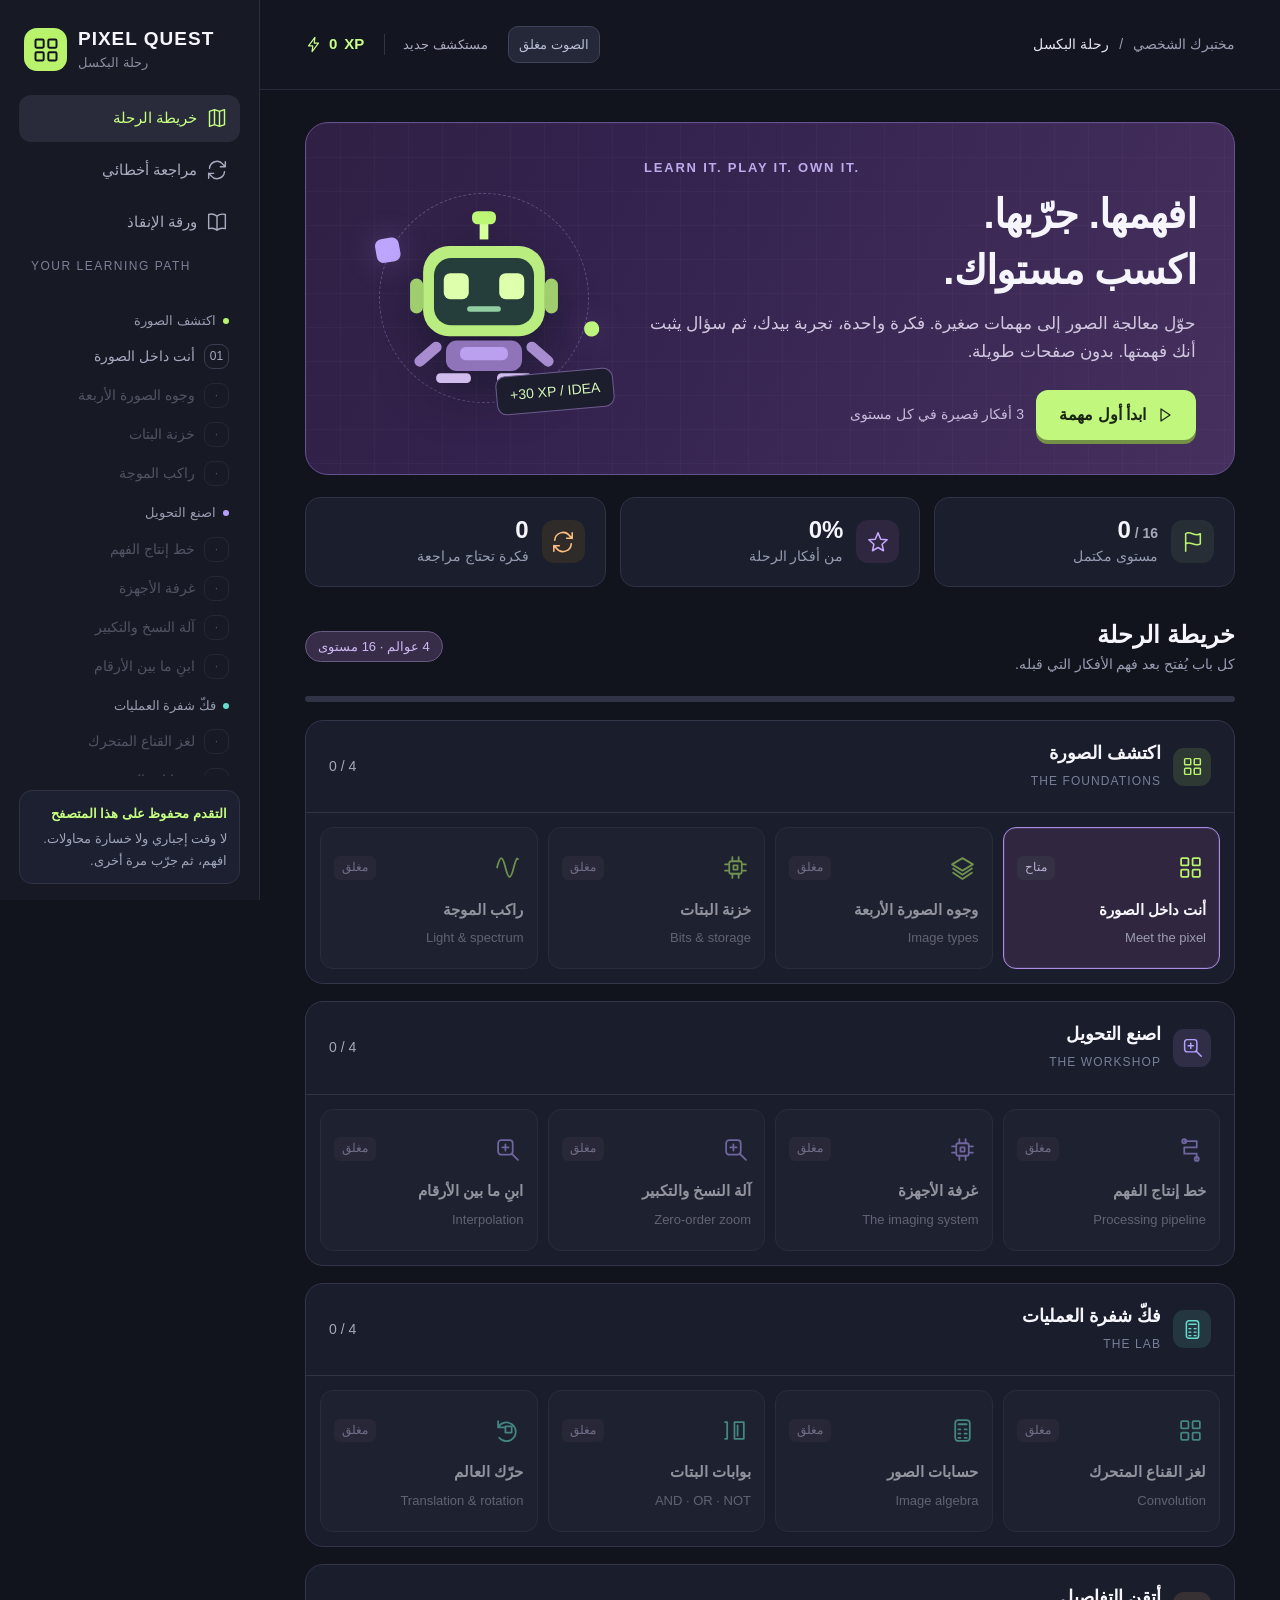
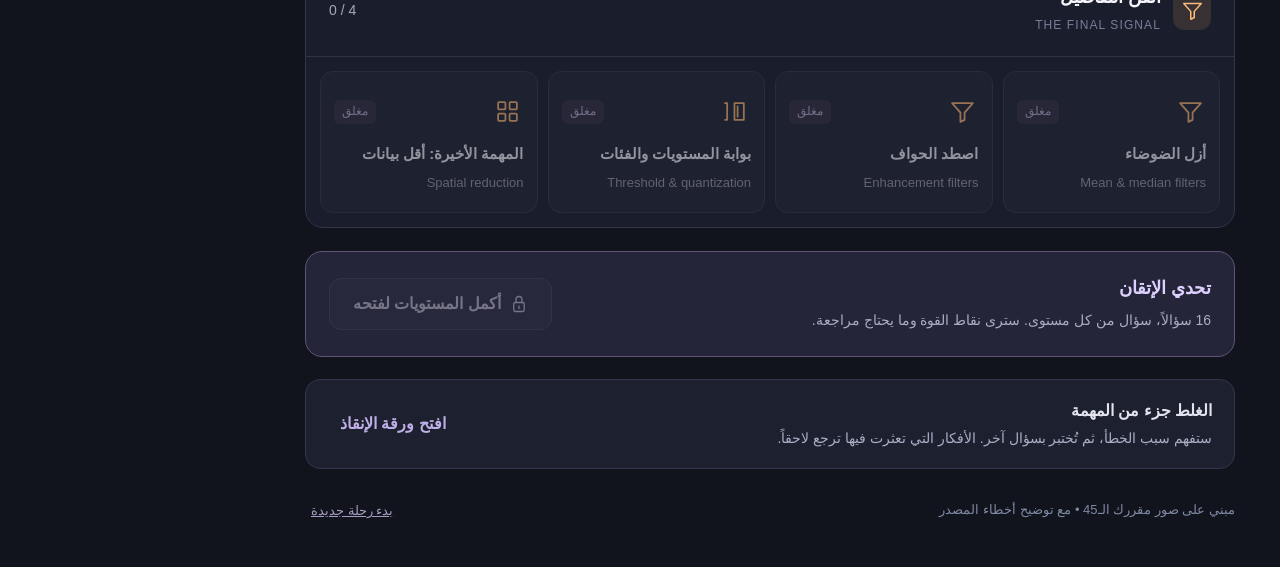
==== docs/index.html @ a7bb1eea "Publish Pixel Quest study game for GitHub Pages" ====
<!doctype html><html lang="ar" dir="rtl"><head><meta charset="utf-8"><meta name="viewport" content="width=device-width,initial-scale=1"><meta name="theme-color" content="#171925"><meta name="description" content="رحلة تفاعلية لتعلم معالجة الصور الرقمية: 16 مستوى، مختبرات صغيرة وأسئلة مع تفسيرات."><title>Pixel Quest | رحلة البكسل</title><style>@font-face{font-family:Quest;src:local('Segoe UI')}*{box-sizing:border-box}html{font-size:16px;color-scheme:dark}body{margin:0;background:#11131d;color:#f5f5fb;font-family:Quest,'Segoe UI',Tahoma,sans-serif;line-height:1.65}button,input,textarea,select{font:inherit}button,a,input{touch-action:manipulation}button{cursor:pointer}button{color:inherit}button:disabled{cursor:not-allowed}a{color:inherit}button:focus-visible,a:focus-visible,input:focus-visible,summary:focus-visible{outline:3px solid #c5ff7b;outline-offset:4px}button,input,select,textarea{border-radius:12px}button{border:0}button:not(:disabled){transition:background .16s,transform .16s,box-shadow .16s}button:not(:disabled):active{transform:translateY(1px)}button:disabled{opacity:.42}.shell{display:grid;grid-template-columns:260px minmax(0,1fr);grid-template-areas:'side main';direction:ltr;min-height:100vh}.sidebar{grid-area:side;background:#171925;border-right:1px solid #2b2d3d;position:fixed;inset:0 auto 0 0;width:260px;padding:28px 19px 16px;display:flex;flex-direction:column;direction:rtl;z-index:20}.main{grid-area:main;direction:rtl;min-width:0}.brand{display:flex;align-items:center;gap:11px;direction:ltr;padding:0 5px 24px}.brand-name{font-size:19px;letter-spacing:1px;font-weight:800;line-height:1.1}.brand-name small{display:block;color:#8b8d9f;font-size:13px;letter-spacing:0;direction:rtl;margin-top:6px;text-align:left;font-weight:400}.logo{width:43px;height:43px;background:#b9f36c;display:grid;place-items:center;border-radius:13px;color:#11131d}.logo svg{width:28px;height:28px}.side-label{font-size:12px;color:#7d8096;letter-spacing:1.5px;direction:ltr;margin:12px 12px 10px}.nav{display:grid;gap:5px}.nav button{background:transparent;color:#a8acbf;text-align:right;padding:11px 13px;display:flex;gap:10px;align-items:center;font-size:15px}.nav button.active{background:#292b3b;color:#c6ff80}.nav svg{width:20px;height:20px}.side-scroll{overflow:auto;flex:1;min-height:120px;margin:14px 0}.side-world{padding:9px 11px 6px;font-size:13px;color:#999bb0;display:flex;gap:7px;align-items:center}.side-world i{width:6px;height:6px;border-radius:50%;display:block}.side-level{width:100%;display:flex;align-items:center;gap:9px;text-align:right;background:transparent;color:#a7aac0;padding:7px 11px;font-size:14px;border-radius:9px;min-height:37px}.side-level .node{width:25px;height:25px;border:1px solid #3c3e52;border-radius:9px;display:grid;place-items:center;flex-shrink:0;font-size:12px;direction:ltr}.side-level.current{background:#2a2442;color:#e6dcff}.side-level.current .node{background:#b69aff;color:#1d1730;border-color:#b69aff}.side-level.complete .node{background:#243328;color:#c6ff80;border-color:#415c36}.side-level:disabled{opacity:.4}.side-footer{padding:12px;border:1px solid #303345;background:#1d2030;border-radius:13px;font-size:13px;color:#9da4b9}.side-footer strong{display:block;color:#c5ff80;font-weight:600;margin-bottom:4px}.topbar{height:90px;display:flex;align-items:center;justify-content:space-between;gap:20px;padding:0 45px;border-bottom:1px solid #282b3c;background:#131520}.top-context{display:flex;gap:10px;align-items:center;color:#999db1;font-size:14px}.top-context strong{font-weight:500;color:#e5e5ef}.top-stats{display:flex;align-items:center;gap:20px;direction:ltr}.xp{display:flex;align-items:center;gap:7px;font-weight:700;color:#c9ff89;font-size:15px}.rank{font-size:13px;color:#aeacc4;padding-left:18px;border-left:1px solid #333346}.round-icon{width:38px;height:38px;border:1px solid #39394e;border-radius:50%;display:grid;place-items:center;background:#202331;color:#d1d4e8}.round-icon svg{width:18px}.mobile-menu{display:none;background:#25283a;padding:6px 10px;font-size:19px}.container{max-width:1330px;margin:auto;padding:32px 45px 45px}.eyebrow{font-size:13px;letter-spacing:1.8px;direction:ltr;color:#bcabeb;font-weight:600;margin-bottom:8px}h1,h2,h3,p{margin:0}h1{font-size:clamp(30px,3.4vw,48px);line-height:1.4;letter-spacing:-.7px}h2{font-size:24px;line-height:1.5}h3{font-size:18px;line-height:1.5}.muted{color:#a5a8bb}.small{font-size:14px}.tiny{font-size:13px}.hero{position:relative;overflow:hidden;border:1px solid #66518f;border-radius:23px;min-height:290px;background:linear-gradient(115deg,#302044,#33224d 30%,#46305e);display:grid;grid-template-columns:minmax(0,1fr) 280px;align-items:center;padding:34px 38px;gap:20px}.hero:before{content:'';position:absolute;inset:0;background-image:linear-gradient(#b5a1d20a 1px,transparent 1px),linear-gradient(90deg,#b5a1d20a 1px,transparent 1px);background-size:34px 34px;pointer-events:none}.hero-content{position:relative;z-index:1}.hero h1{font-size:40px}.hero p{color:#d0c7df;font-size:17px;max-width:590px;margin:12px 0 23px}.hero-art{height:235px;position:relative;display:grid;place-items:center}.orbit{position:absolute;width:210px;height:210px;border:1px dashed #b69bd25c;border-radius:50%;transform:rotate(-25deg)}.orbit:after,.orbit:before{content:'';position:absolute;width:24px;height:24px;border-radius:7px;top:8px;left:25px;background:#bda4fc;box-shadow:0 0 30px #bba2ff44;transform:rotate(15deg)}.orbit:after{top:auto;left:auto;right:12px;bottom:23px;background:#c0f77e;width:15px;height:15px}.hero-art .pixelbot{width:174px;filter:drop-shadow(0 18px 20px #0b101a70);animation:float 5s ease-in-out infinite}.art-tag{position:absolute;bottom:5px;right:10px;transform:rotate(-5deg);background:#1c1e2e;border:1px solid #6e5b8f;padding:7px 13px;border-radius:10px;direction:ltr;color:#d6f6b8;font-size:14px}.btn{padding:12px 23px;border-radius:12px;display:inline-flex;align-items:center;justify-content:center;gap:9px;min-height:48px;font-size:16px;font-weight:650;text-decoration:none}.btn.primary{background:#c0f77c;color:#1a2514;box-shadow:0 4px 0 #739247}.btn.primary:hover{background:#d0ff99}.btn.secondary{background:#2c2e42;border:1px solid #46475e;color:#e7e4f5}.btn.secondary:hover{background:#38394f}.btn.ghost{background:transparent;color:#c5bbde;border:1px solid #554868}.btn.text{background:transparent;color:#beb0e6;padding:8px 12px;min-height:40px}.btn svg{width:18px;height:18px}.btn.small-btn{padding:8px 15px;min-height:40px;font-size:14px}.actions{display:flex;gap:12px;align-items:center;flex-wrap:wrap}.metrics{display:grid;grid-template-columns:repeat(3,1fr);gap:14px;margin:22px 0 30px}.metric{border:1px solid #303345;background:#1b1e2d;border-radius:15px;padding:18px 20px;display:flex;align-items:center;gap:13px}.metric-icon{width:43px;height:43px;background:#282e35;border-radius:12px;display:grid;place-items:center;color:#b9f36c}.metric-icon svg{width:22px;height:22px}.metric:nth-child(2) .metric-icon{background:#2f2640;color:#c5a7ff}.metric:nth-child(3) .metric-icon{background:#2e2b28;color:#ffbf84}.metric strong{font-size:24px;line-height:1.2;display:block;direction:ltr;text-align:right}.metric span{display:block;font-size:14px;color:#969db3}.section-head{display:flex;justify-content:space-between;align-items:center;gap:15px;margin:20px 0}.section-head p{font-size:14px;color:#989db1}.progressbar{height:6px;background:#303246;border-radius:20px;overflow:hidden}.progressbar>span{display:block;height:100%;background:#c0f77c;border-radius:20px;transition:width .3s}.world-card{border:1px solid #34344b;background:#1a1d2b;border-radius:18px;margin-bottom:17px;overflow:hidden}.world-header{display:flex;justify-content:space-between;align-items:center;padding:19px 23px;border-bottom:1px solid #303246}.world-header .world-index{font-size:12px;color:#777f99;direction:ltr;letter-spacing:1.1px}.world-title{display:flex;align-items:center;gap:12px}.world-badge{width:38px;height:38px;border-radius:11px;display:grid;place-items:center;background:color-mix(in srgb,var(--world) 13%,transparent);color:var(--world)}.world-badge svg{width:21px}.level-cards{display:grid;grid-template-columns:repeat(4,1fr);padding:14px;gap:10px}.level-tile{background:#222535;border:1px solid #36394d;border-radius:13px;padding:18px 13px 14px;text-align:right;position:relative;min-height:142px}.level-tile:hover:not(:disabled){background:#2b2b42;border-color:#8a70bf}.level-tile.current{border-color:#aa8de5;background:#30263f;box-shadow:inset 0 0 0 1px #aa8de522}.tile-top{display:flex;align-items:center;justify-content:space-between;margin-bottom:14px}.tile-icon{width:32px;height:32px;display:grid;place-items:center;color:var(--world)}.tile-icon svg{width:25px}.tile-state{font-size:12px;border-radius:6px;padding:2px 8px;background:#353144;color:#bcb0d6}.complete .tile-state{background:#29392b;color:#c0f77c}.level-tile strong{font-size:15px;display:block}.level-tile small{font-size:13px;color:#9c9cb2;display:block;direction:ltr;text-align:right;margin-top:5px}.level-tile:disabled{opacity:.55}.bottom-note{display:flex;align-items:center;justify-content:space-between;gap:20px;background:#1d202e;border:1px solid #34374b;border-radius:15px;padding:18px 22px;margin-top:22px;font-size:14px;color:#a8afc6}.bottom-note strong{color:#e3e4ef;display:block;font-size:16px;margin-bottom:3px}.course-tip{display:flex;align-items:flex-start;gap:10px;margin-bottom:22px;color:#a6aec3;font-size:14px}.course-tip svg{flex-shrink:0;width:20px;color:#bba5ec;margin-top:3px}.lesson-layout{display:grid;grid-template-columns:minmax(0,1fr) 270px;gap:22px;align-items:start}.mission{border:1px solid #414058;border-radius:22px;background:#1b1e2c;overflow:hidden}.mission-header{padding:23px 28px 17px;border-bottom:1px solid #343449;display:flex;align-items:center;justify-content:space-between;gap:15px}.pips{display:flex;gap:6px;direction:ltr}.pip{width:31px;height:5px;border-radius:7px;background:#444056}.pip.on{background:#bca1ff}.mission-body{padding:27px 30px}.lesson-en{direction:ltr;color:#bca5f2;font-size:14px;margin-top:6px;text-align:right}.lesson-text{font-size:19px;color:#d2d7e7;line-height:1.95;margin-top:19px}.formula{direction:ltr;unicode-bidi:isolate;background:#131724;border:1px solid #374459;border-radius:12px;text-align:center;padding:12px 15px;margin:19px 0;font-family:Consolas,'Segoe UI',monospace;font-size:16px;color:#bce9dc;overflow:auto}.example{color:#afb9cf;font-size:15px;border:1px solid #3a3e54;border-radius:12px;margin-top:20px;background:#202435}.example summary{padding:12px 16px;cursor:pointer;color:#d0cae8}.example p{padding:0 16px 16px;line-height:1.9}.mission-footer{border-top:1px solid #35384c;padding:20px 28px;display:flex;align-items:center;justify-content:space-between;gap:16px}.mission-footer .small{max-width:300px}.coach{background:#202233;border:1px solid #3a3b51;border-radius:18px;padding:22px 20px;position:sticky;top:20px}.coach .pixelbot{width:72px;margin:0 auto 15px;display:block}.coach h3{font-size:17px}.coach p{color:#aeb4cb;font-size:15px;margin-top:12px;line-height:1.8}.coach .source{font-size:13px;color:#8790aa;margin-top:16px;padding-top:14px;border-top:1px solid #3c4055}.lesson-overview{margin:16px 0 0;display:grid;gap:8px}.lesson-overview span{font-size:14px;color:#8d96b0;padding:8px;border-radius:8px}.lesson-overview .done{color:#c6f38e}.lesson-overview .now{background:#322b46;color:#d6c6ff}.lesson-progress{display:flex;align-items:center;justify-content:space-between;margin-bottom:23px}.back{background:transparent;color:#b4b8ce;font-size:15px;padding:7px 0}.lab{margin-top:20px;padding:19px;background:#151925;border:1px solid #364455;border-radius:15px}.lab-title{display:flex;justify-content:space-between;align-items:center;margin-bottom:14px;font-size:14px;color:#a9e6cc}.lab-title span:last-child{color:#838fa7;font-size:13px}.lab-row{display:flex;align-items:center;justify-content:center;gap:16px;flex-wrap:wrap}.lab-control{display:flex;align-items:center;gap:10px;flex-wrap:wrap;justify-content:center;margin:12px 0}.lab-control label{color:#bac4d7;font-size:14px}.lab-control button,.seg button{background:#292d41;color:#b8c2d9;padding:7px 12px;font-size:14px;border:1px solid #3e455e;border-radius:8px;min-height:37px}.lab-control button.selected,.seg button.selected{background:#b39be4;color:#201a30;border-color:#b39be4}.lab input[type=range]{accent-color:#b9f36c;width:min(240px,100%)}.lab input[type=number]{width:76px;background:#252c3e;border:1px solid #4c5672;color:white;text-align:center;padding:6px;font-size:15px;direction:ltr}.lab-output{background:#222c33;border:1px solid #3a5348;border-radius:10px;padding:10px 13px;color:#ccf3aa;text-align:center;margin-top:12px;font-size:15px}.matrix{display:grid;gap:3px;direction:ltr;margin:8px auto;max-width:max-content}.cell{min-width:28px;min-height:28px;padding:4px 6px;display:grid;place-items:center;background:#293044;color:#d8deeb;font-family:Consolas,monospace;font-size:14px;border-radius:5px;border:1px solid transparent;line-height:1.3}.cell.picked{border-color:#c8ff87;color:#d7ffb2;background:#33433a}.cell.hot{background:#4b3c67;border-color:#9e81d7;color:#f3eaff}.cell.mini{font-size:12px;min-width:24px;min-height:24px;padding:3px}.cell.clickable{cursor:pointer}.pixel-grid .cell{width:38px;height:38px;color:transparent;padding:0;border:2px solid transparent}.pixel-grid .cell.picked{border-color:#c0ff76;box-shadow:0 0 0 2px #152018}.bit-row{display:flex;direction:ltr;gap:4px;justify-content:center;margin:7px 0;align-items:center}.bit{width:31px;height:35px;display:grid;place-items:center;background:#30324c;border:1px solid #51516d;border-radius:7px;font-family:Consolas,monospace;font-size:17px;color:#ccc3e9}.bit.one{background:#334737;color:#c6ff8b;border-color:#608047}.bit-label{color:#959eb3;width:25px;font-size:13px;direction:ltr}.lab svg.wave{width:100%;height:110px;background:#131722;border-radius:8px}.wave-color{height:9px;border-radius:8px;background:linear-gradient(90deg,#8237e9,#184ae0,#1bd871,#ffec36,#ff8e22,#f12929);direction:ltr;margin:12px 0}.system-buttons{display:flex;flex-wrap:wrap;justify-content:center;gap:6px}.system-buttons button{padding:7px 12px;border:1px solid #434960;background:#2b3046;color:#cbd0e3;font-size:13px;border-radius:8px;min-height:38px}.system-buttons button.selected{border-color:#b69be8;background:#493963}.type-art{display:flex;gap:5px;align-items:center;justify-content:center;min-height:75px}.mini-layer{width:48px;height:66px;border-radius:6px;display:grid;place-items:center;font-size:14px;box-shadow:4px 5px 0 #0d111c44}.lab-hint{font-size:14px;color:#929eb4;text-align:center;margin:10px 0 0}.quiz-top{display:flex;align-items:center;gap:10px;color:#b6a1e8;font-size:14px;margin-bottom:15px}.quiz-question{font-size:24px;font-weight:650;line-height:1.65;margin-bottom:23px}.choices{display:grid;gap:11px}.choice{display:flex;align-items:center;gap:14px;padding:16px 18px;background:#242839;border:1px solid #41465d;text-align:right;min-height:65px;font-size:17px;border-radius:12px;opacity:1!important}.choice:hover:not(:disabled){background:#30344a;border-color:#a186cf}.choice .choice-letter{display:grid;place-items:center;flex-shrink:0;width:29px;height:29px;border:1px solid #5a5d74;border-radius:8px;font-size:14px;direction:ltr;color:#bcb7d0}.choice.correct{background:#263a2f;border-color:#9bd169}.choice.wrong{background:#442c36;border-color:#da8296}.choice.correct .choice-letter{background:#a6df74;color:#1d311c;border-color:#a6df74}.choice.wrong .choice-letter{background:#db8b9c;color:#3c1c27;border-color:#db8b9c}.answer-box{display:flex;align-items:center;gap:14px;flex-wrap:wrap}.answer-box input{background:#101622;border:2px solid #606483;color:#eff6fc;padding:15px 18px;direction:ltr;max-width:220px;width:100%;font-family:Consolas,monospace;font-size:25px}.answer-box .unit{color:#959fb6;font-size:15px;direction:ltr}.feedback{margin-top:22px;padding:20px;border-radius:14px;background:#27372e;border:1px solid #638746}.feedback.bad{background:#352b37;border-color:#795063}.feedback h3{color:#c5f79a;margin-bottom:7px}.feedback.bad h3{color:#f0afbd}.feedback p{color:#c3cbdc;font-size:16px;line-height:1.9}.feedback .actions{margin-top:18px}.hint-box{font-size:15px;color:#c8bfdc;background:#29263c;padding:12px 16px;border-radius:10px;margin-top:15px}.hint-trigger{background:transparent;border:0;color:#b1a3d1;padding:12px 0;font-size:14px}.order-bank,.order-answer{display:flex;gap:8px;flex-wrap:wrap;margin:14px 0}.order-answer{padding:14px;border:1px dashed #69627f;min-height:65px;border-radius:12px;align-items:center;background:#161a27}.order-chip{background:#39324d;color:#dfd4f9;padding:10px 14px;border:1px solid #65547e;border-radius:9px;font-size:16px}.order-chip em{font-style:normal;margin-left:8px;color:#bff17d;direction:ltr;display:inline-block}.order-bank .order-chip{background:#272b3e;border-color:#464b64}.summary{background:linear-gradient(155deg,#2e2544,#1c2530);border:1px solid #786295;border-radius:24px;padding:35px;max-width:800px;margin:0 auto;text-align:center}.success-ring{width:100px;height:100px;display:grid;place-items:center;background:#344733;border:1px solid #9bce6e;border-radius:30px;color:#c8ff8f;margin:5px auto 22px;transform:rotate(-6deg)}.success-ring svg{width:50px;transform:rotate(6deg)}.summary .recap{font-size:19px;color:#d4d5e6;line-height:1.9;margin:20px 0;text-align:right}.summary .actions{justify-content:center;margin-top:23px}.summary textarea{width:100%;min-height:80px;padding:13px;background:#151a28;border:1px solid #5b5772;color:#e8e4f5;font-size:16px;resize:vertical}.summary .reflection{text-align:right;margin:24px 0 15px}.summary label{display:block;font-size:15px;color:#c1bed5;margin-bottom:8px}.summary .pill{display:inline-block;padding:5px 15px;border-radius:20px;background:#3c3b2e;color:#e4e9a7;font-size:14px;margin:12px 0}.summary details{font-size:15px;color:#b6b5d0;text-align:right}.summary details p{margin-top:10px;color:#d3e4c0}.review-card{display:flex;align-items:center;justify-content:space-between;gap:18px;padding:19px 22px;background:#1e2232;border:1px solid #383e55;border-radius:15px;margin-bottom:12px}.review-card h3{font-size:18px}.review-card p{font-size:14px;color:#9aa5be;margin-top:5px}.empty{padding:48px 24px;background:#1c2130;border:1px solid #384458;border-radius:20px;text-align:center;margin-top:24px}.empty svg{width:58px;height:58px;color:#b4ed7c;margin-bottom:15px}.empty p{color:#9da8bf;margin:13px auto;max-width:520px}.rescue{background:#1c2130;border:1px solid #3c4056;border-radius:16px;margin-bottom:12px;padding:0 22px}.rescue summary{padding:18px 0;cursor:pointer;color:#e1ddf3;font-size:17px;font-weight:600}.rescue-content{padding:0 0 20px}.rescue .lesson-text{font-size:16px;margin-top:10px}.rescue h3{color:#c4acf5;margin:16px 0 6px;font-size:17px}.rescue .formula{font-size:14px;margin:10px 0}.rescue-search{background:#1d2435;border:1px solid #4b536d;color:#e7edfa;padding:13px 16px;width:100%;font-size:16px;margin:18px 0 23px}.exam-banner{background:#242538;border:1px solid #605478;padding:23px;border-radius:17px;margin-top:23px;display:flex;align-items:center;justify-content:space-between;gap:20px}.exam-banner h3{color:#ddd0ff}.exam-banner p{color:#a9acc5;font-size:14px;margin-top:7px}.exam-progress{display:flex;gap:5px;margin-bottom:20px;direction:ltr}.exam-progress i{height:5px;flex:1;background:#414357;border-radius:4px}.exam-progress i.pass{background:#b5eb75}.exam-progress i.fail{background:#d98d9c}.certificate{direction:ltr;font-family:Consolas,monospace;font-size:52px;color:#c6ff89;margin:10px 0}.storage-warning{padding:10px 18px;background:#4a3327;color:#f2cda8;font-size:14px;border-bottom:1px solid #7d5b3e}.toast{position:fixed;bottom:24px;left:50%;transform:translateX(-50%);background:#d2f79b;color:#1e301a;padding:12px 23px;border-radius:14px;z-index:80;box-shadow:0 8px 30px #0006;font-size:15px;animation:pop .2s ease-out}.confetti{position:fixed;inset:0;pointer-events:none;z-index:60;overflow:hidden}.confetti i{position:absolute;width:8px;height:15px;top:-30px;animation:fall 1.6s ease-in forwards}.modal-backdrop{position:fixed;inset:0;display:grid;place-items:center;background:#090c17d9;z-index:100;padding:20px}.modal{width:min(100%,520px);background:#22263a;border:1px solid #60577b;border-radius:20px;padding:25px}.modal p{margin:15px 0 22px;color:#c0c4d9}.footer-links{margin-top:30px;display:flex;justify-content:space-between;gap:20px;font-size:13px;color:#7f8aa4}.footer-links button{font-size:13px;background:none;color:#a59abf;text-decoration:underline}.kbd{font-size:13px;color:#909cb4;margin-top:15px}.sr-only{position:absolute;width:1px;height:1px;padding:0;margin:-1px;overflow:hidden;clip:rect(0,0,0,0);white-space:nowrap;border:0}bdi{unicode-bidi:isolate}.mode-tag{border:1px solid #685a80;background:#382d49;color:#cfb8f4;border-radius:20px;padding:4px 12px;font-size:13px;white-space:nowrap}.lab-math{direction:ltr;unicode-bidi:isolate;text-align:center;font-size:13px;line-height:1.8;color:#c4cce0;font-family:Consolas,monospace;margin:9px 0}.lab small{font-size:13px}.mini-caption{font-size:13px;text-align:center;color:#9da8bf}.top-sound{background:#252838;color:#b9bfd6;border:1px solid #3f435b;border-radius:10px;padding:7px 10px;font-size:13px}.type-tag{font-size:14px;color:#bdc2d5;text-align:center;margin-top:10px}.warning-note{background:#302a25;border:1px solid #6a513d;border-radius:11px;padding:13px 16px;color:#e0c1a3;font-size:14px;margin:18px 0}.screen-enter{animation:screen-in .22s ease-out}.inline-links{display:flex;gap:15px;flex-wrap:wrap;margin-top:20px}.inline-links a{color:#bda9ea;font-size:14px;text-decoration:underline}.wave-shell{direction:ltr}.exam-score-items{display:grid;grid-template-columns:1fr 1fr;gap:10px;margin:20px 0}.exam-score-items div{background:#1a2030;border:1px solid #42435c;border-radius:12px;padding:15px}.exam-score-items strong{display:block;color:#c7ff87;font-size:24px}.exam-score-items span{color:#b3bad0;font-size:14px}
@keyframes float{50%{transform:translateY(-8px)}}@keyframes pop{from{opacity:0;transform:translate(-50%,10px)}}@keyframes fall{to{transform:translateY(110vh) rotate(560deg)}}@keyframes screen-in{from{opacity:.1;transform:translateY(8px)}}
@media(min-width:1600px){.container{padding-top:45px}.hero{min-height:330px}.hero h1{font-size:46px}.lesson-layout{grid-template-columns:minmax(0,1fr) 300px}}
@media(max-width:1200px){.shell{grid-template-columns:220px minmax(0,1fr)}.sidebar{width:220px;padding:23px 13px}.container{padding:27px}.topbar{padding:0 27px}.lesson-layout{grid-template-columns:minmax(0,1fr)}.coach{position:static;display:none}.hero{grid-template-columns:minmax(0,1fr) 200px;padding:28px}.hero h1{font-size:35px}.hero-art{transform:scale(.83)}.level-cards{grid-template-columns:repeat(2,1fr)}.metric{padding:15px 12px}.metric span{font-size:13px}}
@media(max-width:760px){.shell{display:block}.sidebar{transform:translateX(-100%);transition:transform .2s;width:260px;box-shadow:20px 0 80px #000a}.sidebar.open{transform:translateX(0)}.mobile-menu{display:block}.topbar{height:72px;padding:0 18px;gap:10px}.top-context{gap:8px;font-size:13px}.top-context .desktop-context{display:none}.top-stats{gap:12px}.rank{display:none}.top-sound{padding:6px 9px;font-size:12px}.container{padding:22px 17px 35px}.hero{grid-template-columns:1fr;padding:26px 24px;min-height:270px}.hero h1{font-size:34px;position:relative;max-width:350px}.hero p{font-size:16px;max-width:95%}.hero-art{display:none}.hero .eyebrow{font-size:12px}.metrics{gap:7px;margin:15px 0 25px}.metric{padding:13px 9px;gap:7px;flex-direction:column;align-items:flex-start;position:relative}.metric-icon{width:30px;height:30px;border-radius:8px}.metric-icon svg{width:17px}.metric strong{font-size:23px}.metric span{font-size:12px}.section-head{align-items:flex-start}.section-head h2{font-size:21px}.section-head p{font-size:13px}.world-header{padding:16px}.world-header h3{font-size:17px}.level-cards{padding:10px;gap:8px}.level-tile{padding:14px 12px;min-height:140px}.level-tile strong{font-size:15px}.world-header .world-index{font-size:11px}.bottom-note,.exam-banner{align-items:flex-start;flex-direction:column;gap:15px;padding:18px}.mission-header{padding:17px 20px}.mission-body{padding:22px 20px}.mission-body h2{font-size:25px}.lesson-text{font-size:18px;line-height:1.9}.mission-footer{padding:18px 20px;flex-direction:column;align-items:stretch}.mission-footer .btn{width:100%}.formula{font-size:14px;padding:11px 8px}.lab{padding:14px;margin-top:16px}.lab-title{font-size:13px;gap:5px}.lab-title span:last-child{font-size:12px}.quiz-question{font-size:22px}.choice{font-size:16px;padding:14px}.summary{padding:25px 20px}.summary h1{font-size:31px}.summary .recap{font-size:18px}.review-card{align-items:flex-start;flex-direction:column}.lab-row{gap:8px}.cell{font-size:13px;min-width:25px;min-height:26px;padding:4px}.cell.mini{min-width:21px;min-height:22px;font-size:11px}.lab-convolve .matrix{gap:2px}.lab-convolve .lab-row{gap:12px}.bit{width:25px;height:31px;font-size:15px}.bit-row{gap:3px}.bit-label{width:17px}.footer-links{flex-direction:column;gap:10px}.lesson-progress .small{font-size:13px}.btn{padding:12px 18px}.coach{display:none}}
@media(prefers-reduced-motion:reduce){*,*:before,*:after{animation:none!important;transition:none!important;scroll-behavior:auto!important}}
.xp svg{width:17px;height:17px}.quiz-top svg{width:21px;height:21px}.lab-title svg{width:16px;height:16px;vertical-align:middle;margin-left:5px}
</style></head><body><div id="app"></div><noscript><p style="padding:30px">فعّل JavaScript لتشغيل المختبر والأسئلة.</p></noscript><script>/* Course content derived from the 45 supplied photographs and the corrected study guide. */
const mc=(prompt,options,answer,why)=>({type:'mc',prompt,options,answer,why});
const num=(prompt,answer,unit,why,tolerance=0)=>({type:'number',prompt,answer,unit,why,tolerance});
const order=(prompt,items,answer,why)=>({type:'order',prompt,items,answer,why});
const C=(id,title,en,text,formula,example,questions)=>({id,title,en,text,formula,example,questions});
const LEVELS=[
{title:'أنت داخل الصورة',en:'Meet the pixel',icon:'grid',world:0,source:'S07-S09',lab:'pixels',recap:'البكسل له موقع وقيمة. أخذ العينات يحدد المواقع، والتكميم يحدد القيم.',steps:[
C('pixel','الصورة شبكة أرقام','Pixel & Matrix','كل مربع صغير هو بكسل. موقعه صف وعمود، وقيمته تعبّر عن شدته. اضغط على مربع في المختبر لترى الفرق بين الموقع والقيمة.','I(r,c) = intensity','قد يكون الموقع (1,2) وقيمته 200. الرقم 200 ليس رقم الصف أو العمود.',[mc('ما أصغر وحدة في الصورة الرقمية؟',['البكسل Pixel','الملف File','الحزمة Band'],0,'البكسل عنصر واحد في شبكة الصورة؛ الحزمة تضم شبكة كاملة.'),mc('في I(2,3)=180، ماذا يعني 180؟',['قيمة البكسل','عدد الأعمدة','رقم الصف'],0,'(2,3) هو الموقع؛ 180 هي الشدة في ذلك الموقع.')]),
C('matrix','احسب المربعات','Rows × Columns','عدد البكسلات يساوي عدد الصفوف مضروباً في عدد الأعمدة. اكتب دائماً: صفوف × أعمدة، ولا تعتمد على شكل المستطيل فقط.','pixels = R × C','مصفوفة من 3 صفوف و4 أعمدة تحتوي 12 بكسلاً.',[num('شبكة من 3 صفوف و4 أعمدة. كم بكسلاً؟',12,'بكسل','3×4=12. الصف والعمود يحددان المواقع.'),num('شبكة من 5 صفوف و6 أعمدة. كم بكسلاً؟',30,'بكسل','5×6=30.')]),
C('sampling','أين؟ أم كم شدة؟','Sampling vs Quantization','Sampling يحدد أين نأخذ القياسات على شبكة الصورة. Quantization يحدد القيم المسموح بها للشدة. عدد المواقع وعمق القيمة شيئان مختلفان.','Sampling → positions | Quantization → levels','شبكة 4×4 تعني 16 موقعاً. عمق 8 بت يتيح 256 شدة لكل موقع.',[mc('تقليل القيم المسموحة من 256 إلى 16 مستوى يتعلق بماذا؟',['Quantization','Sampling','Rotation'],0,'تغير مجال الشدة، لا مواقع الشبكة.'),mc('تحديد شبكة الصفوف والأعمدة هو…',['Sampling','NOT','Classification'],0,'أخذ العينات مكانياً يحدد مواقع البكسلات.')])]},
{title:'وجوه الصورة الأربعة',en:'Image types',icon:'layers',world:0,source:'S06، S10-S11',lab:'types',recap:'الثنائية مستويان، الرمادية حزمة واحدة، RGB ثلاث حزم، ومتعددة الأطياف قد ترى خارج المرئي.',steps:[
C('binary','أسود أو أبيض فقط','Binary image','الصورة الثنائية لها قيمتان فقط: 0 و1، وتمثيلها المحزّم يحتاج 1 بت لكل بكسل. هذا لا يعني أن الصورة كلها مكونة من بكسلين.','1 bit → 2 levels','قد تحتوي الصورة مليون بكسل، لكن قيمة كل منها 0 أو1 فقط.',[mc('ما قيم الصورة الثنائية؟',['0 و1','من0 إلى255','RGB'],0,'ثنائية تعني وجود مستويين ممكنين للشدة.'),num('كم بتاً لكل بكسل في تمثيل ثنائي محزّم؟',1,'bit','بت واحد له حالتان:0 أو1.')]),
C('gray','بين الأسود والأبيض','Gray-scale image','الرمادية حزمة واحدة من شدات مختلفة. عند عمق 8 بت توجد 256 قيمة محتملة: 0 أسود، 255 أبيض، وبينهما تدرجات.','8 bits → 256 levels: 0…255','القيمة 127 درجة وسطية تقريباً؛ ليست أبيض كاملاً.',[num('ما أكبر قيمة رمادية غير موقّعة بعمق8 بت؟',255,'','256 مستوى تبدأ من0، لذلك آخرها255.'),mc('الصورة الرمادية المعتادة ذات8 بت تحتوي…',['حزمة واحدة و256 مستوى','256 حزمة','3 حزم RGB'],0,'عدد الحزم مختلف عن عدد مستويات الشدة.')]),
C('bands','قنوات أكثر، معلومات أكثر','RGB & Multispectral','RGB ثلاث حزم: أحمر وأخضر وأزرق. عند8 بت لكل حزمة يكون المجموع24 بت للبكسل. متعددة الأطياف تحتوي حزمًا أخرى، قد تكون خارج المرئي؛ ربطها بألوان العرض ينتج تركيباً لونياً.','RGB: 3 × 8 = 24 bits/pixel','في اللون الزائف قد نعرض حزمة تحت الحمراء باللون الأحمر. ورد النوع الرابع باسم Multi spatial في المصدر، لكن شرحه طيفي.',[num('RGB بثلاث قنوات، كل قناة8 بت. كم بتاً للبكسل؟',24,'bits','3×8=24.'),mc('عرض حزمة تحت الحمراء داخل القناة الحمراء مثال على…',['تركيب لوني زائف','صورة ثنائية','حذف بكسلات'],0,'نربط حزمة طيفية بلون عرض اختير لتمييز المعلومات.')])]},
{title:'خزنة البتات',en:'Bits & storage',icon:'chip',world:0,source:'S09، S14',lab:'storage',recap:'المستويات=2^b. التخزين=صفوف×أعمدة×بتات×حزم. البايت=8 بت.',steps:[
C('levels','كل بت يضاعف الاحتمالات','Gray levels','إذا كان عمق الشدة b بت، فعدد المستويات الممكنة 2 مرفوعة للأس b. القيم تبدأ من0 وتنتهي عند 2^b−1.','L = 2^b','3 بت →8 مستويات. 6 بت →64 مستوى، لا6 مستويات.',[num('عدد المستويات عند6 بت؟',64,'مستوى','2^6=64.'),num('عدد المستويات عند3 بت؟',8,'مستويات','2^3=8.')]),
C('bits','احسب البيانات الخام','Raw data size','اضرب عدد البكسلات في البتات لكل حزمة، ثم عدد الحزم. هذا حجم بيانات خام دون ضغط أو ترويسة. لا تستبدل6 بت بـ8 تلقائياً.','B(bits) = R × C × b × k','128×128، حزمة واحدة،6 بت: 98,304 بت. الصيغة العلمية لا تصغّر البيانات.',[num('صورة8×8، حزمة واحدة و6 بت. حجمها بالبت؟',384,'bits','8×8×6=384.'),num('صورة4×4 RGB، كل حزمة8 بت. كم بتاً؟',384,'bits','4×4×8×3=384.')]),
C('bytes','غيّر الوحدة، لا البيانات','Bits → Bytes → MiB','البايت8 بت. اقسم على8 لتحويل البتات إلى بايت. MiB تساوي 2^20 بايت، بينما MB العشرية تساوي مليون بايت.','bytes = bits/8 | MiB = bytes/1,048,576','512×512×8 بت =262,144 بايت =0.25 MiB. RGB بالحجم نفسه=0.75 MiB.',[num('384 بت تساوي كم بايتاً؟',48,'bytes','384÷8=48.'),num('صورة512×512،8 بت وحزمة واحدة. كم MiB؟',0.25,'MiB','كل بكسل بايت؛262,144÷1,048,576=0.25.',0.00001)])]},
{title:'راكب الموجة',en:'Light & spectrum',icon:'wave',world:0,source:'S01-S05؛ تصحيح الحد الأدنى للميكروي موثق في الدليل',lab:'spectrum',recap:'الطول الموجي والتردد عكسيان. المرئي400-700nm. فرّق بين IR المنعكس والحراري.',steps:[
C('wave','موجة أطول، تردد أقل','Wavelength & Frequency','λ المسافة بين قمتين. ν عدد الدورات في الثانية. عند ثبات سرعة الضوء: لو زاد أحدهما انخفض الآخر. حرك شريط الطول الموجي وشاهد الموجة.','c = λν | c ≈ 3×10^8 m/s','1 μm=10^-6m، و1nm=10^-9m، و1cm=10^-2m. إذا تضاعف λ انخفض ν للنصف.',[mc('إذا تضاعف الطول الموجي، فالتردد…',['يصبح نصفه','يتضاعف','لا يتغير'],0,'حاصل ضربهما ثابت: c=λν.'),num('إذا صار الطول الموجي4 أمثال قيمته، نقسم التردد على…',4,'','يتناسب التردد عكسياً مع الطول الموجي.')]),
C('spectrum','ترتيب الطيف','Electromagnetic spectrum','باتجاه زيادة الطول الموجي: غاما، سينية، فوق بنفسجي، مرئي، تحت أحمر، ميكروي، راديو. المرئي تقريباً400-700nm: البنفسجي أقصر والأحمر أطول.','UV < Visible < IR (wavelength)','ألوان المذكرة بالنانو متر: بنفسجي400-446، أزرق446-500، أخضر500-578، أصفر578-592، برتقالي592-620، أحمر620-700. RGB ألوان ضوئية أساسية.',[order('رتب من الأقصر إلى الأطول موجياً.',['تحت الأحمر','فوق البنفسجي','المرئي'],[1,2,0],'فوق بنفسجي ثم مرئي ثم تحت أحمر.'),mc('أي لون مرئي أطول موجياً؟',['الأحمر','البنفسجي','الأزرق'],0,'الأحمر يقع قرب700nm، والبنفسجي قرب400nm.')]),
C('ir','انعكاس أم انبعاث؟','Infrared & Atmosphere','في المذكرة: IR المنعكس0.7-3μm، والحراري3-100μm. الشمس مصدر مهم؛ الإشعاع يتأثر بالتشتت والامتصاص أثناء مروره بالغلاف الجوي.','Reflected IR ≠ Thermal IR','الميكروي تقريباً1mm-1m؛ ورد في الصورة1μm بالخطأ. الحراري منبعث من الأجسام، والمنعكس إشعاع انعكس عنها. المنشور يفصل الضوء الأبيض.',[mc('الإشعاع المنبعث من جسم بسبب حرارته يخص…',['تحت الأحمر الحراري','RGB فقط','الضوء المنعكس فقط'],0,'الحراري يتعلق بانبعاث الجسم، لا مجرد انعكاس ضوء الشمس.'),mc('ما التفاعلان المذكوران عند عبور الغلاف الجوي؟',['التشتت والامتصاص','التصنيف والتدوير','AND وOR'],0,'تغير الجزيئات والغازات مسار بعض الإشعاع أو تمتصه.')])]},
{title:'خط إنتاج الفهم',en:'Processing pipeline',icon:'route',world:1,source:'S07-S08، S12، S16',lab:'pipeline',recap:'التقاط ثم تهيئة ثم تقطيع ثم صفات ثم تصنيف ثم فهم. التحسين والاستعادة والضغط ليست الشيء نفسه.',steps:[
C('pipeline','من الالتقاط إلى الفهم','Six stages','سلسلة المذكرة: Acquisition، Preprocessing، Segmentation، Feature extraction، Classification، Understanding. كل مرحلة تجيب سؤالاً مختلفاً.','Capture → Clean → Separate → Describe → Classify → Understand','صورة جسم: نلتقطها، نزيل الضوضاء، نفصل الجسم، نقيس صفاته، نصنفه، ثم نفسر النتيجة.',[order('رتب هذه المراحل الثلاث.',['استخلاص الصفات','التهيئة الأولية','التقاط الصورة'],[2,1,0],'التقاط الصورة قبل تهيئتها، ثم يمكن استخلاص صفاتها.'),order('ماذا يأتي أولاً ثم ثانياً ثم ثالثاً؟',['التصنيف','التقطيع','استخلاص الصفات'],[1,2,0],'نحدد الجسم، نستخلص صفاته، ثم نسند له فئة.')]),
C('segment','حدد الجسم ثم سمّه','Segmentation vs Classification','التقطيع يحدد المنطقة أو يفصل الجسم عن الخلفية. استخلاص الصفات يقيس ما يصفه. التصنيف يقرر الفئة. الرؤية بالحاسوب تستهدف فهماً أعلى لمعنى الصورة.','Separate ≠ Describe ≠ Classify','تحديد حدود ورقة نبات=تقطيع؛ قياس شكلها=صفة؛ تحديد نوع النبات=تصنيف.',[mc('فصل ورقة النبات عن الخلفية هو…',['Segmentation','Classification','Compression'],0,'أنت تحدد منطقة، لا اسم فئتها.'),mc('إسناد الورقة إلى نوع نبات اعتماداً على صفاتها هو…',['Classification','Sampling','Rotation'],0,'التصنيف يربط الصفات بفئة.')]),
C('fields','اختر هدف العملية','Restoration / Enhancement / Compression','الاستعادة تعالج تدهور الصورة. التحسين يبرز معلومة أو مظهراً مرغوباً. الضغط يقلل حجم التمثيل. نموذج التحليل الآخر في المصدر: تهيئة، تقليل بيانات، تحليل خصائص.','Preprocessing → Data reduction → Feature analysis','إبراز الحواف=تحسين؛ تقليل حجم الملف=ضغط. مجالات المعالجة المكانية والترددية ليست مراحل إلزامية متعاقبة.',[mc('إبراز تفاصيل الصورة لتسهيل رؤيتها هو…',['Enhancement','Compression','Classification'],0,'الهدف تحسين ظهور معلومة، لا مجرد خفض حجم الملف.'),mc('تقليل حجم تمثيل الملف هو…',['Compression','Rotation','Acquisition'],0,'الضغط يعالج حجم التمثيل؛ بعض طرقه تحافظ على البيانات وبعضها تفقد معلومات.')])]},
{title:'غرفة الأجهزة',en:'The imaging system',icon:'chip',world:1,source:'S12-S15',lab:'system',recap:'المرقّم يحول إلى أرقام، المعالج يحسب، ذاكرة الإطار تخزن، والعرض يُظهر.',steps:[
C('digitizer','بوابة الأرقام','Digitizer','المرقّم يحول الإدخال إلى تمثيل رقمي. أمثلة المصدر: مقاييس كثافة ضوئية، ماسحات، كاميرات ومصفوفات حساسة للضوء. الكاميرا والماسح مصدران؛ Photoshop مثال أداة معالجة.','Input → Digitizer → Digital image','الإشارة التناظرية مستمرة؛ الرقمنة تتضمن أخذ عينات وتكميم القيم.',[mc('من يحول الإدخال إلى تمثيل رقمي؟',['Digitizer','Display','Hard copy'],0,'المرقّم مسؤول عن التحويل إلى بيانات رقمية.'),mc('أي جهاز يعد مصدر إدخال للصورة؟',['الماسح Scanner','الطابعة','الشاشة'],0,'الماسح يلتقط بيانات من أصل موجود؛ الطابعة تخرج نسخة.')]),
C('system','كل وحدة لها وظيفة','Processor / Memory / Display','المعالج ينفذ عمليات حسابية ومنطقية؛ قد يستخدم ALU ومعالجة متوازية. الحاسوب يدير النظام. ذاكرة الإطار تحفظ صورة كاملة، والعرض يُظهرها، والطابعة تعطي نسخة مادية.','Compute ≠ Store ≠ Display','يضم النظام أيضاً وحدة تحكم للمستخدم وتخزيناً كبيراً. الحواسيب رقمية أو تناظرية أو هجينة وفق التمثيل.',[mc('ما وظيفة Frame memory؟',['تخزين إطار رقمي كامل','تغيير الطول الموجي','طباعة ورقة'],0,'ذاكرة الإطار مخزن للصورة الرقمية.'),mc('أي وحدة تجري العمليات الحسابية والمنطقية؟',['معالج الصورة','النسخة المطبوعة','القناع الورقي'],0,'هذه وظيفة المعالج ووحدة الحساب والمنطق.')]),
C('frame','التقط إطاراً واحفظه','Frame grabber & Storage','المثال التاريخي بالمذكرة يستخدم إطاراً كل1/30ثانية، أي30 إطاراً/ثانية. وسائط الخزن المذكورة: أقراص مغناطيسية، أشرطة، وأقراص بصرية. لا تحفظ سعات الأجهزة القديمة كقوانين عامة.','1 frame / (1/30 second) = 30 fps','يورد النص700MB ونحو2800 صورة، وكثافة شريط6400بايت/إنش، وأقراصاً بصرية4GB. شاشاتCRT مثال قديم لتقنية العرض.',[num('إطار كل1/30ثانية يعني كم إطاراً في الثانية؟',30,'fps','في الثانية30 فترة، طول كل منها1/30ثانية.'),mc('قرص بصري وشريط مغناطيسي مثالان على…',['وسائط تخزين','مرشحات حواف','قنوات RGB'],0,'دورهما حفظ البيانات، لا معالجتها بصرياً.')])]},
{title:'آلة النسخ والتكبير',en:'Zero-order zoom',icon:'zoom',world:1,source:'S17، S24',lab:'zoom',recap:'التكرار يزيد المواقع ويكرر القيم. تكبير الاتجاهين بمعاملK يجعل عدد البكسلاتK² أمثاله.',steps:[
C('zero','كرر القيمة نفسها','Zero-Order Hold','نكرر كل بكسل دون اختراع قيمة وسطية. في اتجاه الأعمدة يزيد العرض، وعند تكرار الصفوف يزيد الارتفاع. لاحظ شكل الحدود المتدرج.','[8,4] → [8,8,4,4]','المصدر يعرض أيضاً إدراج أصفار ثم قناع2×2 كله1 لتكرار القيم. الناتج يعتمد على تثبيت القناع والحواف؛ ليس هذا متوسطاً خطياً.',[mc('تكرار [8,4] مرتين يعطي…',['[8,8,4,4]','[8,6,4]','[16,8]'],0,'التكرار يحفظ القيمة وينسخها في مواقع جديدة.'),mc('هل التكرار ينتج قياسات جديدة للمشهد؟',['لا، يكرر البيانات','نعم دائماً','يحول الصورة إلىRGB'],0,'قد يزيد الحجم المخزن، لكنه لا يستعيد تفاصيل لم تُقَس.')]),
C('zoomdims','احسب الأبعاد أولاً','Zoom dimensions','إذا كررنا كل بكسل K مرات عبر المحورين، يصبح عدد الصفوف KR والأعمدة KC. تكرار اتجاه واحد لا يضاعف الاتجاه الآخر.','R′=KR | C′=KC','3×3 مع تكرار الأعمدة مرتين=3×6؛ تكرار الصفوف مرتين=6×3؛ الاتجاهان=6×6.',[num('صورة3×3، تكرار الأعمدة فقط مرتين. كم عموداً؟',6,'أعمدة','3×2=6؛ الصفوف تبقى3.'),num('صورة3×4، تكرار الصفوف فقط مرتين. كم صفاً؟',6,'صفوف','3×2=6؛ الأعمدة تبقى4.')]),
C('zoompixels','الحجم يتضاعف تربيعياً','Pixel count','عندما يتضاعف الطول والعرض مرتين، يصبح عدد المواقع4 أضعاف. لا تخلط ذلك بضرب شدة كل بكسل في2.','new pixels = K² × old pixels','صورة3×4 فيها12بكسلاً؛ بعد تكرار الاتجاهين مرتين تصبح6×8 وفيها48.',[num('صورة3×4 كُبّر الاتجاهان بالتكرار مرتين. كم بكسلاً؟',48,'بكسل','6×8=48، أو12×4.'),num('عند تكرار الاتجاهين3 مرات، عدد البكسلات يصبح كم ضعفاً؟',9,'أضعاف','3²=9.')])]},
{title:'ابنِ ما بين الأرقام',en:'Interpolation',icon:'zoom',world:1,source:'S18، S25',lab:'interpolate',recap:'الاستيفاء يضع قيماً بين الجيران؛ K فواصل تعني K−1 قيمة جديدة.',steps:[
C('averagezoom','خذ قيمة بين الجارين','Average interpolation','بدلاً من نسخ8 و4، نضع متوسطهما6 بينهما. نطبق ذلك على الصفوف ثم بين الصفوف الناتجة.','(a+b)/2','[8,4] تصبح[8,6,4]. الحفاظ على النهايتين يجعل طولn يصبح2n−1.',[num('القيمة المتوسطة بين8 و4؟',6,'','(8+4)÷2=6.'),num('القيمة المتوسطة بين6 و10؟',8,'','(6+10)÷2=8.')]),
C('interpdims','النهايتان لا تتكرران','Interpolated dimensions','عند إدراج قيمة واحدة بين كل جارين:3 صفوف تصبح5، لا6. هذه طريقة مختلفة عن تكرار كل بكسل مرتين.','R′=2R−1 | C′=2C−1','صورة3×4 تصبح5×7. في مثال S18 آخر عنصر بالصف الوسيط يجب أن يكون6 لا4؛ الحساب الصحيح في الدليل.',[num('3 صفوف، وإدراج صف متوسط بين كل صفين. كم صفاً؟',5,'صفوف','صف1،وسط،صف2،وسط،صف3=5.'),num('4 أعمدة، وإدراج عمود متوسط بين كل عمودين. كم عموداً؟',7,'أعمدة','2×4−1=7.')]),
C('interpK','اقسم المسافة إلى K فواصل','Factor K','احسب فرق الجارين واقسمه علىK. أضف الخطوةK−1 مرة ثم ضع النهاية. طبّق الاتجاهين إذا لزم.','v_j = a+j(b−a)/K | n′=K(n−1)+1','[125,140,155] معK=3 تصبح[125,130,135,140,145,150,155]. واجب2×3 معK=4 يعطي5×9.',[num('بين20 و40، عندK=4: ما أول قيمة جديدة؟',25,'','الفرق20؛ الخطوة20÷4=5؛ أول قيمة20+5=25.'),num('بين125 و140، عندK=3: ما أول قيمة جديدة؟',130,'','(140−125)÷3=5؛125+5=130.')])]},
{title:'لغز القناع المتحرك',en:'Convolution',icon:'grid',world:2,source:'S18-S24',lab:'convolution',recap:'نافذة، ضرب متقابل، جمع، تحريك. حدد الحواف والأبعاد؛ لا تحفظ الناتج دون القناع.',steps:[
C('convolution','نافذة صغيرة، ناتج واحد','Mask × Window','ضع القناع فوق نافذة مساوية له. اضرب العناصر المتقابلة ثم اجمع. حركه بخطوة محددة وأعد العملية. المختبر يحسب قناع التكبير المتماثل فوق الأصفار.','output = sum(window × mask)','رياضياً التلفيف يقلب القناع؛ استخدامه دون قلب يسمىCorrelation. مع القناع المتماثل النتيجتان متساويتان.',[mc('كيف نحسب قيمة خرج واحدة؟',['نضرب المتقابلات ثم نجمع','نأخذ أكبر قيمة دائماً','نجمع الصفوف دون القناع'],0,'كل معامل يزن البكسل المقابل، ثم نجمع المنتجات.'),num('نافذة [2,4] وقناع [0.5,0.5]. ما مجموع الضرب؟',3,'','2×0.5+4×0.5=3.')]),
C('valid','عدّ مواضع القناع','Valid output','دون حشو إضافي وبخطوة1، يُسمح فقط بالنوافذ الواقعة كلها داخل الصورة. حجم الخرج أصغر بقدر حجم القناع ناقص1.','(R−h+1) × (C−w+1)','7×7 مع قناع3×3 يعطي5×5. عدد مرات وضع القناع25، وكل مرة تتضمن9ضربات.',[num('7×7 وقناع3×3 دون حشو وبخطوة1. عدد مواضع القناع؟',25,'موضعاً','(7−3+1)²=5²=25.'),num('3×4 وقناع3×3 دون حشو وبخطوة1. كم قيمة خرج؟',2,'قيم','(3−3+1)×(4−3+1)=1×2=2.')]),
C('zeroconv','الأصفار ثم الاستيفاء','Zero insertion','أدخل أصفاراً بين بكسلات3×3 وحدوداً حولها لتصبح7×7. قناع[¼،½،¼;½،1،½;¼،½،¼] ينتج5×5. القيم الأصلية تبقى في مواقع متباعدة.','center between 4 pixels = (a+b+c+d)/4','للجيران3،5،2،7 تكون القيمة17/4=4.25. في S23 مصفوفة نهائية غير متسقة؛ المختبر يستخدم الناتج المعاد حسابه.',[num('بين أربع قيم3 و5 و2 و7، ما قيمة الاستيفاء الوسطية؟',4.25,'','(3+5+2+7)÷4=17÷4=4.25.',0.0001),mc('هل نقسم خرج قناع الاستيفاء هذا مرة أخرى على مجموع معاملاته؟',['لا، نطبق القناع كما هو','نعم دائماً','نقسم على9 دائماً'],0,'هو قناع استيفاء على شبكة أصفار، وليس قناع متوسط على صورة عادية.')])]},
{title:'حسابات الصور',en:'Image algebra',icon:'calc',world:2,source:'S26، S28-S30',lab:'algebra',recap:'الحساب على القيم المتناظرة. ضرب الشدة ليس تكبير الأبعاد، وتقليل الشدة لا يستخدم معاملاً سالباً.',steps:[
C('addsub','اجمع المتناظر واطرحه','Addition & Subtraction','الجمع والطرح يعملان نقطة بنقطة، لا بضرب مصفوفات رياضي. الطرح يلغي المشترك ويكشف الاختلاف أو الحركة. انتبه لخروج القيم عن مجال التخزين.','g=f+h | g=f−h','[3,4]+[6,6]=[9,10]. إزالة ضوضاء مضافة بالطرح تحتاج معرفتها أو تقديرها؛ لا يمكن استرجاعها دائماً من الناتج وحده.',[num('بكسل شدته7 ناقص بكسل متناظر شدته6. الناتج؟',1,'','7−6=1.'),num('قيمتان متناظرتان4 و6. ناتج جمعهما؟',10,'','4+6=10.')]),
C('scale','غيّر السطوع، لا المقاس','Intensity scaling','الضرب بمعامل أكبر من1 يرفع القيم. الضرب بمعامل موجب أقل من1 يخفضها. الأبعاد لا تتغير. المعامل السالب يعطي قيماً سالبة وليس تخفيض شدة سليماً لصورة موجبة.','g=Kf','[3,4,7]×3=[9,12,21]. لم تضف أي بكسل جديد.',[mc('لتقليل الشدة إلى النصف نضرب في…',['0.5','−2','2'],0,'المعامل الموجب الأقل من1 يقلل الشدة دون قلب إشارتها.'),mc('ضرب كل قيم الصورة في3 يغيّر…',['الشدة فقط','عدد الصفوف','عدد الحزم دائماً'],0,'مواقع الصورة وأبعادها تظل كما هي.')]),
C('divide','اعكس الضرب بالقسمة','Division','القسمة علىK أكبر من1 تخفض الشدة. العودة للأصل بعد الضرب ممكنة إذا لم يحدث قص أو فقدان بالتقريب. القسمة على صفر غير معرفة.','(Kf)/K=f, if no information was lost','[8,12,16]÷4=[2,3,4]. بعد قص قيمة أكبر من255 إلى255 قد لا تستعيد الأصل بالقسمة.',[num('24 مقسومة على4؟',6,'','24÷4=6.'),mc('ضربت صورة في3 دون قص أو تقريب. كيف تعود للأصل؟',['أقسم على3','أضرب في−3','أضيف3'],0,'القسمة تعكس الضرب ما دامت البيانات لم تفقد.')])]},
{title:'بوابات البتات',en:'AND · OR · NOT',icon:'bits',world:2,source:'S27، S31-S32',lab:'logic',recap:'AND يحتاج1 في الاثنين. OR يكفي1 في أحدهما. NOT يقلب البتات ضمن عرض ثابت، وليس ضرباً في−1.',steps:[
C('andor','كل بت يدخل بوابة','AND & OR','AND يعطي1 فقط إذا كان البتان1. OR يعطي1 إذا كان أحدهما1. للأعداد الرمادية: حوّل إلى ثنائي بطول ثابت وطبّق بتاً ببت.','88=01011000 | 111=01101111','AND للعددين88 و111=72؛ OR=127. للتحويل إلى ثنائي اقسم على2 واقرأ البواقي بالعكس.',[num('ما ناتج88 AND 111؟ استخدم المختبر إن احتجت.',72,'','01011000 AND 01101111 =01001000=72.'),num('ما ناتج88 OR 111؟',127,'','01011000 OR 01101111 =01111111=127.')]),
C('not','اقلب البت، لا الإشارة','NOT','NOT يعكس0 و1 ضمن عرض محدد. في8 بت تكون النتيجة255−v. ضرب القيمة في−1 لا يعطي النفي البتّي.','NOT_b(v)=(2^b−1)−v','NOT(88) بثمانية بتات=167؛ وNOT(111)=144. المصدر يعرض الضرب بالسالب خطأً.',[num('NOT(88) بعرض8 بت؟',167,'','255−88=167.'),num('NOT(111) بعرض8 بت؟',144,'','255−111=144.')]),
C('roi','احفظ منطقة وامسح الباقي','ROI masking','في صورة ثنائية: قناع1داخل المنطقة و0خارجها معAND يحفظ المنطقة. لصورة رمادية8بت، القناع255داخلها يحافظ على كل البتات. OR مع255 يجعل المنطقة بيضاء.','v AND 255=v | v AND 0=0','NAND هو نفيAND، وNOR نفيOR، وXOR يعطي1 عندما يختلف البتان.',[mc('للحفاظ على كل شدة بكسل8بت باستخدامAND، القناع الداخلي يكون…',['255','1','0'],0,'255=11111111، فيبقي البتات الثمانية كما هي.'),num('ما ناتج1 XOR 0؟',1,'','XOR يعطي1 عند اختلاف البتين.')])]},
{title:'حرّك العالم',en:'Translation & rotation',icon:'rotate',world:2,source:'S16، S32',lab:'geometry',recap:'النقل يضيف إزاحة. التدوير يغير المواقع وفق الزاوية والمركز. ترتيب التحويلات مهم.',steps:[
C('translation','الموقع يتحرك','Translation','أضف إزاحة الصفوف والأعمدة إلى موقع البكسل. المصدر يسميهاTranspose، لكن المعادلات هيTranslation. Transpose الحقيقي يبدل الصفوف بالأعمدة.','r′=r+r₀ | c′=c+c₀','(3,2) بإزاحة(5,5) تصبح(8,7). قيمة البكسل تنتقل مع موقعه.',[num('صفه3، إزاحة الصفوف5. ما الصف الجديد؟',8,'','3+5=8.'),mc('تبديل الصفوف بالأعمدة يسمى رياضياً…',['Transpose','Translation','Threshold'],0,'النقلTranslation يضيف إزاحة؛Transpose يبدّل المحورين.')]),
C('rotate','احترم اصطلاح المحاور','Rotation','وفق معادلات المذكرة: r′=r cosθ+c sinθ وc′=−r sinθ+c cosθ. عند90درجة نحصل على(r′,c′)=(c,−r). الدوران هنا حول الأصل.','θ=90° → (r,c)→(c,−r)','قد تبدو جهة الدوران مختلفة باختلاف اتجاه محور الصفوف. استخدم المعادلات ومركز الدوران المحددين في السؤال.',[mc('وفق هذا الاصطلاح، دوران(3,2) بزاوية90° يعطي…',['(2,−3)','(−2,3)','(3,2)'],0,'r′=c=2 وc′=−r=−3.'),mc('وفق الاصطلاح نفسه، دوران(1,4) بزاوية90° يعطي…',['(4,−1)','(1,−4)','(−4,1)'],0,'نبدل الموقعين ونعكس إشارة الصف القديم في الإحداثي الثاني.')]),
C('compose','الترتيب يصنع فرقاً','Transformation order','لنقل ثم تدوير: أضف الإزاحة أولاً، ثم طبّق الدوران. لا تساوِ ذلك بالتدوير ثم النقل. صرّح هل تكرر التحويل المركب أم الدوران وحده.','(r,c)→(r+r₀,c+c₀)→rotate','(3,2) مع إزاحة(5,3) تصبح(8,5)، ثم90°تصبح(5,−8). واجب المصدر لا يحدد تكرار النقل بوضوح.',[mc('نقل(3,2) بإزاحة(5,3) ثم دوران90° يعطي…',['(5,−8)','(7,0)','(8,5)'],0,'ننقل إلى(8,5) ثم نحولها إلى(5,−8).'),mc('هل تدوير ثم نقل يساوي دائماً نقل ثم تدوير؟',['لا','نعم دائماً','فقط لأن الشدة ثابتة'],0,'التحويلان لا يتبادلان الترتيب عموماً.')])]},
{title:'أزل الضوضاء',en:'Mean & median filters',icon:'filter',world:3,source:'S33-S36',lab:'filters',recap:'المتوسط مجموع على العدد. الوسيط قيمة وسطى بعد الترتيب؛ أقل تأثراً بالقيم الشاذة.',steps:[
C('mean','متوسط الجوار','Mean filter','قناع3×3 للمتوسط يضع1/9 في كل خانة. اضرب واجمع، أو اجمع البكسلات التسعة واقسم على9. يقلل بعض الضوضاء وينعّم، لكنه قد يطمس الحواف.','mean=sum/n','[1,2,3;4,50,6;7,8,9] مجموعها90، فالمتوسط10. احتفظ بالكسور ما لم يطلب التقريب.',[num('متوسط1 و2 و6؟',3,'','(1+2+6)÷3=9÷3=3.'),num('نافذة9قيم مجموعها36. ما المتوسط؟',4,'','36÷9=4.')]),
C('median','رتب ثم خذ الوسط','Median filter','رتب قيم النافذة تصاعدياً ثم اختر الوسط. لتسع قيم يكون الموقع الخامس. الوسيط غير خطي ومفيد للقيم الشاذة مثل ضوضاء الملح والفلفل.','odd n → position (n+1)/2','للنافذة[1,2,3;4,50,6;7,8,9] الترتيب1،2،3،4،6،7،8،9،50، فالوسيط6.',[num('وسيط[1,2,50]؟',2,'','بعد الترتيب القيمة الوسطى2؛50 لا تسحبها كما تسحب المتوسط.'),num('وسيط[1,2,3,4,6,7,8,9,50]؟',6,'','تسع قيم؛ نختار الخامسة وهي6.')]),
C('filterbounds','الناتج يحتاج حدوداً واضحة','Window & boundaries','3×4 مع نافذة3×3 دون حشو تعطي1×2. إذا أبقينا الحدود كما هي، نستبدل المركزين فقط. المرشح المكاني يعمل مباشرة على الجوار؛ المجال الترددي يستخدم تمثيلاً مثل فورييه.','valid output: (R−2)×(C−2)','مثال المتوسط في الدليل ينتج4 و53/9≈5.89؛ ووسيط المثال ذي15يستبدلها بـ3. بعض أرقام المصدر تتغير بين الأسطر.',[mc('بدون حشو، كم قيمة ينتج قناع3×3 على صورة3×4؟',['قيمتان','12قيمة','قيمة واحدة'],0,'(3−2)×(4−2)=2.'),mc('إذا طلب إبقاء الحدود كما هي، ماذا نستبدل؟',['مراكز النوافذ الصحيحة فقط','كل الحدود بأصفار','عدد القنوات'],0,'الحفاظ على الحدود قاعدة مختلفة عن الحشو الصفري أو خرجvalid الصغير.')])]},
{title:'اصطد الحواف',en:'Enhancement filters',icon:'filter',world:3,source:'S33، S36-S38',lab:'enhance',recap:'القناع يحدد النتيجة. مجموع1 يحفظ المنطقة الثابتة، ومجموع0 يلغيها. انتبه لتعويض المصدر المتناقض.',steps:[
C('sharpen','أبرز التفاصيل','Laplacian enhancement','قناع[0,−1,0;−1,5,−1;0,−1,0] يضرب المركز في5 ويطرح الجيران الأربعة. مجموع المعاملات1. يزيد وضوح بعض التفاصيل، وقد يزيد الضوضاء.','output=5×center−up−down−left−right','للنافذة[2,3,5;1,5,6;2,3,9] الناتج25−3−1−6−3=12. القناع الآخر بالمصدر[1,−2,1;−2,5,−2;1,−2,1].',[num('المركز5، والجيران3 و1 و6 و3. ما خرج قناع التحسين؟',12,'','5×5−3−1−6−3=12.'),num('المركز6، والجيران5 و5 و7 و9. الناتج؟',4,'','30−5−5−7−9=4.')]),
C('masksum','اختبار المنطقة الثابتة','Sum of coefficients','لو كل قيم النافذةv ومجموع معاملات القناعs، فالخرجv×s. المجموع1 يحفظ الشدة الثابتة؛ لا يعني زيادة الإضاءة دائماً. المجموع0 يعطي0 داخل المنطقة الثابتة.','constant region → v×sum(mask)','قناع المتوسط موجب بالكامل ومفيد؛ المعاملات الموجبة ليست «تشويهاً» تلقائياً كما يوحي المصدر.',[num('منطقة شدتها20، ومجموع القناع1. خرجها الداخلي؟',20,'','20×1=20.'),num('منطقة شدتها20، ومجموع القناع0. خرجها الداخلي؟',0,'','20×0=0، لذلك تظهر استجابات عند الاختلافات.')]),
C('difference','لا تحفظ نتيجة دون القناع','Directional difference','الفروق قد تبرز اتجاهاً أفقياً أو عمودياً أو قطرياً. في المصدر قناع قطري مرسوم مركزه0، لكن التعويض يستخدم1. النتيجة تتغير؛ اتبع القناع المعطى بالسؤال.','diag(1,0,−1): TL−BR','إذا كانت الزوايا2 و9 والمركز5: بقناع مركزه0 الناتج−7؛ وإذا المركز1 الناتج2+5−9=−2. الأقنعة الأربعة الأصلية محفوظة في المرجع.',[num('قناع قطري مركزه0، أعلى اليسار2 وأسفل اليمين9. الناتج؟',-7,'','2−9=−7. المركز لا يشارك لأن معامله0.'),num('القيم نفسها، لكن المركز5 ومعامله1. الناتج؟',-2,'','2+5−9=−2.')])]},
{title:'بوابة المستويات والفئات',en:'Threshold & quantization',icon:'bits',world:3,source:'S10، S38-S41، S43-S45',lab:'threshold',recap:'العتبة لا تغير الأبعاد. قناع البتات الدنيا ليس نفس تجميع الشدات في فئات متجاورة.',steps:[
C('threshold','اختصر الشدة إلى قرار','Threshold','اختر حداً T. في هذه اللعبة: القيمة أقل من T تصبح 0، والقيمة عند أو فوق T تصبح 1. يجب تحديد حالة المساواة. حرك الحد وشاهد التغيير.','g(v)=0 if v<T; 1 if v≥T','عند T=15 تصبح القيم [12,15,28] هي [0,1,1]. عدد المواقع لا يتغير.',[mc('عند T=15 وقاعدة v≥T، القيمة 15 تصبح…',['1','0','15'],0,'تشمل قاعدة ≥ حالة المساواة.'),num('حد منتصف المجال لأصغر قيمة 5 وأكبر قيمة 40؟',22.5,'','(5+40)÷2=22.5؛ لا 22 إلا باختيار تقريب.',0.0001)]),
C('lowmask','احتفظ بالبتات الدنيا','Low-bit mask','AND مع 7=00000111 يحتفظ بأقل 3 بتات. يعطي 8 قيم ممكنة، لكنه لا يحافظ على ترتيب الشدة؛ 7 تبقى 7 و8 تصبح 0. هذا غير التقسيم إلى مجالات متجاورة.','v AND 7 = v mod 8 (nonnegative integers)','من مثال المصدر: 10 AND 7=2، و255 AND 7=7، و242 AND 7=2. عدد المستويات 8 يعني 3 بتات، لا 8 بتات.',[num('10 AND 7 يساوي؟',2,'','00001010 AND 00000111=00000010=2.'),num('8 AND 7 يساوي؟',0,'','00001000 AND 00000111=00000000.')]),
C('bins','اجمع الشدات المتجاورة','Bins','تقسيم 256 مستوى إلى 32 فئة يعطي عرضاً 8. الفئات [0..7] و[8..15]… رقم الفئة floor(v/8). ممثلها قد يكون أدنى قيمة أو أعلاها أو وسطها. قد تختلف عروض الفئات.','w=256/32=8 | index=floor(v/8)','للقيمة 10: رقم الفئة 1، حدها الأدنى 8 (v AND 248)، والأعلى 15 (v OR 7). الفئات غير المنتظمة بالمصدر تحتاج حدوداً وممثلات قبل إنتاج خرج عددي.',[num('عرض الفئة عند تقليل 256 مستوى إلى 32 فئة؟',8,'','256÷32=8.'),mc('القيمة 10 تقع في [8..15]. ممثل الحد الأدنى؟',['8','2','1'],0,'8 هو حد الشدة الأدنى؛ 1 رقم الفئة، و2 ناتج قناع AND 7. هذه ثلاثة مفاهيم مختلفة.')])]},
{title:'المهمة الأخيرة: أقل بيانات',en:'Spatial reduction',icon:'grid',world:3,source:'S42-S45',lab:'reduce',recap:'التقليل المكاني يغير عدد المواقع. المتوسط يجمع المعلومات، والوسيط يختار الوسط، والحذف يبقي عينات دورية.',steps:[
C('blockmean','اختزل كتلة إلى قيمة','Block mean','يمكن تمثيل كتلة من البكسلات بمتوسطها. حدد هل تجمع كل الكتلة أم كل صف. لا تخلط التقريب والحذف؛ احتفظ بالقيمة الدقيقة أولاً.','block output=sum(block)/pixel count','[9,8;11,22] متوسطها 12.5؛ متوسطا الصفين 8.5 و16.5. المصدر يعرض 8 و16 ثم 13 بسياسات تقريب غير واضحة.',[num('متوسط الكتلة [9,8;11,22]؟',12.5,'','(9+8+11+22)÷4=50÷4=12.5.',0.0001),num('متوسط الصف [9,8] قبل التقريب؟',8.5,'','17÷2=8.5.',0.0001)]),
C('evenmedian','إذا كان العدد زوجياً','Even-sized median','الوسيط القياسي للعدد الزوجي هو متوسط القيمتين الوسطيتين بعد الترتيب. اختيار الوسط الأدنى اصطلاح مختلف؛ المصدر يوحي به في مثاله، لذلك ميّزه عن التعريف القياسي.','median_even=(middle1+middle2)/2','[1,2,8,9] وسيطها (2+8)/2=5. لقيم المصدر الـ12 وسطاهما 4 و5؛ الوسيط 4.5.',[num('الوسيط القياسي لـ [1,2,8,9]؟',5,'','متوسط الوسطين 2 و8 يساوي 5.'),num('وسطا قائمة مرتبة من 12 قيمة هما 4 و5. الوسيط القياسي؟',4.5,'','(4+5)÷2=4.5.',0.0001)]),
C('subsample','خذ عينة واترك التالية','Subsampling','بعامل 2، وبداية من العمود الأول، نحتفظ بالأعمدة 1 و3 و5… طبق القاعدة على الصفوف أيضاً إذا أراد السؤال المحورين. قد تفقد تفاصيل؛ العامل 3 ليس مستحيلاً تلقائياً.','keep index 1, 1+K, 1+2K, … (1-based)','[9,8,7,3;4,9,5,2;1,3,4,6] مع الأعمدة 1 و3 يعطي [9,7;4,5;1,4]. المحوران بعامل 2 يعطيان [9,7;1,4].',[mc('إذا أبقينا كل عمود ثانٍ بدءاً من الأول، نبقي…',['الأول والثالث','الثاني والرابع','الأول والرابع'],0,'نبقي 1 ثم 1+2=3 ثم 5 وهكذا.'),num('مصفوفة 3×4، نبقي الصفين 1 و3 والعمودين 1 و3. كم بكسلاً يبقى؟',4,'بكسلات','صفان × عمودان =4.')])]}];

const WORLDS=[{name:'اكتشف الصورة',en:'THE FOUNDATIONS',color:'#b9f36c'},{name:'اصنع التحويل',en:'THE WORKSHOP',color:'#b6a0ff'},{name:'فكّ شفرة العمليات',en:'THE LAB',color:'#68dccc'},{name:'أتقن التفاصيل',en:'THE FINAL SIGNAL',color:'#ffbb77'}];

;
const QuestRules=(()=>{
 const normalize=s=>String(s).trim().replace(/[٠-٩]/g,c=>String('٠١٢٣٤٥٦٧٨٩'.indexOf(c))).replace(/[۰-۹]/g,c=>String('۰۱۲۳۴۵۶۷۸۹'.indexOf(c))).replace(/[٫،]/g,'.').replace(/−/g,'-').replace(/\s/g,'');
 function grade(q,value){
  if(q.type==='number'){const n=Number(normalize(value));return normalize(value)!==''&&Number.isFinite(n)&&Math.abs(n-q.answer)<=(q.tolerance||1e-8);}
  if(q.type==='order')return Array.isArray(value)&&value.length===q.answer.length&&value.every((v,i)=>v===q.answer[i]);
  return Number.isInteger(value)&&value===q.answer;
 }
 const shuffle=(a,seed)=>{const b=[...a];let s=seed>>>0;for(let i=b.length-1;i>0;i--){s=(s*1664525+1013904223)>>>0;const j=s%(i+1);[b[i],b[j]]=[b[j],b[i]];}return b;};
 function initial(){return {version:1,screen:'home',done:{},earned:{},weak:{},reflections:{},attempts:{},active:null,exam:null,sound:false,examRuns:0};}
 function clean(raw,levels){
  const base=initial();if(!raw||raw.version!==1)return base;
  const ids=new Set(levels.flatMap(l=>l.steps.map(s=>s.id)));
  for(const key of ['done','weak','reflections','attempts'])if(raw[key]&&typeof raw[key]==='object')for(const [id,v] of Object.entries(raw[key]))if(ids.has(id)||key==='reflections'&&/^level-\d+$/.test(id))base[key][id]=v;
  if(raw.earned&&typeof raw.earned==='object')for(const [id,v] of Object.entries(raw.earned))if((ids.has(id)&&v===30)||(/^exam-\d+$/.test(id)&&v===10))base.earned[id]=v;
  base.sound=raw.sound===true;base.examRuns=Number.isInteger(raw.examRuns)&&raw.examRuns>=0?raw.examRuns:0;
  if(raw.active&&Number.isInteger(raw.active.level)&&levels[raw.active.level]&&Number.isInteger(raw.active.step)&&levels[raw.active.level].steps[raw.active.step])base.active={...raw.active};
  if(raw.exam&&Array.isArray(raw.exam.items)&&raw.exam.items.length===levels.length&&Number.isInteger(raw.exam.index)&&raw.exam.index>=0&&raw.exam.index<=levels.length&&raw.exam.items.every(v=>levels[v.level]?.steps[v.step]?.questions[v.variant])&&Array.isArray(raw.exam.answers))base.exam=raw.exam;
  if(['home','lesson','review','rescue','exam','examResult'].includes(raw.screen))base.screen=raw.screen;
  if(base.screen==='lesson'&&!base.active)base.screen='home';if(['exam','examResult'].includes(base.screen)&&!base.exam)base.screen='home';
  return base;
 }
 const levelDone=(state,level)=>level.steps.every(s=>state.done[s.id]===true);
 const unlocked=(state,levels,i)=>i===0||levels.slice(0,i).every(l=>levelDone(state,l));
 return {normalize,grade,shuffle,initial,clean,levelDone,unlocked};
})();
if(typeof module!=='undefined')module.exports=QuestRules;

;
const $=s=>document.querySelector(s), esc=s=>String(s).replace(/[&<>"']/g,c=>({'&':'&amp;','<':'&lt;','>':'&gt;','"':'&quot;',"'":'&#39;'}[c]));
function rich(s){const re=/\[[^\[\]\u0600-\u06ff]*\]|[A-Za-z0-9λνμθΔ(][A-Za-z0-9λνμθΔ′₀²³_^.,;:×÷/+*=<>≥≤() %|…−-]*/g;let pos=0,out='';for(const m of String(s).matchAll(re)){const t=m[0].trimEnd();out+=esc(s.slice(pos,m.index))+'<bdi dir="ltr">'+esc(t)+'</bdi>'+m[0].slice(t.length);pos=m.index+m[0].length;}return out+esc(s.slice(pos));}
const glyphs={grid:'<rect x="3" y="3" width="7" height="7" rx="1"/><rect x="14" y="3" width="7" height="7" rx="1"/><rect x="3" y="14" width="7" height="7" rx="1"/><rect x="14" y="14" width="7" height="7" rx="1"/>',layers:'<path d="m12 3 10 6-10 6L2 9l10-6Zm-9 10 9 6 9-6M3 17l9 6 9-6"/>',chip:'<rect x="6" y="6" width="12" height="12" rx="2"/><path d="M9 2v4m6-4v4M9 18v4m6-4v4M2 9h4m-4 6h4m12-6h4m-4 6h4M10 10h4v4h-4z"/>',wave:'<path d="M2 12c3-12 5-12 8 0s5 12 8 0 4-8 4-8"/>',route:'<path d="M6 4h12v6H6v6h12v5"/><circle cx="6" cy="4" r="2"/><circle cx="18" cy="21" r="2"/>',zoom:'<rect x="3" y="3" width="14" height="14" rx="3"/><path d="m16 16 6 6M7 10h6m-3-3v6"/>',calc:'<rect x="5" y="2" width="14" height="20" rx="3"/><path d="M8 6h8M8 11h2m4 0h2M8 15h2m4 0h2M8 19h2m4 0h2"/>',bits:'<path d="M4 4v16m7-16h9v16h-9zM4 4H2m2 16H2M14 7v10"/>',rotate:'<path d="M3 9a9 9 0 1 1 1 10M3 3v6h6"/><path d="M10 8h6v6h-6z"/>',filter:'<path d="M2 4h20l-8 9v7l-4 2v-9L2 4Z"/>',map:'<path d="m3 4 6-2 6 2 6-2v18l-6 2-6-2-6 2V4Zm6-2v18m6-16v18"/>',star:'<path d="m12 2 3 7 7 .5-5.5 5 1.5 7-6-3.5-6 3.5 1.5-7L2 9.5 9 9l3-7Z"/>',check:'<path d="m4 12 5 5L20 6"/>',lock:'<rect x="5" y="10" width="14" height="12" rx="2"/><path d="M8 10V6a4 4 0 0 1 8 0v4m-4 5v3"/>',book:'<path d="M12 5c-4-3-7-3-10-2v17c4-1 7-1 10 2 3-3 6-3 10-2V3c-4-1-7-1-10 2Zm0 0v17"/>',refresh:'<path d="M3 10A9 9 0 0 1 19 5l3 3m0-6v6h-6M21 14A9 9 0 0 1 5 19l-3-3m0 6v-6h6"/>',bolt:'<path d="m14 2-9 12h6l-1 8 9-12h-6l1-8Z"/>',flag:'<path d="M4 22V3c5-4 10 4 16 0v11c-6 4-11-4-16 0"/>',info:'<circle cx="12" cy="12" r="10"/><path d="M12 10v7m0-11v1"/>',play:'<path d="m8 4 12 8-12 8V4Z"/>'};
const icon=(name,cl='')=>`<svg class="${cl}" viewBox="0 0 24 24" aria-hidden="true" fill="none" stroke="currentColor" stroke-width="1.7" stroke-linecap="round" stroke-linejoin="round">${glyphs[name]||glyphs.grid}</svg>`;
const bot=()=>`<svg class="pixelbot" viewBox="0 0 160 165" fill="none" aria-hidden="true"><path d="M76 8h8v20h-8z" fill="#d7ff9b"/><rect x="69" y="2" width="22" height="12" rx="5" fill="#bcf875"/><rect x="24" y="34" width="112" height="83" rx="24" fill="#b9ed80"/><rect x="34" y="45" width="92" height="62" rx="16" fill="#253d3b"/><rect x="43" y="59" width="23" height="24" rx="6" fill="#deffab"/><rect x="94" y="59" width="23" height="24" rx="6" fill="#deffab"/><path d="M67 92h26" stroke="#91cea1" stroke-width="5" stroke-linecap="round"/><rect x="12" y="64" width="12" height="32" rx="6" fill="#a0cd6e"/><rect x="136" y="64" width="12" height="32" rx="6" fill="#a0cd6e"/><rect x="45" y="121" width="70" height="28" rx="10" fill="#9074ba"/><rect x="58" y="127" width="44" height="12" rx="5" fill="#bba0ef"/><rect x="36" y="151" width="32" height="9" rx="4" fill="#d0bded"/><rect x="92" y="151" width="32" height="9" rx="4" fill="#d0bded"/><path d="m36 127-15 13m103-13 15 13" stroke="#a78cd0" stroke-width="10" stroke-linecap="round"/></svg>`;
const SAVE='pixel-quest-course-v1';let storageOK=true,state;
try{state=QuestRules.clean(JSON.parse(localStorage.getItem(SAVE)),LEVELS);}catch{state=QuestRules.initial();storageOK=false;}
let mobileOpen=false,labState={},labKind='',toastTimer=null,search='',modal=null;
const totalSteps=LEVELS.reduce((n,l)=>n+l.steps.length,0),completed=()=>LEVELS.filter(l=>QuestRules.levelDone(state,l)).length,xp=()=>Object.values(state.earned).reduce((n,v)=>n+v,0),rank=()=>completed()===16?'مستكشف الإشارة':completed()>=12?'محلل صور':completed()>=8?'صانع التحويل':completed()>=4?'متدرّب البكسل':'مستكشف جديد';
function save(){try{localStorage.setItem(SAVE,JSON.stringify(state));}catch{storageOK=false;}}
function toast(text){clearTimeout(toastTimer);$('.toast')?.remove();const n=document.createElement('div');n.className='toast';n.role='status';n.textContent=text;document.body.append(n);toastTimer=setTimeout(()=>n.remove(),2400);}
let ac;
function sound(good=true){if(!state.sound)return;try{ac??=new(window.AudioContext||window.webkitAudioContext)();ac.resume();[0,1].forEach(i=>{const o=ac.createOscillator(),g=ac.createGain();o.type='sine';o.frequency.value=(good?520:240)*(i?1.3:1);g.gain.setValueAtTime(.0001,ac.currentTime+i*.09);g.gain.exponentialRampToValueAtTime(.04,ac.currentTime+i*.09+.01);g.gain.exponentialRampToValueAtTime(.0001,ac.currentTime+i*.09+.14);o.connect(g);g.connect(ac.destination);o.start(ac.currentTime+i*.09);o.stop(ac.currentTime+i*.09+.16);});}catch{}}
function confetti(){if(matchMedia('(prefers-reduced-motion: reduce)').matches)return;const el=document.createElement('div');el.className='confetti';el.innerHTML=Array.from({length:38},(_,i)=>`<i style="left:${(i*73)%100}%;background:${['#c0f77c','#bba1ff','#6addcc','#ffbf88'][i%4]};animation-delay:${(i%8)*.06}s;transform:rotate(${i*30}deg)"></i>`).join('');document.body.append(el);setTimeout(()=>el.remove(),2400);}
function header(){return `<header class="topbar"><div class="top-context"><button class="mobile-menu" data-action="menu" aria-label="فتح خريطة المستويات">☰</button><span class="desktop-context">مختبرك الشخصي</span><span class="desktop-context">/</span><strong>${state.screen==='home'?'رحلة البكسل':state.screen==='lesson'?esc(LEVELS[state.active.level].title):state.screen==='rescue'?'ورقة الإنقاذ':state.screen==='review'?'مراجعة أخطائي':'تحدي الإتقان'}</strong></div><div class="top-stats"><span class="xp">${icon('bolt')}<b>${xp()}</b> XP</span><span class="rank">${rank()}</span><button class="top-sound" data-action="sound" aria-pressed="${state.sound}" aria-label="${state.sound?'إيقاف':'تشغيل'} مؤثرات الصوت">${state.sound?'الصوت يعمل':'الصوت مغلق'}</button></div></header>`;}
function sidebar(){return `<aside class="sidebar ${mobileOpen?'open':''}"><div class="brand"><div class="logo">${icon('grid')}</div><div class="brand-name">PIXEL QUEST<small>رحلة البكسل</small></div></div><nav class="nav" aria-label="القائمة الرئيسية">${[['home','map','خريطة الرحلة'],['review','refresh','مراجعة أخطائي'],['rescue','book','ورقة الإنقاذ']].map(([id,ic,t])=>`<button data-action="navigate" data-target="${id}" class="${state.screen===id?'active':''}">${icon(ic)}${t}${id==='review'&&Object.keys(state.weak).length?`<bdi>(${Object.keys(state.weak).length})</bdi>`:''}</button>`).join('')}</nav><div class="side-label">YOUR LEARNING PATH</div><div class="side-scroll">${WORLDS.map((w,wi)=>`<div class="side-world"><i style="background:${w.color}"></i>${w.name}</div>${LEVELS.map((l,i)=>l.world!==wi?'':`<button class="side-level ${QuestRules.levelDone(state,l)?'complete':''} ${state.active?.level===i&&state.screen==='lesson'?'current':''}" data-action="level" data-level="${i}" ${QuestRules.unlocked(state,LEVELS,i)?'':'disabled'}><span class="node">${QuestRules.levelDone(state,l)?'✓':QuestRules.unlocked(state,LEVELS,i)?String(i+1).padStart(2,'0'):'·'}</span><span>${l.title}</span></button>`).join('')}`).join('')}</div><div class="side-footer"><strong>التقدم محفوظ على هذا المتصفح</strong>لا وقت إجباري ولا خسارة محاولات. افهم، ثم جرّب مرة أخرى.</div></aside>`;}
function footer(){return `<footer class="footer-links"><span>مبني على صور مقررك الـ45 • مع توضيح أخطاء المصدر</span><button data-action="resetDialog">بدء رحلة جديدة</button></footer>`;}
function home(){const done=completed(),pct=Math.round(Object.keys(state.done).filter(k=>state.done[k]).length/totalSteps*100);let next=LEVELS.findIndex(l=>!QuestRules.levelDone(state,l));if(next<0)next=15;const res=state.active?.phase!=='summary'&&state.active&&QuestRules.unlocked(state,LEVELS,state.active.level);return `<section class="hero"><div class="hero-content"><div class="eyebrow">LEARN IT. PLAY IT. OWN IT.</div><h1>${done===16?'الإشارة وصلت. اختبر فهمك.':'افهمها. جرّبها.<br>اكسب مستواك.'}</h1><p>حوّل معالجة الصور إلى مهمات صغيرة. فكرة واحدة، تجربة بيدك، ثم سؤال يثبت أنك فهمتها. بدون صفحات طويلة.</p><div class="actions"><button class="btn primary" data-action="${done===16?'examStart':res?'resume':'level'}" data-level="${next}">${icon('play')}${done===16?'ابدأ تحدي الإتقان':res?'كمّل من مكانك':done?'ابدأ المستوى التالي':'ابدأ أول مهمة'}</button><span class="small" style="color:#c8badb">${done?'رحلتك مستمرة، على مهلك':'3 أفكار قصيرة في كل مستوى'}</span></div></div><div class="hero-art"><div class="orbit"></div>${bot()}<span class="art-tag">+30 XP / IDEA</span></div></section><div class="metrics"><div class="metric"><div class="metric-icon">${icon('flag')}</div><div><strong>${done}<small class="small muted"> / 16</small></strong><span>مستوى مكتمل</span></div></div><div class="metric"><div class="metric-icon">${icon('star')}</div><div><strong>${pct}%</strong><span>من أفكار الرحلة</span></div></div><div class="metric"><div class="metric-icon">${icon('refresh')}</div><div><strong>${Object.keys(state.weak).length}</strong><span>فكرة تحتاج مراجعة</span></div></div></div><div class="section-head"><div><h2>خريطة الرحلة</h2><p>كل باب يُفتح بعد فهم الأفكار التي قبله.</p></div><span class="mode-tag">4 عوالم · 16 مستوى</span></div><div class="progressbar" role="progressbar" aria-label="تقدم الرحلة" aria-valuenow="${pct}" aria-valuemin="0" aria-valuemax="100"><span style="width:${pct}%"></span></div><div style="height:18px"></div>${WORLDS.map((w,wi)=>{const ls=LEVELS.map((l,i)=>({...l,index:i})).filter(l=>l.world===wi);return `<section class="world-card" style="--world:${w.color}"><div class="world-header"><div class="world-title"><span class="world-badge">${icon(['grid','zoom','calc','filter'][wi])}</span><div><h3>${w.name}</h3><span class="world-index">${w.en}</span></div></div><span class="small muted"><bdi>${ls.filter(l=>QuestRules.levelDone(state,l)).length} / 4</bdi></span></div><div class="level-cards">${ls.map(l=>{const ok=QuestRules.unlocked(state,LEVELS,l.index),finished=QuestRules.levelDone(state,l);return `<button class="level-tile ${finished?'complete':ok?'current':''}" data-action="level" data-level="${l.index}" ${ok?'':'disabled'}><span class="tile-top"><span class="tile-icon">${icon(l.icon)}</span><span class="tile-state">${finished?'✓ مكتمل':ok?'متاح':'مغلق'}</span></span><strong>${l.title}</strong><small>${l.en}</small></button>`;}).join('')}</div></section>`;}).join('')}<section class="exam-banner"><div><h3>تحدي الإتقان</h3><p>16 سؤالاً، سؤال من كل مستوى. سترى نقاط القوة وما يحتاج مراجعة.</p></div><button class="btn secondary" data-action="examStart" ${done===16?'':'disabled'}>${icon(done===16?'flag':'lock')}${done===16?'ابدأ التحدي':'أكمل المستويات لفتحه'}</button></section><div class="bottom-note"><div><strong>الغلط جزء من المهمة</strong>ستفهم سبب الخطأ، ثم تُختبر بسؤال آخر. الأفكار التي تعثرت فيها ترجع لاحقاً.</div><button class="btn text" data-action="navigate" data-target="rescue">افتح ورقة الإنقاذ</button></div>${footer()}`;}
function activeContext(){const a=state.active,l=LEVELS[a.level],s=l.steps[a.step];return {a,l,s,q:s.questions[(a.variant||0)%s.questions.length]};}
function coach(l,a){return `<aside class="coach">${bot()}<h3>مهمتك: افهم، لا تحفظ شكله</h3><p>غيّر قيمة في المختبر، وقل لنفسك ما الذي تغيّر ولماذا. ثم جرّب السؤال دون الرجوع للشرح.</p><div class="lesson-overview">${l.steps.map((s,i)=>`<span class="${i===a.step?'now':state.done[s.id]?'done':''}">${state.done[s.id]?'✓':'○'} ${esc(s.title)}</span>`).join('')}</div><div class="source">أصل الفكرة: <bdi>${esc(l.source)}</bdi><br>المصدر يصحح عند وجود تعارض حسابي؛ الأمثلة هنا محددة القواعد.</div></aside>`;}
function lesson(){const {a,l,s,q}=activeContext();if(a.phase==='summary')return levelSummary(a,l);if(a.mode==='review')return reviewQuestion(a,l,s,q);return `<div class="lesson-progress"><button class="back" data-action="navigate" data-target="home">خريطة الرحلة</button><span class="small muted">المستوى <bdi>${a.level+1} / 16</bdi> · الفكرة <bdi>${a.step+1} / ${l.steps.length}</bdi></span></div><div class="lesson-layout"><article class="mission"><div class="mission-header"><span class="small muted">${esc(WORLDS[l.world].name)}</span><div class="pips">${l.steps.map((_,i)=>`<span class="pip ${i<=a.step?'on':''}"></span>`).join('')}</div></div><div class="mission-body">${a.phase==='learn'?`<div class="eyebrow">TINY LESSON. BIG UNDERSTANDING.</div><h2 tabindex="-1" id="screen-title">${esc(s.title)}</h2><div class="lesson-en">${esc(s.en)}</div><p class="lesson-text">${rich(s.text)}</p><div class="formula">${esc(s.formula)}</div><div id="lab">${labHTML(l.lab)}</div><details class="example"><summary>شوف مثالاً محلولاً أو ملاحظة من المصدر</summary><p>${rich(s.example)}</p></details>`:quizHTML(q,a,s.id)}</div>${a.phase==='learn'?`<div class="mission-footer"><span class="small muted">خذ الفكرة من التجربة، ثم جاوب بنفسك.</span><button class="btn primary" data-action="quiz">فهمت، اختبرني</button></div>`:''}</article>${coach(l,a)}</div>${footer()}`;}
function quizHTML(q,a,id){const feedback=a.feedback,chosen=a.choice,indices=QuestRules.shuffle(q.type==='mc'?q.options.map((_,i)=>i):q.type==='order'?q.items.map((_,i)=>i):[],(a.level+1)*137+(a.step+1)*31+(a.variant||0)*17);let controls='';if(q.type==='mc')controls=`<div class="choices">${indices.map((v,i)=>`<button class="choice ${feedback&&v===chosen?(feedback.pass?'correct':'wrong'):''}" data-action="choice" data-choice="${v}" ${feedback?'disabled':''}><span class="choice-letter">${['A','B','C','D'][i]}</span><span>${rich(q.options[v])}</span></button>`).join('')}</div>`;else if(q.type==='number')controls=`<form id="number-form" class="answer-box"><label class="sr-only" for="number-answer">إجابتك الرقمية</label><input id="number-answer" name="answer" inputmode="decimal" autocomplete="off" placeholder="?" value="${esc(a.input||'')}" ${feedback?'disabled':''}><span class="unit">${esc(q.unit||'')}</span>${feedback?'':'<button class="btn secondary" type="submit">تحقق من إجابتي</button>'}</form><p class="kbd">يمكنك كتابة الأرقام العربية أو الإنجليزية، ثم ضغط Enter.</p>`;else{const picked=a.order||[];controls=`<p class="small muted">اضغط البطاقات بالترتيب. اضغط البطاقة المختارة لإعادتها.</p><div class="order-answer" aria-label="ترتيبك">${picked.map((v,i)=>`<button class="order-chip" data-action="orderUndo" data-choice="${v}" ${feedback?'disabled':''}><em>${i+1}</em>${esc(q.items[v])}</button>`).join('')||'<span class="muted small">ترتيبك سيظهر هنا</span>'}</div><div class="order-bank">${indices.filter(v=>!picked.includes(v)).map(v=>`<button class="order-chip" data-action="orderAdd" data-choice="${v}" ${feedback?'disabled':''}>${esc(q.items[v])}</button>`).join('')}</div>${feedback?'':`<button class="btn secondary" data-action="orderSubmit" ${picked.length===q.items.length?'':'disabled'}>تحقق من الترتيب</button>`}`;}
return `<div class="quiz-top">${icon('bolt')} ${a.exam?'تحدي الإتقان':a.mode==='review'?'استرجاع من الذاكرة':'وقت التجربة بنفسك'}</div><h2 class="quiz-question" id="screen-title" tabindex="-1">${rich(q.prompt)}</h2>${controls}${!feedback&&!a.exam?`<button class="hint-trigger" data-action="hint">${a.hint?'إخفاء الفكرة المساعدة':'أحتاج تلميحاً'}</button>${a.hint?`<div class="hint-box">${rich(LEVELS[a.level].steps[a.step].text)}</div>`:''}`:''}${feedback?`<div class="feedback ${feedback.pass?'':'bad'}" role="status"><h3>${feedback.pass?(a.exam?'إجابة صحيحة':a.mode==='review'?'ثبتت الفكرة':'تمام، وصلت الفكرة'):'خلّينا نفكّها خطوة خطوة'}</h3><p>${rich(q.why)}</p>${feedback.pass&&!a.exam&&a.mode!=='review'?`<p class="small" style="margin-top:8px;color:#b5df91">${state.earned[id]===30&&!feedback.already?'+30 XP':'فكرة مكتسبة · بدون نقاط مكررة'}</p>`:''}<div class="actions">${a.exam?`<button class="btn primary" data-action="examNext">${state.exam.index===15?'شوف النتيجة':'السؤال التالي'}</button>`:feedback.pass?`<button class="btn primary" data-action="${a.mode==='review'?'reviewNext':'next'}">${a.mode==='review'?'الفكرة التالية للمراجعة':a.step===2?'أكمل المستوى':'الفكرة التالية'}</button>`:`<button class="btn primary" data-action="retry">جرّب سؤالاً آخر</button><button class="btn secondary" data-action="relearn">ارجع للتجربة والشرح</button>`}</div></div>`:''}`;}
function levelSummary(a,l){const next=a.level+1;return `<section class="summary"><div class="success-ring">${icon('star')}</div><div class="eyebrow">LEVEL COMPLETE</div><h1>رفعت مستواك!</h1><span class="pill">${esc(l.title)} · 3 أفكار مكتسبة</span><div class="recap"><h3>ماذا تعلمت هنا؟</h3><p style="margin-top:12px">${rich(l.recap)}</p></div><div class="reflection"><label for="reflection">اشرح أهم فكرة بجملة بطريقتك <span class="muted">(اختياري)</span></label><textarea id="reflection" placeholder="مثلاً: الفرق بين قيمة البكسل وموقعه هو…">${esc(state.reflections['level-'+a.level]||'')}</textarea><p class="tiny muted">تُحفظ ملاحظتك لك؛ لا تُصحّح آلياً. قارنها بنفسك مع الخلاصة.</p></div><details><summary>قارن شرحك بالخلاصة</summary><p>${rich(l.recap)}</p></details><div class="actions"><button class="btn primary" data-action="${next<16?'level':'examStart'}" data-level="${next}">${next<16?'ابدأ المستوى التالي':'ادخل تحدي الإتقان'}</button><button class="btn secondary" data-action="navigate" data-target="home">ارجع للخريطة</button></div>${Object.keys(state.weak).length?`<p class="small muted" style="margin-top:20px">لديك ${Object.keys(state.weak).length} فكرة تحتاج استرجاعاً لاحقاً في «مراجعة أخطائي».</p>`:''}</section>`;}
function review(){const ids=Object.keys(state.weak);return `<div class="eyebrow">THE COMEBACK ROUND</div><h1>مراجعة أخطائي</h1><p class="muted" style="margin-top:13px">هذه أفكار تعثّرت فيها. استرجعها بسؤال مختلف؛ الإجابة الصحيحة تزيلها من القائمة.</p>${ids.length?`<div class="actions" style="margin:23px 0"><button class="btn primary" data-action="reviewStart" data-id="${ids[0]}">ابدأ جولة الاسترجاع</button></div>${ids.map(id=>{const {l,s,li}=findConcept(id);return `<article class="review-card"><div><h3>${esc(s.title)}</h3><p>المستوى ${li+1}: ${esc(l.title)} · أخطاء مسجلة: ${state.weak[id].count||1}</p></div><button class="btn secondary small-btn" data-action="reviewStart" data-id="${id}">راجع الفكرة</button></article>`;}).join('')}`:`<div class="empty">${icon('check')}<h2>لا أفكار معلّقة الآن</h2><p>حين تتعثر في سؤال، ستجد الفكرة هنا لمراجعتها لاحقاً. هذا يعكس أداءك في اللعبة، وليس ضماناً لدرجة الامتحان.</p><button class="btn primary" data-action="navigate" data-target="home">كمّل رحلتك</button></div>`}${footer()}`;}
function reviewQuestion(a,l,s,q){return `<div class="lesson-progress"><button class="back" data-action="navigate" data-target="review">قائمة المراجعة</button><span class="mode-tag">استرجاع فكرة سابقة</span></div><article class="mission" style="max-width:850px;margin:auto"><div class="mission-header"><span>${esc(s.title)}</span><span class="small muted">المستوى ${a.level+1}</span></div><div class="mission-body">${a.phase==='learn'?`<h2>${esc(s.title)}</h2><p class="lesson-text">${rich(s.text)}</p><div class="formula">${esc(s.formula)}</div><div id="lab">${labHTML(l.lab)}</div><details class="example"><summary>مثال وتوضيح</summary><p>${rich(s.example)}</p></details><div class="actions" style="margin-top:20px"><button class="btn primary" data-action="quiz">اختبرني من جديد</button></div>`:quizHTML(q,a,s.id)}</div></article>`;}
function rescue(){return `<div class="eyebrow">THE RESCUE SHEET</div><h1>ورقة الإنقاذ</h1><p class="muted" style="margin-top:12px">كل الأفكار والقواعد، متاحة للرجوع السريع. المسار التعليمي في الخريطة يظل خطوة بخطوة.</p><label class="sr-only" for="rescue-search">ابحث عن مصطلح</label><input id="rescue-search" class="rescue-search" placeholder="ابحث… مثل NOT، التخزين، العتبة" value="${esc(search)}"><div id="rescue-results">${rescueResults()}</div><div class="warning-note">تنبيهات المصدر: NOT ليس ضرباً في−1؛ تقليل الشدة لا يستخدم معاملاً سالباً؛ مجموع القناع1 لا يعني زيادة الإضاءة. الحدود والتقريب وحالة مساواة العتبة يجب تحديدها. بعض صفحات الأصل غير مرفقة، لذلك تغطي اللعبة المادة المستلمة فقط.</div><div class="inline-links"><a href="assets/study-guide.pdf" target="_blank" rel="noopener">الدليل المفصل بصيغةPDF</a><a href="assets/original-pages.pdf" target="_blank" rel="noopener">جميع الصور الأصلية المرتبة</a></div>${footer()}`;}
function rescueResults(){const query=search.trim().toLocaleLowerCase();return LEVELS.map((l,i)=>{const matches=!query||JSON.stringify(l).toLocaleLowerCase().includes(query);return matches?`<details class="rescue" ${query?'open':''}><summary>${i+1}. ${esc(l.title)} <span class="small muted">/ ${esc(l.en)}</span></summary><div class="rescue-content">${l.steps.map(s=>`<h3>${esc(s.title)} <bdi>${esc(s.en)}</bdi></h3><p class="lesson-text">${rich(s.text)}</p><div class="formula">${esc(s.formula)}</div><p class="small muted">${rich(s.example)}</p>`).join('')}<p class="tiny muted" style="margin-top:18px">المصدر: <bdi>${esc(l.source)}</bdi></p></div></details>`:''}).join('')||'<div class="empty"><h3>لم نجد هذا المصطلح</h3><p>جرّب كلمة عربية أو الاسم الإنجليزي.</p></div>';}
function exam(){const e=state.exam,item=e.items[e.index],l=LEVELS[item.level],s=l.steps[item.step],a={...item,phase:'quiz',exam:true,feedback:e.feedback,choice:e.choice,input:e.input,order:e.order},q=s.questions[item.variant];return `<div class="lesson-progress"><button class="back" data-action="navigate" data-target="home">اترك التحدي مؤقتاً</button><span class="small muted">${e.index+1} / 16</span></div><div class="exam-progress">${e.items.map((_,i)=>`<i class="${i<e.index?e.answers[i]?.pass?'pass':'fail':''}"></i>`).join('')}</div><article class="mission" style="max-width:850px;margin:auto"><div class="mission-header"><span class="mode-tag">تحدي الإتقان</span><span class="small muted">بدون تلميحات · لا يوجد وقت إجباري</span></div><div class="mission-body">${quizHTML(q,a,s.id)}</div></article>`;}
function examResult(){const e=state.exam,score=e.answers.filter(x=>x.pass).length;return `<section class="summary"><div class="success-ring">${icon(score===16?'star':'flag')}</div><div class="eyebrow">MISSION DEBRIEF</div><h1>${score===16?'إشارة واضحة!':'عرفنا أين نركز الآن'}</h1><div class="certificate">${score} / 16</div><p class="muted">هذه نتيجة جولة تدريبية من سؤال واحد لكل مستوى، وليست توقعاً لدرجة الامتحان.</p><div class="exam-score-items"><div><strong>${score}</strong><span>إجابة صحيحة</span></div><div><strong>${Object.keys(state.weak).length}</strong><span>فكرة في قائمة المراجعة</span></div></div><p class="recap">${score===16?'أكملت رحلة المفاهيم وأجبت عن هذه الجولة كاملة. راجع القوانين وأي أخطاء سابقة، ثم حاول شرح مثال جديد بنفسك.':'ابدأ بالأسئلة التي أخطأت فيها، ارجع للمختبر الخاص بها، ثم اختبر نفسك مرة أخرى.'}</p><div class="actions"><button class="btn primary" data-action="navigate" data-target="${Object.keys(state.weak).length?'review':'rescue'}">${Object.keys(state.weak).length?'راجع الأفكار المعلّقة':'افتح ورقة الإنقاذ'}</button><button class="btn secondary" data-action="examRestart">جولة جديدة</button><button class="btn text" data-action="navigate" data-target="home">خريطة الرحلة</button></div></section>`;}
function render(focus=false){let page=state.screen==='home'?home():state.screen==='lesson'?lesson():state.screen==='review'?review():state.screen==='rescue'?rescue():state.screen==='exam'?exam():examResult();$('#app').innerHTML=`${!storageOK?'<div class="storage-warning" role="status">التخزين المحلي غير متاح. ستعمل اللعبة، لكن تقدم هذه الجلسة قد لا يستمر بعد إغلاقها.</div>':''}<div class="shell">${sidebar()}<main class="main">${header()}<div class="container screen-enter">${page}</div></main></div>`;if(focus){window.scrollTo({top:0,behavior:'instant'});$('#screen-title')?.focus({preventScroll:true});}save();}
function findConcept(id){for(let li=0;li<LEVELS.length;li++){const si=LEVELS[li].steps.findIndex(s=>s.id===id);if(si>=0)return {l:LEVELS[li],s:LEVELS[li].steps[si],li,si};}return null;}
function enterLevel(i){if(!LEVELS[i]||!QuestRules.unlocked(state,LEVELS,i))return;state.active={level:i,step:0,phase:'learn',variant:0,mode:'learn'};state.screen='lesson';labKind='';mobileOpen=false;render(true);}
function enterReview(id){const found=findConcept(id);if(!found)return;const {li,si,s}=found;state.active={level:li,step:si,phase:'quiz',variant:((state.weak[id]?.variant||0)+1)%s.questions.length,mode:'review'};state.screen='lesson';labKind='';mobileOpen=false;render(true);}
function submit(value){const inExam=state.screen==='exam',e=state.exam,ctx=inExam?(()=>{const item=e.items[e.index];return {a:e,l:LEVELS[item.level],s:LEVELS[item.level].steps[item.step],q:LEVELS[item.level].steps[item.step].questions[item.variant],item};})():activeContext();const {a,q,s}=ctx;if(a.feedback)return;if(q.type==='number'&&QuestRules.normalize(value)===''){toast('اكتب رقماً أولاً');return;}if(q.type==='number'&&!Number.isFinite(Number(QuestRules.normalize(value)))){toast('اكتب رقماً صالحاً، مثل 4.5 أو −7');return;}const pass=QuestRules.grade(q,value);if(q.type==='mc')a.choice=value;if(q.type==='number')a.input=String(value);if(q.type==='order')a.order=[...value];const already=!!state.earned[s.id];a.feedback={pass,already};state.attempts[s.id]=(Number(state.attempts[s.id])||0)+1;if(!pass){const old=state.weak[s.id];state.weak[s.id]={count:(old?.count||0)+1,variant:inExam?ctx.item.variant:a.variant||0};}else if(inExam){const award='exam-'+ctx.item.level;if(!state.earned[award])state.earned[award]=10;}else if(a.mode==='review'){delete state.weak[s.id];}else{state.done[s.id]=true;if(!already)state.earned[s.id]=30;}if(inExam)e.answers[e.index]={pass,id:s.id};sound(pass);render();$('.feedback')?.scrollIntoView({block:'nearest',behavior:matchMedia('(prefers-reduced-motion: reduce)').matches?'instant':'smooth'});}
function startExam(force=false){if(completed()<16)return;if(force||!state.exam||state.exam.finished){state.examRuns++;state.exam={items:QuestRules.shuffle(LEVELS.map((l,i)=>({level:i,step:(i+state.examRuns-1)%3,variant:state.examRuns%2})),state.examRuns*947),index:0,answers:[],finished:false};}state.screen='exam';mobileOpen=false;render(true);}
function nextStep(){const a=state.active;if(!a.feedback?.pass)return;if(a.step<2){a.step++;a.phase='learn';a.variant=0;delete a.feedback;delete a.choice;delete a.input;delete a.order;a.hint=false;labKind='';render(true);}else{a.phase='summary';render(true);confetti();}}
function retry(){const {a,s}=activeContext();a.variant=((a.variant||0)+1)%s.questions.length;a.phase='quiz';delete a.feedback;delete a.choice;delete a.input;delete a.order;a.hint=false;render(true);}
function showReset(){const d=document.createElement('div');d.className='modal-backdrop';d.innerHTML=`<section class="modal" role="dialog" aria-modal="true" aria-labelledby="reset-title"><h2 id="reset-title">تبدأ الرحلة من جديد؟</h2><p>سيُحذف التقدم والنقاط وملاحظاتك من هذا المتصفح. يمكنك إعادة أي مستوى مكتمل دون حذف شيء.</p><div class="actions"><button class="btn secondary" data-action="cancelReset" autofocus>احتفظ بتقدمي</button><button class="btn primary" data-action="confirmReset">احذف وابدأ من جديد</button></div></section>`;document.body.append(d);modal=d;d.querySelector('[autofocus]').focus();}
document.addEventListener('click',e=>{const b=e.target.closest('[data-action]');if(!b||b.disabled)return;const a=b.dataset.action;
 if(a==='navigate'){state.screen=b.dataset.target;mobileOpen=false;render(true);}
 else if(a==='menu'){mobileOpen=!mobileOpen;$('.sidebar')?.classList.toggle('open',mobileOpen);}
 else if(a==='sound'){state.sound=!state.sound;sound();render();}
 else if(a==='level')enterLevel(Number(b.dataset.level));
 else if(a==='resume'){state.screen='lesson';render(true);}
 else if(a==='quiz'){state.active.phase='quiz';delete state.active.feedback;delete state.active.choice;delete state.active.input;delete state.active.order;render(true);}
 else if(a==='choice')submit(Number(b.dataset.choice));
 else if(a==='hint'){state.active.hint=!state.active.hint;render();}
 else if(a==='next')nextStep();
 else if(a==='retry')retry();
 else if(a==='relearn'){state.active.phase='learn';state.active.variant=(state.active.variant||0)+1;delete state.active.feedback;delete state.active.input;delete state.active.choice;delete state.active.order;labKind='';render(true);}
 else if(a==='reviewStart')enterReview(b.dataset.id);
 else if(a==='reviewNext'){const ids=Object.keys(state.weak);if(ids.length)enterReview(ids[0]);else{state.screen='review';render(true);toast('تمت مراجعة جميع الأفكار المعلّقة');}}
 else if(a==='orderAdd'||a==='orderUndo'){const target=state.screen==='exam'?state.exam:state.active;if(target.feedback)return;const v=Number(b.dataset.choice);target.order??=[];if(a==='orderAdd'&&!target.order.includes(v))target.order.push(v);else if(a==='orderUndo')target.order=target.order.filter(x=>x!==v);render();}
 else if(a==='orderSubmit')submit((state.screen==='exam'?state.exam:state.active).order||[]);
 else if(a==='examStart')startExam();
 else if(a==='examRestart')startExam(true);
 else if(a==='examNext'){if(!state.exam.feedback)return;const ex=state.exam;if(ex.index===15){ex.finished=true;state.screen='examResult';render(true);if(ex.answers.every(x=>x.pass))confetti();}else{ex.index++;delete ex.feedback;delete ex.choice;delete ex.input;delete ex.order;render(true);}}
 else if(a==='resetDialog')showReset();
 else if(a==='cancelReset'){modal?.remove();modal=null;}
 else if(a==='confirmReset'){modal?.remove();modal=null;state=QuestRules.initial();labKind='';render(true);toast('رحلة جديدة، خطوة بخطوة');}
});
document.addEventListener('submit',e=>{if(e.target.id==='number-form'){e.preventDefault();submit(e.target.elements.answer.value);}});
document.addEventListener('input',e=>{if(e.target.id==='number-answer'){const a=state.screen==='exam'?state.exam:state.active;a.input=e.target.value;save();}if(e.target.id==='reflection'){state.reflections['level-'+state.active.level]=e.target.value.slice(0,3000);save();}if(e.target.id==='rescue-search'){search=e.target.value;$('#rescue-results').innerHTML=rescueResults();}});
document.addEventListener('keydown',e=>{if(e.key==='Escape'){if(modal){modal.remove();modal=null;}else if(mobileOpen){mobileOpen=false;$('.sidebar')?.classList.remove('open');}}if(modal&&e.key==='Tab'){const list=[...modal.querySelectorAll('button')];if(e.shiftKey&&document.activeElement===list[0]){list.at(-1).focus();e.preventDefault();}else if(!e.shiftKey&&document.activeElement===list.at(-1)){list[0].focus();e.preventDefault();}}});

;
function matrixHTML(a,{hot=[],picked=[],click='',pixel=false,mini=false}={}){return `<div class="matrix ${pixel?'pixel-grid':''}" style="grid-template-columns:repeat(${a[0].length},1fr)">${a.flatMap((row,r)=>row.map((v,c)=>{const idx=r*a[0].length+c,attrs=click?`data-lab="${click}" data-index="${idx}" aria-label="صف${r+1}، عمود${c+1}، القيمة ${v}"`:'';return `<${click?'button':'span'} class="cell ${mini?'mini':''} ${hot.some(p=>p[0]===r&&p[1]===c)?'hot':''} ${picked.some(p=>p[0]===r&&p[1]===c)?'picked':''} ${click?'clickable':''}" ${pixel?`style="background:rgb(${v},${v},${v})"`:''} ${attrs}>${pixel?'':Number.isInteger(v)?v:Number(v.toFixed(3))}</${click?'button':'span'}>`;})).join('')}</div>`;}
const segment=(key,items,selected)=>`<div class="lab-control seg">${items.map(([value,label])=>`<button data-lab="set" data-key="${key}" data-value="${value}" class="${String(value)===String(selected)?'selected':''}" aria-pressed="${String(value)===String(selected)}">${label}</button>`).join('')}</div>`;
const selectControl=(key,label,values,value)=>`<div class="lab-control"><label for="lab-${key}">${label}</label><select id="lab-${key}" data-lab-input="${key}" style="padding:5px 10px;background:#282d42;border:1px solid #4c546e;color:#e2e4f1;font-size:14px">${values.map(v=>`<option value="${v}" ${v===value?'selected':''}>${v}</option>`).join('')}</select></div>`;
const rangeControl=(key,label,min,max,value)=>`<div class="lab-control"><label for="lab-${key}">${label}: <bdi data-live-value="${key}">${value}</bdi></label><input id="lab-${key}" type="range" min="${min}" max="${max}" value="${value}" data-lab-input="${key}"></div>`;
const SYSTEM=[['Digitizer','يحوّل إدخال الصورة إلى تمثيل رقمي.'],['Image processor','يجري العمليات الحسابية والمنطقية.'],['Computer','يدير البرنامج والعمليات.'],['Frame memory','تخزن إطار صورة رقمية كاملاً.'],['Display','يعرض الصورة للمستخدم.'],['Hard copy','يخرج نسخة مادية مطبوعة.']];
const STAGES=[['Acquisition','استحصال صورة بحساس أو كاميرا أو ماسح.'],['Preprocessing','تهيئة مثل إزالة الضوضاء.'],['Segmentation','فصل الجسم عن الخلفية.'],['Feature extraction','قياس صفات مثل اللون والشكل والحدود.'],['Classification','إسناد الجسم إلى فئة.'],['Understanding','فهم النتيجة وتفسيرها.']];
function initLab(kind){const step=state.active?.step||0,key=kind+'-'+(state.active?.level??0)+'-'+step;if(labKind===key)return;labKind=key;labState={pixel:0,values:[25,60,90,130,70,120,190,210,100,170,240,180,130,210,150,60],type:step===0?'binary':step===1?'gray':'rgb',n:128,b:6,channels:1,wavelength:520,stage:0,device:0,zoom:kind==='interpolate'?'linear':'repeat',k:2,r:1,c:1,operation:'add',factor:3,A:88,B:111,gate:'AND',row:3,col:2,dr:5,dc:3,angle:90,spike:50,kernel:'lap',mode:step===0?'threshold':step===1?'lowmask':'bins',threshold:15,value:10,width:8,reduce:step===0?'mean':step===1?'median':'sample'};}
function labHTML(kind){initLab(kind);return `<section class="lab ${kind==='convolution'?'lab-convolve':''}" aria-label="مختبر تفاعلي"><div class="lab-title"><span>${icon('grid')} مختبر صغير · جرّب بيدك</span><span>بدون نقاط أو تقييم</span></div><div id="lab-controls">${labControls(kind)}</div><div id="lab-live" aria-live="polite">${labVisual(kind)}</div></section>`;}
function labControls(kind){const s=labState;
 if(kind==='types')return segment('type',[['binary','ثنائية'],['gray','رمادية'],['rgb','RGB'],['multi','متعددة الأطياف']],s.type);
 if(kind==='storage')return selectControl('n','صفوف = أعمدة',[8,32,64,128,512],s.n)+selectControl('b','بتات لكل حزمة',[1,3,6,8],s.b)+selectControl('channels','عدد الحزم',[1,3],s.channels);
 if(kind==='spectrum')return rangeControl('wavelength','λ بالنانو متر',400,700,s.wavelength);
 if(kind==='pipeline'||kind==='system'){const arr=kind==='pipeline'?STAGES:SYSTEM,key=kind==='pipeline'?'stage':'device';return `<div class="system-buttons">${arr.map(([label],i)=>`<button data-lab="set" data-key="${key}" data-value="${i}" class="${s[key]===i?'selected':''}" aria-pressed="${s[key]===i}"><bdi>${label}</bdi></button>`).join('')}</div>`;}
 if(kind==='zoom'||kind==='interpolate')return segment('zoom',[['repeat','تكرار'],['linear','استيفاء']],s.zoom)+selectControl('k','المعامل K',[2,3,4],s.k);
 if(kind==='algebra')return segment('operation',[['add','جمع +'],['sub','طرح −'],['mul','ضرب ×K'],['div','قسمة ÷K']],s.operation)+selectControl('factor','المعامل K',[2,3,4],s.factor);
 if(kind==='logic')return segment('gate',[['AND','AND'],['OR','OR'],['NOT','NOT A']],s.gate);
 if(kind==='geometry')return `<div class="lab-control">${[['row','r',s.row],['col','c',s.col],['dr','r₀',s.dr],['dc','c₀',s.dc]].map(([k,t,v])=>`<label>${t} <input type="number" min="0" max="9" value="${v}" data-lab-input="${k}" aria-label="${k}"></label>`).join('')}</div>`+selectControl('angle','الزاوية',[0,90,180,270],s.angle);
 if(kind==='filters')return segment('spike',[[5,'مركز عادي: 5'],[50,'قيمة شاذة: 50']],s.spike);
 if(kind==='enhance')return segment('kernel',[['lap','تحسين عام'],['lap2','التحسين الثاني'],['diag0','قطري: مركز 0'],['diag1','قطري: مركز 1'],['vertical','عمودي'],['horizontal','أفقي'],['diag2','قطري ثانوي']],s.kernel);
 if(kind==='threshold')return segment('mode',[['threshold','العتبة'],['lowmask','أقل 3 بتات'],['bins','فئات متجاورة']],s.mode)+(s.mode==='threshold'?rangeControl('threshold','T',0,40,s.threshold):rangeControl('value','القيمة v',0,255,s.value))+(s.mode==='bins'?selectControl('width','عرض الفئة',[8,16],s.width):'');
 if(kind==='reduce')return segment('reduce',[['mean','متوسط كتلة'],['median','وسيط'],['sample','حذف دوري']],s.reduce);
 return '';
}
function interp(a,k){const R=k*(a.length-1)+1,C=k*(a[0].length-1)+1;return Array.from({length:R},(_,r)=>Array.from({length:C},(_,c)=>{const r0=Math.min(Math.floor(r/k),a.length-2),c0=Math.min(Math.floor(c/k),a[0].length-2),u=r/k-r0,v=c/k-c0;return a[r0][c0]*(1-u)*(1-v)+a[r0+1][c0]*u*(1-v)+a[r0][c0+1]*(1-u)*v+a[r0+1][c0+1]*u*v;}));}
function labVisual(kind){const s=labState;
 if(kind==='pixels'){const a=Array.from({length:4},(_,r)=>s.values.slice(r*4,r*4+4));return `<div class="lab-row">${matrixHTML(a,{pixel:true,click:'pixel',picked:[[Math.floor(s.pixel/4),s.pixel%4]]})}${matrixHTML(a,{picked:[[Math.floor(s.pixel/4),s.pixel%4]]})}</div><div class="lab-output" dir="ltr">I(${Math.floor(s.pixel/4)},${s.pixel%4}) = ${s.values[s.pixel]} &nbsp; | &nbsp; 4×4 = 16 pixels</div><p class="lab-hint">اضغط مربعاً لتغيير شدته. الفهرسة هنا تبدأ من0.</p>`;}
 if(kind==='types'){const t=s.type;let a=[0,80,150,255,200,120,30,180,240,40,170,70,20,220,100,190];if(t==='binary')a=a.map(v=>v>=128?255:0);return `${t==='gray'||t==='binary'?matrixHTML(Array.from({length:4},(_,r)=>a.slice(r*4,r*4+4)),{pixel:true}):`<div class="type-art">${(t==='rgb'?['R','G','B']:['B1','B2','B3','B4','B5']).map((l,i)=>`<div class="mini-layer" style="background:linear-gradient(155deg,${['#994056','#3e866d','#4a5eaa','#6a4898','#9c734a'][i]},#1c233b)">${l}</div>`).join('')}</div>`}<div class="lab-output">${t==='binary'?'حزمة واحدة · مستويان · 1 بت/بكسل':t==='gray'?'حزمة واحدة · 256 مستوى في هذا المثال · 8 بت':t==='rgb'?'3 حزم × 8 بت = 24 بت/بكسل':'5 حزم للتوضيح فقط؛ عدد الحزم يعتمد على المستشعر'}</div>`;}
 if(kind==='storage'){const bits=s.n*s.n*s.b*s.channels;return `<div class="lab-math">${s.n} × ${s.n} × ${s.b} × ${s.channels} = ${bits.toLocaleString('en-US')} bits</div><div class="lab-output"><bdi>${bits/8} bytes · ${(bits/8/1048576).toFixed(5)} MiB</bdi></div><p class="lab-hint">المستويات في كل حزمة: <bdi>2^${s.b} = ${2**s.b}</bdi> · بيانات خام محزّمة</p>`;}
 if(kind==='spectrum'){const λ=s.wavelength,cycles=4.5*400/λ,path=Array.from({length:241},(_,i)=>{const x=i*2,y=55+33*Math.sin(i/240*Math.PI*2*cycles);return `${i?'L':'M'}${x},${y.toFixed(2)}`;}).join(' '),color=`hsl(${270-(λ-400)*.9},85%,67%)`,freq=3e17/λ;return `<div class="wave-shell"><svg class="wave" viewBox="0 0 480 110" aria-label="موجة ضوئية توضيحية"><path d="M0 55H480" stroke="#353c50"/><path d="${path}" fill="none" stroke="${color}" stroke-width="3"/></svg><div class="wave-color"></div></div><div class="lab-output"><bdi>λ=${λ} nm · ν≈${freq.toExponential(2).replace('e+',' × 10^')} Hz</bdi></div><p class="lab-hint">هذا رسم تقريبي للمفهوم؛ زيادة λ تقلل ν.</p>`;}
 if(kind==='pipeline'||kind==='system'){const arr=kind==='pipeline'?STAGES:SYSTEM,idx=kind==='pipeline'?s.stage:s.device;return `<div class="lab-output"><strong><bdi>${arr[idx][0]}</bdi></strong><p>${arr[idx][1]}</p></div>`;}
 if(kind==='zoom'||kind==='interpolate'){const a=[[8,4],[4,8]],out=s.zoom==='repeat'?a.flatMap(row=>Array.from({length:s.k},()=>row.flatMap(v=>Array(s.k).fill(v)))):interp(a,s.k);return `<div class="lab-row"><div><div class="mini-caption">الأصل</div>${matrixHTML(a)}</div><div><div class="mini-caption">${s.zoom==='repeat'?'تكرار القيم':'قيم مستوفاة'}</div>${matrixHTML(out,{mini:out.length>5})}</div></div><div class="lab-output"><bdi>2×2 → ${out.length}×${out[0].length}</bdi> · ${s.zoom==='repeat'?'نفس القيم في مواقع أكثر':'النهايتان محفوظتان والقيم الجديدة بينهما'}</div>`;}
 if(kind==='convolution'){const A=[[3,5,7],[2,7,6],[3,4,9]],z=Array.from({length:7},()=>Array(7).fill(0));A.forEach((row,r)=>row.forEach((v,c)=>z[2*r+1][2*c+1]=v));const H=[[.25,.5,.25],[.5,1,.5],[.25,.5,.25]],out=Array.from({length:5},(_,r)=>Array.from({length:5},(_,c)=>H.flatMap((row,i)=>row.map((v,j)=>v*z[r+i][c+j])).reduce((n,v)=>n+v,0))),hot=H.flatMap((row,i)=>row.map((_,j)=>[s.r+i,s.c+j])),products=H.flatMap((row,i)=>row.map((v,j)=>`${z[s.r+i][s.c+j]}×${v}`));return `<div class="lab-row"><div><div class="mini-caption">7×7 بعد إدراج الأصفار</div>${matrixHTML(z,{hot,mini:true})}</div><div><div class="mini-caption">القناع H</div>${matrixHTML(H,{mini:true})}</div></div><div class="mini-caption">اضغط أي قيمة في الخرج لتحريك النافذة</div>${matrixHTML(out,{picked:[[s.r,s.c]],click:'window'})}<div class="lab-math">${products.join(' + ')} = ${out[s.r][s.c]}</div><div class="lab-output">خرج النافذة <bdi>(${s.r+1},${s.c+1}) = ${out[s.r][s.c]}</bdi> · خطوة1 دون حشو إضافي</div>`;}
 if(kind==='algebra'){const A=[[3,4],[2,7]],B=[[6,6],[4,2]],o=A.map((row,r)=>row.map((v,c)=>s.operation==='add'?v+B[r][c]:s.operation==='sub'?v-B[r][c]:s.operation==='mul'?v*s.factor:v/s.factor));return `<div class="lab-row"><div><div class="mini-caption">A</div>${matrixHTML(A)}</div>${['add','sub'].includes(s.operation)?`<div><div class="mini-caption">B</div>${matrixHTML(B)}</div>`:''}<div><div class="mini-caption">الناتج</div>${matrixHTML(o)}</div></div><div class="lab-output">الأبعاد تظل <bdi>2×2</bdi> · تغيرت القيم</div>`;}
 if(kind==='logic'){const result=s.gate==='AND'?s.A&s.B:s.gate==='OR'?s.A|s.B:255-s.A;const bits=(value,label,click)=>`<div class="bit-row"><span class="bit-label">${label}</span>${value.toString(2).padStart(8,'0').split('').map((v,i)=>click?`<button class="bit ${v==='1'?'one':''}" data-lab="bit" data-key="${label}" data-index="${i}" aria-label="بت ${2**(7-i)} في ${label}، قيمته ${v}">${v}</button>`:`<span class="bit ${v==='1'?'one':''}">${v}</span>`).join('')}<span class="bit-label" style="width:37px">${value}</span></div>`;return `${bits(s.A,'A',true)}${s.gate==='NOT'?'':bits(s.B,'B',true)}${bits(result,'=',false)}<div class="lab-output"><bdi>${s.gate==='NOT'?`NOT₈(${s.A})`:`${s.A} ${s.gate} ${s.B}`} = ${result}</bdi></div><p class="lab-hint">اضغط بتاً في A أوB لتغييره. كل الأعداد هنا8 بت غير موقعة.</p>`;}
 if(kind==='geometry'){const θ=s.angle*Math.PI/180,r1=s.row+s.dr,c1=s.col+s.dc,r2=Math.round(r1*Math.cos(θ)+c1*Math.sin(θ)),c2=Math.round(-r1*Math.sin(θ)+c1*Math.cos(θ));return `<svg viewBox="0 0 220 220" style="height:180px;max-width:100%;display:block;margin:auto" aria-label="مواقع قبل النقل وبعد التدوير"><defs><pattern id="gp" width="14" height="14" patternUnits="userSpaceOnUse"><path d="M14 0H0V14" fill="none" stroke="#303a51" stroke-width=".7"/></pattern></defs><rect width="220" height="220" fill="url(#gp)"/><path d="M0 110H220M110 0V220" stroke="#8792ab"/><circle cx="${110+s.col*7}" cy="${110+s.row*7}" r="5" fill="#68dccc"/><circle cx="${110+c1*7}" cy="${110+r1*7}" r="5" fill="#b6a0ff"/><circle cx="${110+c2*7}" cy="${110+r2*7}" r="6" fill="#c0f77c"/></svg><div class="lab-output"><bdi>(${s.row},${s.col}) → (${r1},${c1}) → (${r2},${c2})</bdi></div><p class="lab-hint">أزرق: الأصل · بنفسجي: بعد النقل · أخضر: بعد التدوير. المحور r إلى الأسفل.</p>`;}
 if(kind==='filters'){const A=[[1,2,3],[4,s.spike,6],[7,8,9]],values=A.flat(),sorted=[...values].sort((a,b)=>a-b),mean=values.reduce((n,v)=>n+v,0)/9;return `${matrixHTML(A,{hot:[[1,1]]})}<div class="lab-output"><bdi>Mean = ${mean.toFixed(3)} · Median = ${sorted[4]}</bdi></div><div class="lab-math">Sorted: ${sorted.join(', ')}</div><p class="lab-hint">غيّر المركز بين5 و50. أي ناتج يتأثر أكثر بالقيمة الشاذة؟</p>`;}
 if(kind==='enhance'){const kernels={lap:[[0,-1,0],[-1,5,-1],[0,-1,0]],lap2:[[1,-2,1],[-2,5,-2],[1,-2,1]],diag0:[[1,0,0],[0,0,0],[0,0,-1]],diag1:[[1,0,0],[0,1,0],[0,0,-1]],vertical:[[0,1,0],[0,1,0],[0,-1,0]],horizontal:[[0,0,0],[1,1,-1],[0,0,0]],diag2:[[0,0,1],[0,1,0],[-1,0,0]]},A=[[2,3,5,4],[1,5,6,7],[2,3,9,11]],H=kernels[s.kernel],out=[0,1].map(c=>H.flatMap((row,i)=>row.map((v,j)=>v*A[i][c+j])).reduce((n,v)=>n+v,0));return `<div class="lab-row"><div><div class="mini-caption">الصورة</div>${matrixHTML(A)}</div><div><div class="mini-caption">القناع كما هو · Correlation</div>${matrixHTML(H)}</div></div><div class="lab-output"><bdi>output = [${out.join(', ')}] · sum(mask)=${H.flat().reduce((n,v)=>n+v,0)}</bdi></div><p class="lab-hint">خطوة1، دون حشو. قارن القطر الذي مركزه0 بالذي مركزه1.</p>`;}
 if(kind==='threshold'){if(s.mode==='threshold'){const A=[[12,14,28],[40,5,9],[15,20,7]],B=A.map(row=>row.map(v=>v>=s.threshold?1:0));return `<div class="lab-row"><div><div class="mini-caption">شدات الأصل</div>${matrixHTML(A)}</div><div><div class="mini-caption">بعد العتبة</div>${matrixHTML(B)}</div></div><div class="lab-output"><bdi>v ≥ ${s.threshold} → 1 | v < ${s.threshold} → 0</bdi></div>`;}if(s.mode==='lowmask')return `<div class="lab-math">${s.value.toString(2).padStart(8,'0')}<br>AND 00000111<br>= ${(s.value&7).toString(2).padStart(8,'0')}</div><div class="lab-output"><bdi>${s.value} AND 7 = ${s.value&7}</bdi></div><p class="lab-hint">جرّب7 ثم8. هذا ليس تجميعاً للشدات المتجاورة.</p>`;const index=Math.floor(s.value/s.width),lower=index*s.width,upper=lower+s.width-1;return `<div class="lab-output">رقم الفئة: <bdi>${index}</bdi><br>مجالها: <bdi>[${lower}…${upper}]</bdi><br>ممثل الحد الأدنى: <bdi>${lower}</bdi> · الأعلى: <bdi>${upper}</bdi></div><p class="lab-hint">عرض الفئة ${s.width} يعطي ${256/s.width} فئة متساوية.</p>`;}
 if(kind==='reduce'){if(s.reduce==='mean')return `${matrixHTML([[9,8],[11,22]])}<div class="lab-output">متوسط الكتلة: <bdi>12.5</bdi><br>متوسطا الصفين: <bdi>8.5, 16.5</bdi></div><p class="lab-hint">نحافظ على الكسور؛ اختيار التقريب خطوة منفصلة.</p>`;if(s.reduce==='median')return `<div class="lab-math">[1, 2, 8, 9]</div><div class="lab-output"><bdi>Median=(2+8)/2=5</bdi></div><p class="lab-hint">عدد زوجي من القيم: نأخذ متوسط القيمتين الوسطيتين.</p>`;return `<div class="lab-row">${matrixHTML([[9,8,7,3],[4,9,5,2],[1,3,4,6]],{hot:[[0,0],[0,2],[2,0],[2,2]]})}${matrixHTML([[9,7],[1,4]])}</div><div class="lab-output">احتفظنا بالصفين1 و3 والعمودين1 و3. أربعة بكسلات تبقى.</div>`;}
 return '';
}
function refreshLab(controls=false){const kind=state.active?LEVELS[state.active.level].lab:null;if(!kind||!$('#lab-live'))return;if(controls)$('#lab-controls').innerHTML=labControls(kind);$('#lab-live').innerHTML=labVisual(kind);document.querySelectorAll('[data-live-value]').forEach(el=>el.textContent=labState[el.dataset.liveValue]);}
document.addEventListener('click',e=>{const b=e.target.closest('[data-lab]');if(!b)return;const action=b.dataset.lab;if(action==='set'){let value=b.dataset.value;if(['stage','device','spike'].includes(b.dataset.key))value=Number(value);labState[b.dataset.key]=value;refreshLab(true);}else if(action==='pixel'){const i=Number(b.dataset.index);labState.pixel=i;labState.values[i]=(labState.values[i]+55)%256;refreshLab();}else if(action==='bit'){const key=b.dataset.key;labState[key]^=(1<<(7-Number(b.dataset.index)));refreshLab();}else if(action==='window'){const idx=Number(b.dataset.index);labState.r=Math.floor(idx/5);labState.c=idx%5;refreshLab();}});
document.addEventListener('input',e=>{const key=e.target.dataset.labInput;if(!key)return;let n=Number(e.target.value);if(!Number.isFinite(n))return;if(['row','col','dr','dc'].includes(key))n=Math.max(0,Math.min(9,n));labState[key]=n;refreshLab();});
render();
</script></body></html>
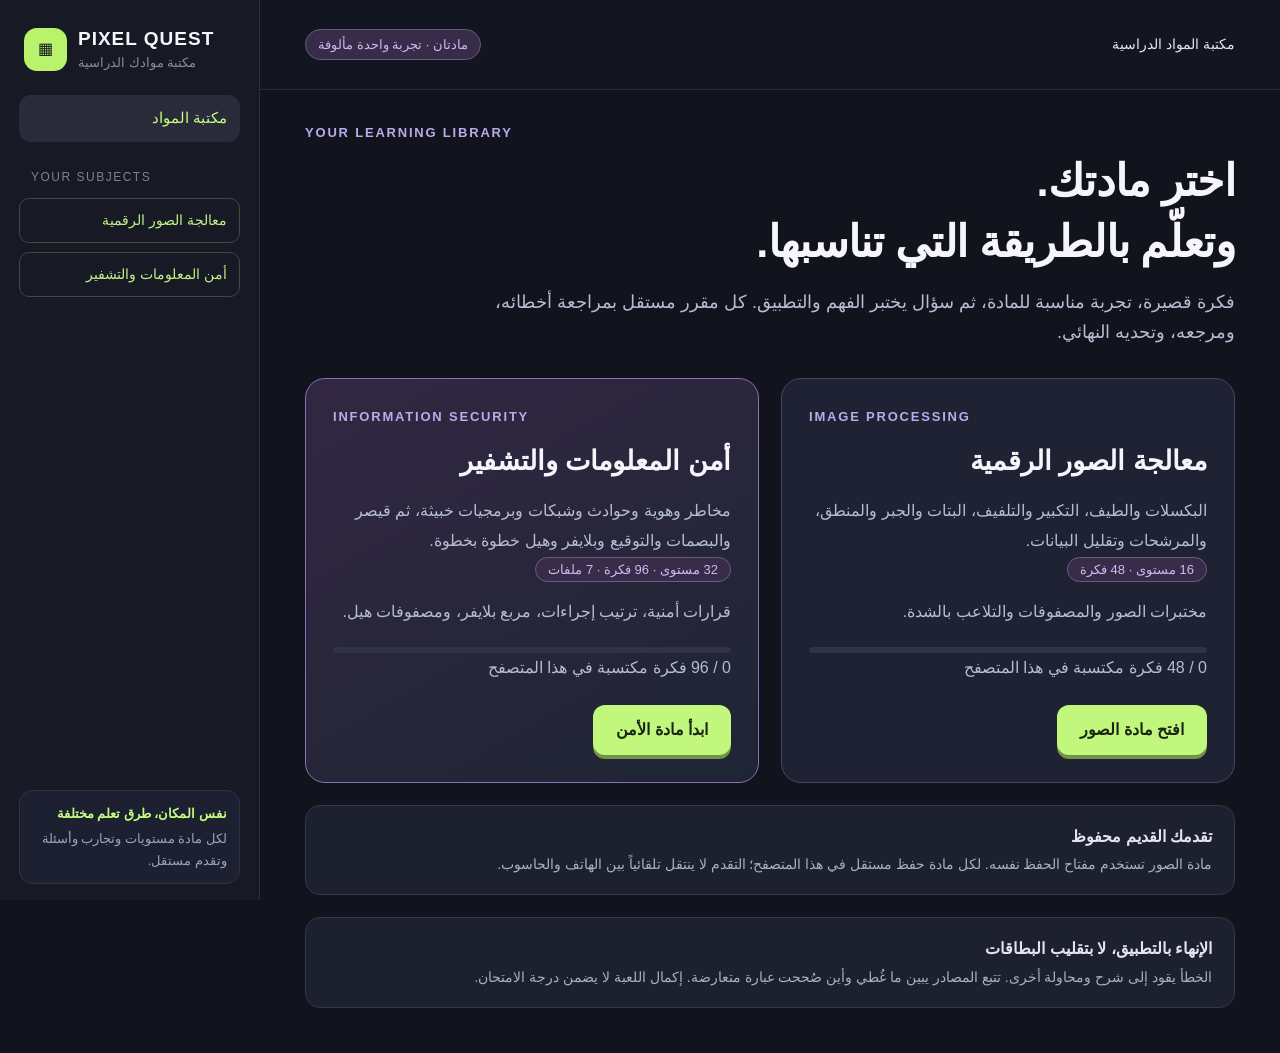
==== commit c03466bc: "Add subject library and information security study journey" ====
--- a/docs/index.html
+++ b/docs/index.html
@@ -1,222 +1,10 @@
-<!doctype html><html lang="ar" dir="rtl"><head><meta charset="utf-8"><meta name="viewport" content="width=device-width,initial-scale=1"><meta name="theme-color" content="#171925"><meta name="description" content="رحلة تفاعلية لتعلم معالجة الصور الرقمية: 16 مستوى، مختبرات صغيرة وأسئلة مع تفسيرات."><title>Pixel Quest | رحلة البكسل</title><style>@font-face{font-family:Quest;src:local('Segoe UI')}*{box-sizing:border-box}html{font-size:16px;color-scheme:dark}body{margin:0;background:#11131d;color:#f5f5fb;font-family:Quest,'Segoe UI',Tahoma,sans-serif;line-height:1.65}button,input,textarea,select{font:inherit}button,a,input{touch-action:manipulation}button{cursor:pointer}button{color:inherit}button:disabled{cursor:not-allowed}a{color:inherit}button:focus-visible,a:focus-visible,input:focus-visible,summary:focus-visible{outline:3px solid #c5ff7b;outline-offset:4px}button,input,select,textarea{border-radius:12px}button{border:0}button:not(:disabled){transition:background .16s,transform .16s,box-shadow .16s}button:not(:disabled):active{transform:translateY(1px)}button:disabled{opacity:.42}.shell{display:grid;grid-template-columns:260px minmax(0,1fr);grid-template-areas:'side main';direction:ltr;min-height:100vh}.sidebar{grid-area:side;background:#171925;border-right:1px solid #2b2d3d;position:fixed;inset:0 auto 0 0;width:260px;padding:28px 19px 16px;display:flex;flex-direction:column;direction:rtl;z-index:20}.main{grid-area:main;direction:rtl;min-width:0}.brand{display:flex;align-items:center;gap:11px;direction:ltr;padding:0 5px 24px}.brand-name{font-size:19px;letter-spacing:1px;font-weight:800;line-height:1.1}.brand-name small{display:block;color:#8b8d9f;font-size:13px;letter-spacing:0;direction:rtl;margin-top:6px;text-align:left;font-weight:400}.logo{width:43px;height:43px;background:#b9f36c;display:grid;place-items:center;border-radius:13px;color:#11131d}.logo svg{width:28px;height:28px}.side-label{font-size:12px;color:#7d8096;letter-spacing:1.5px;direction:ltr;margin:12px 12px 10px}.nav{display:grid;gap:5px}.nav button{background:transparent;color:#a8acbf;text-align:right;padding:11px 13px;display:flex;gap:10px;align-items:center;font-size:15px}.nav button.active{background:#292b3b;color:#c6ff80}.nav svg{width:20px;height:20px}.side-scroll{overflow:auto;flex:1;min-height:120px;margin:14px 0}.side-world{padding:9px 11px 6px;font-size:13px;color:#999bb0;display:flex;gap:7px;align-items:center}.side-world i{width:6px;height:6px;border-radius:50%;display:block}.side-level{width:100%;display:flex;align-items:center;gap:9px;text-align:right;background:transparent;color:#a7aac0;padding:7px 11px;font-size:14px;border-radius:9px;min-height:37px}.side-level .node{width:25px;height:25px;border:1px solid #3c3e52;border-radius:9px;display:grid;place-items:center;flex-shrink:0;font-size:12px;direction:ltr}.side-level.current{background:#2a2442;color:#e6dcff}.side-level.current .node{background:#b69aff;color:#1d1730;border-color:#b69aff}.side-level.complete .node{background:#243328;color:#c6ff80;border-color:#415c36}.side-level:disabled{opacity:.4}.side-footer{padding:12px;border:1px solid #303345;background:#1d2030;border-radius:13px;font-size:13px;color:#9da4b9}.side-footer strong{display:block;color:#c5ff80;font-weight:600;margin-bottom:4px}.topbar{height:90px;display:flex;align-items:center;justify-content:space-between;gap:20px;padding:0 45px;border-bottom:1px solid #282b3c;background:#131520}.top-context{display:flex;gap:10px;align-items:center;color:#999db1;font-size:14px}.top-context strong{font-weight:500;color:#e5e5ef}.top-stats{display:flex;align-items:center;gap:20px;direction:ltr}.xp{display:flex;align-items:center;gap:7px;font-weight:700;color:#c9ff89;font-size:15px}.rank{font-size:13px;color:#aeacc4;padding-left:18px;border-left:1px solid #333346}.round-icon{width:38px;height:38px;border:1px solid #39394e;border-radius:50%;display:grid;place-items:center;background:#202331;color:#d1d4e8}.round-icon svg{width:18px}.mobile-menu{display:none;background:#25283a;padding:6px 10px;font-size:19px}.container{max-width:1330px;margin:auto;padding:32px 45px 45px}.eyebrow{font-size:13px;letter-spacing:1.8px;direction:ltr;color:#bcabeb;font-weight:600;margin-bottom:8px}h1,h2,h3,p{margin:0}h1{font-size:clamp(30px,3.4vw,48px);line-height:1.4;letter-spacing:-.7px}h2{font-size:24px;line-height:1.5}h3{font-size:18px;line-height:1.5}.muted{color:#a5a8bb}.small{font-size:14px}.tiny{font-size:13px}.hero{position:relative;overflow:hidden;border:1px solid #66518f;border-radius:23px;min-height:290px;background:linear-gradient(115deg,#302044,#33224d 30%,#46305e);display:grid;grid-template-columns:minmax(0,1fr) 280px;align-items:center;padding:34px 38px;gap:20px}.hero:before{content:'';position:absolute;inset:0;background-image:linear-gradient(#b5a1d20a 1px,transparent 1px),linear-gradient(90deg,#b5a1d20a 1px,transparent 1px);background-size:34px 34px;pointer-events:none}.hero-content{position:relative;z-index:1}.hero h1{font-size:40px}.hero p{color:#d0c7df;font-size:17px;max-width:590px;margin:12px 0 23px}.hero-art{height:235px;position:relative;display:grid;place-items:center}.orbit{position:absolute;width:210px;height:210px;border:1px dashed #b69bd25c;border-radius:50%;transform:rotate(-25deg)}.orbit:after,.orbit:before{content:'';position:absolute;width:24px;height:24px;border-radius:7px;top:8px;left:25px;background:#bda4fc;box-shadow:0 0 30px #bba2ff44;transform:rotate(15deg)}.orbit:after{top:auto;left:auto;right:12px;bottom:23px;background:#c0f77e;width:15px;height:15px}.hero-art .pixelbot{width:174px;filter:drop-shadow(0 18px 20px #0b101a70);animation:float 5s ease-in-out infinite}.art-tag{position:absolute;bottom:5px;right:10px;transform:rotate(-5deg);background:#1c1e2e;border:1px solid #6e5b8f;padding:7px 13px;border-radius:10px;direction:ltr;color:#d6f6b8;font-size:14px}.btn{padding:12px 23px;border-radius:12px;display:inline-flex;align-items:center;justify-content:center;gap:9px;min-height:48px;font-size:16px;font-weight:650;text-decoration:none}.btn.primary{background:#c0f77c;color:#1a2514;box-shadow:0 4px 0 #739247}.btn.primary:hover{background:#d0ff99}.btn.secondary{background:#2c2e42;border:1px solid #46475e;color:#e7e4f5}.btn.secondary:hover{background:#38394f}.btn.ghost{background:transparent;color:#c5bbde;border:1px solid #554868}.btn.text{background:transparent;color:#beb0e6;padding:8px 12px;min-height:40px}.btn svg{width:18px;height:18px}.btn.small-btn{padding:8px 15px;min-height:40px;font-size:14px}.actions{display:flex;gap:12px;align-items:center;flex-wrap:wrap}.metrics{display:grid;grid-template-columns:repeat(3,1fr);gap:14px;margin:22px 0 30px}.metric{border:1px solid #303345;background:#1b1e2d;border-radius:15px;padding:18px 20px;display:flex;align-items:center;gap:13px}.metric-icon{width:43px;height:43px;background:#282e35;border-radius:12px;display:grid;place-items:center;color:#b9f36c}.metric-icon svg{width:22px;height:22px}.metric:nth-child(2) .metric-icon{background:#2f2640;color:#c5a7ff}.metric:nth-child(3) .metric-icon{background:#2e2b28;color:#ffbf84}.metric strong{font-size:24px;line-height:1.2;display:block;direction:ltr;text-align:right}.metric span{display:block;font-size:14px;color:#969db3}.section-head{display:flex;justify-content:space-between;align-items:center;gap:15px;margin:20px 0}.section-head p{font-size:14px;color:#989db1}.progressbar{height:6px;background:#303246;border-radius:20px;overflow:hidden}.progressbar>span{display:block;height:100%;background:#c0f77c;border-radius:20px;transition:width .3s}.world-card{border:1px solid #34344b;background:#1a1d2b;border-radius:18px;margin-bottom:17px;overflow:hidden}.world-header{display:flex;justify-content:space-between;align-items:center;padding:19px 23px;border-bottom:1px solid #303246}.world-header .world-index{font-size:12px;color:#777f99;direction:ltr;letter-spacing:1.1px}.world-title{display:flex;align-items:center;gap:12px}.world-badge{width:38px;height:38px;border-radius:11px;display:grid;place-items:center;background:color-mix(in srgb,var(--world) 13%,transparent);color:var(--world)}.world-badge svg{width:21px}.level-cards{display:grid;grid-template-columns:repeat(4,1fr);padding:14px;gap:10px}.level-tile{background:#222535;border:1px solid #36394d;border-radius:13px;padding:18px 13px 14px;text-align:right;position:relative;min-height:142px}.level-tile:hover:not(:disabled){background:#2b2b42;border-color:#8a70bf}.level-tile.current{border-color:#aa8de5;background:#30263f;box-shadow:inset 0 0 0 1px #aa8de522}.tile-top{display:flex;align-items:center;justify-content:space-between;margin-bottom:14px}.tile-icon{width:32px;height:32px;display:grid;place-items:center;color:var(--world)}.tile-icon svg{width:25px}.tile-state{font-size:12px;border-radius:6px;padding:2px 8px;background:#353144;color:#bcb0d6}.complete .tile-state{background:#29392b;color:#c0f77c}.level-tile strong{font-size:15px;display:block}.level-tile small{font-size:13px;color:#9c9cb2;display:block;direction:ltr;text-align:right;margin-top:5px}.level-tile:disabled{opacity:.55}.bottom-note{display:flex;align-items:center;justify-content:space-between;gap:20px;background:#1d202e;border:1px solid #34374b;border-radius:15px;padding:18px 22px;margin-top:22px;font-size:14px;color:#a8afc6}.bottom-note strong{color:#e3e4ef;display:block;font-size:16px;margin-bottom:3px}.course-tip{display:flex;align-items:flex-start;gap:10px;margin-bottom:22px;color:#a6aec3;font-size:14px}.course-tip svg{flex-shrink:0;width:20px;color:#bba5ec;margin-top:3px}.lesson-layout{display:grid;grid-template-columns:minmax(0,1fr) 270px;gap:22px;align-items:start}.mission{border:1px solid #414058;border-radius:22px;background:#1b1e2c;overflow:hidden}.mission-header{padding:23px 28px 17px;border-bottom:1px solid #343449;display:flex;align-items:center;justify-content:space-between;gap:15px}.pips{display:flex;gap:6px;direction:ltr}.pip{width:31px;height:5px;border-radius:7px;background:#444056}.pip.on{background:#bca1ff}.mission-body{padding:27px 30px}.lesson-en{direction:ltr;color:#bca5f2;font-size:14px;margin-top:6px;text-align:right}.lesson-text{font-size:19px;color:#d2d7e7;line-height:1.95;margin-top:19px}.formula{direction:ltr;unicode-bidi:isolate;background:#131724;border:1px solid #374459;border-radius:12px;text-align:center;padding:12px 15px;margin:19px 0;font-family:Consolas,'Segoe UI',monospace;font-size:16px;color:#bce9dc;overflow:auto}.example{color:#afb9cf;font-size:15px;border:1px solid #3a3e54;border-radius:12px;margin-top:20px;background:#202435}.example summary{padding:12px 16px;cursor:pointer;color:#d0cae8}.example p{padding:0 16px 16px;line-height:1.9}.mission-footer{border-top:1px solid #35384c;padding:20px 28px;display:flex;align-items:center;justify-content:space-between;gap:16px}.mission-footer .small{max-width:300px}.coach{background:#202233;border:1px solid #3a3b51;border-radius:18px;padding:22px 20px;position:sticky;top:20px}.coach .pixelbot{width:72px;margin:0 auto 15px;display:block}.coach h3{font-size:17px}.coach p{color:#aeb4cb;font-size:15px;margin-top:12px;line-height:1.8}.coach .source{font-size:13px;color:#8790aa;margin-top:16px;padding-top:14px;border-top:1px solid #3c4055}.lesson-overview{margin:16px 0 0;display:grid;gap:8px}.lesson-overview span{font-size:14px;color:#8d96b0;padding:8px;border-radius:8px}.lesson-overview .done{color:#c6f38e}.lesson-overview .now{background:#322b46;color:#d6c6ff}.lesson-progress{display:flex;align-items:center;justify-content:space-between;margin-bottom:23px}.back{background:transparent;color:#b4b8ce;font-size:15px;padding:7px 0}.lab{margin-top:20px;padding:19px;background:#151925;border:1px solid #364455;border-radius:15px}.lab-title{display:flex;justify-content:space-between;align-items:center;margin-bottom:14px;font-size:14px;color:#a9e6cc}.lab-title span:last-child{color:#838fa7;font-size:13px}.lab-row{display:flex;align-items:center;justify-content:center;gap:16px;flex-wrap:wrap}.lab-control{display:flex;align-items:center;gap:10px;flex-wrap:wrap;justify-content:center;margin:12px 0}.lab-control label{color:#bac4d7;font-size:14px}.lab-control button,.seg button{background:#292d41;color:#b8c2d9;padding:7px 12px;font-size:14px;border:1px solid #3e455e;border-radius:8px;min-height:37px}.lab-control button.selected,.seg button.selected{background:#b39be4;color:#201a30;border-color:#b39be4}.lab input[type=range]{accent-color:#b9f36c;width:min(240px,100%)}.lab input[type=number]{width:76px;background:#252c3e;border:1px solid #4c5672;color:white;text-align:center;padding:6px;font-size:15px;direction:ltr}.lab-output{background:#222c33;border:1px solid #3a5348;border-radius:10px;padding:10px 13px;color:#ccf3aa;text-align:center;margin-top:12px;font-size:15px}.matrix{display:grid;gap:3px;direction:ltr;margin:8px auto;max-width:max-content}.cell{min-width:28px;min-height:28px;padding:4px 6px;display:grid;place-items:center;background:#293044;color:#d8deeb;font-family:Consolas,monospace;font-size:14px;border-radius:5px;border:1px solid transparent;line-height:1.3}.cell.picked{border-color:#c8ff87;color:#d7ffb2;background:#33433a}.cell.hot{background:#4b3c67;border-color:#9e81d7;color:#f3eaff}.cell.mini{font-size:12px;min-width:24px;min-height:24px;padding:3px}.cell.clickable{cursor:pointer}.pixel-grid .cell{width:38px;height:38px;color:transparent;padding:0;border:2px solid transparent}.pixel-grid .cell.picked{border-color:#c0ff76;box-shadow:0 0 0 2px #152018}.bit-row{display:flex;direction:ltr;gap:4px;justify-content:center;margin:7px 0;align-items:center}.bit{width:31px;height:35px;display:grid;place-items:center;background:#30324c;border:1px solid #51516d;border-radius:7px;font-family:Consolas,monospace;font-size:17px;color:#ccc3e9}.bit.one{background:#334737;color:#c6ff8b;border-color:#608047}.bit-label{color:#959eb3;width:25px;font-size:13px;direction:ltr}.lab svg.wave{width:100%;height:110px;background:#131722;border-radius:8px}.wave-color{height:9px;border-radius:8px;background:linear-gradient(90deg,#8237e9,#184ae0,#1bd871,#ffec36,#ff8e22,#f12929);direction:ltr;margin:12px 0}.system-buttons{display:flex;flex-wrap:wrap;justify-content:center;gap:6px}.system-buttons button{padding:7px 12px;border:1px solid #434960;background:#2b3046;color:#cbd0e3;font-size:13px;border-radius:8px;min-height:38px}.system-buttons button.selected{border-color:#b69be8;background:#493963}.type-art{display:flex;gap:5px;align-items:center;justify-content:center;min-height:75px}.mini-layer{width:48px;height:66px;border-radius:6px;display:grid;place-items:center;font-size:14px;box-shadow:4px 5px 0 #0d111c44}.lab-hint{font-size:14px;color:#929eb4;text-align:center;margin:10px 0 0}.quiz-top{display:flex;align-items:center;gap:10px;color:#b6a1e8;font-size:14px;margin-bottom:15px}.quiz-question{font-size:24px;font-weight:650;line-height:1.65;margin-bottom:23px}.choices{display:grid;gap:11px}.choice{display:flex;align-items:center;gap:14px;padding:16px 18px;background:#242839;border:1px solid #41465d;text-align:right;min-height:65px;font-size:17px;border-radius:12px;opacity:1!important}.choice:hover:not(:disabled){background:#30344a;border-color:#a186cf}.choice .choice-letter{display:grid;place-items:center;flex-shrink:0;width:29px;height:29px;border:1px solid #5a5d74;border-radius:8px;font-size:14px;direction:ltr;color:#bcb7d0}.choice.correct{background:#263a2f;border-color:#9bd169}.choice.wrong{background:#442c36;border-color:#da8296}.choice.correct .choice-letter{background:#a6df74;color:#1d311c;border-color:#a6df74}.choice.wrong .choice-letter{background:#db8b9c;color:#3c1c27;border-color:#db8b9c}.answer-box{display:flex;align-items:center;gap:14px;flex-wrap:wrap}.answer-box input{background:#101622;border:2px solid #606483;color:#eff6fc;padding:15px 18px;direction:ltr;max-width:220px;width:100%;font-family:Consolas,monospace;font-size:25px}.answer-box .unit{color:#959fb6;font-size:15px;direction:ltr}.feedback{margin-top:22px;padding:20px;border-radius:14px;background:#27372e;border:1px solid #638746}.feedback.bad{background:#352b37;border-color:#795063}.feedback h3{color:#c5f79a;margin-bottom:7px}.feedback.bad h3{color:#f0afbd}.feedback p{color:#c3cbdc;font-size:16px;line-height:1.9}.feedback .actions{margin-top:18px}.hint-box{font-size:15px;color:#c8bfdc;background:#29263c;padding:12px 16px;border-radius:10px;margin-top:15px}.hint-trigger{background:transparent;border:0;color:#b1a3d1;padding:12px 0;font-size:14px}.order-bank,.order-answer{display:flex;gap:8px;flex-wrap:wrap;margin:14px 0}.order-answer{padding:14px;border:1px dashed #69627f;min-height:65px;border-radius:12px;align-items:center;background:#161a27}.order-chip{background:#39324d;color:#dfd4f9;padding:10px 14px;border:1px solid #65547e;border-radius:9px;font-size:16px}.order-chip em{font-style:normal;margin-left:8px;color:#bff17d;direction:ltr;display:inline-block}.order-bank .order-chip{background:#272b3e;border-color:#464b64}.summary{background:linear-gradient(155deg,#2e2544,#1c2530);border:1px solid #786295;border-radius:24px;padding:35px;max-width:800px;margin:0 auto;text-align:center}.success-ring{width:100px;height:100px;display:grid;place-items:center;background:#344733;border:1px solid #9bce6e;border-radius:30px;color:#c8ff8f;margin:5px auto 22px;transform:rotate(-6deg)}.success-ring svg{width:50px;transform:rotate(6deg)}.summary .recap{font-size:19px;color:#d4d5e6;line-height:1.9;margin:20px 0;text-align:right}.summary .actions{justify-content:center;margin-top:23px}.summary textarea{width:100%;min-height:80px;padding:13px;background:#151a28;border:1px solid #5b5772;color:#e8e4f5;font-size:16px;resize:vertical}.summary .reflection{text-align:right;margin:24px 0 15px}.summary label{display:block;font-size:15px;color:#c1bed5;margin-bottom:8px}.summary .pill{display:inline-block;padding:5px 15px;border-radius:20px;background:#3c3b2e;color:#e4e9a7;font-size:14px;margin:12px 0}.summary details{font-size:15px;color:#b6b5d0;text-align:right}.summary details p{margin-top:10px;color:#d3e4c0}.review-card{display:flex;align-items:center;justify-content:space-between;gap:18px;padding:19px 22px;background:#1e2232;border:1px solid #383e55;border-radius:15px;margin-bottom:12px}.review-card h3{font-size:18px}.review-card p{font-size:14px;color:#9aa5be;margin-top:5px}.empty{padding:48px 24px;background:#1c2130;border:1px solid #384458;border-radius:20px;text-align:center;margin-top:24px}.empty svg{width:58px;height:58px;color:#b4ed7c;margin-bottom:15px}.empty p{color:#9da8bf;margin:13px auto;max-width:520px}.rescue{background:#1c2130;border:1px solid #3c4056;border-radius:16px;margin-bottom:12px;padding:0 22px}.rescue summary{padding:18px 0;cursor:pointer;color:#e1ddf3;font-size:17px;font-weight:600}.rescue-content{padding:0 0 20px}.rescue .lesson-text{font-size:16px;margin-top:10px}.rescue h3{color:#c4acf5;margin:16px 0 6px;font-size:17px}.rescue .formula{font-size:14px;margin:10px 0}.rescue-search{background:#1d2435;border:1px solid #4b536d;color:#e7edfa;padding:13px 16px;width:100%;font-size:16px;margin:18px 0 23px}.exam-banner{background:#242538;border:1px solid #605478;padding:23px;border-radius:17px;margin-top:23px;display:flex;align-items:center;justify-content:space-between;gap:20px}.exam-banner h3{color:#ddd0ff}.exam-banner p{color:#a9acc5;font-size:14px;margin-top:7px}.exam-progress{display:flex;gap:5px;margin-bottom:20px;direction:ltr}.exam-progress i{height:5px;flex:1;background:#414357;border-radius:4px}.exam-progress i.pass{background:#b5eb75}.exam-progress i.fail{background:#d98d9c}.certificate{direction:ltr;font-family:Consolas,monospace;font-size:52px;color:#c6ff89;margin:10px 0}.storage-warning{padding:10px 18px;background:#4a3327;color:#f2cda8;font-size:14px;border-bottom:1px solid #7d5b3e}.toast{position:fixed;bottom:24px;left:50%;transform:translateX(-50%);background:#d2f79b;color:#1e301a;padding:12px 23px;border-radius:14px;z-index:80;box-shadow:0 8px 30px #0006;font-size:15px;animation:pop .2s ease-out}.confetti{position:fixed;inset:0;pointer-events:none;z-index:60;overflow:hidden}.confetti i{position:absolute;width:8px;height:15px;top:-30px;animation:fall 1.6s ease-in forwards}.modal-backdrop{position:fixed;inset:0;display:grid;place-items:center;background:#090c17d9;z-index:100;padding:20px}.modal{width:min(100%,520px);background:#22263a;border:1px solid #60577b;border-radius:20px;padding:25px}.modal p{margin:15px 0 22px;color:#c0c4d9}.footer-links{margin-top:30px;display:flex;justify-content:space-between;gap:20px;font-size:13px;color:#7f8aa4}.footer-links button{font-size:13px;background:none;color:#a59abf;text-decoration:underline}.kbd{font-size:13px;color:#909cb4;margin-top:15px}.sr-only{position:absolute;width:1px;height:1px;padding:0;margin:-1px;overflow:hidden;clip:rect(0,0,0,0);white-space:nowrap;border:0}bdi{unicode-bidi:isolate}.mode-tag{border:1px solid #685a80;background:#382d49;color:#cfb8f4;border-radius:20px;padding:4px 12px;font-size:13px;white-space:nowrap}.lab-math{direction:ltr;unicode-bidi:isolate;text-align:center;font-size:13px;line-height:1.8;color:#c4cce0;font-family:Consolas,monospace;margin:9px 0}.lab small{font-size:13px}.mini-caption{font-size:13px;text-align:center;color:#9da8bf}.top-sound{background:#252838;color:#b9bfd6;border:1px solid #3f435b;border-radius:10px;padding:7px 10px;font-size:13px}.type-tag{font-size:14px;color:#bdc2d5;text-align:center;margin-top:10px}.warning-note{background:#302a25;border:1px solid #6a513d;border-radius:11px;padding:13px 16px;color:#e0c1a3;font-size:14px;margin:18px 0}.screen-enter{animation:screen-in .22s ease-out}.inline-links{display:flex;gap:15px;flex-wrap:wrap;margin-top:20px}.inline-links a{color:#bda9ea;font-size:14px;text-decoration:underline}.wave-shell{direction:ltr}.exam-score-items{display:grid;grid-template-columns:1fr 1fr;gap:10px;margin:20px 0}.exam-score-items div{background:#1a2030;border:1px solid #42435c;border-radius:12px;padding:15px}.exam-score-items strong{display:block;color:#c7ff87;font-size:24px}.exam-score-items span{color:#b3bad0;font-size:14px}
+<!doctype html><html lang="ar" dir="rtl"><head><meta charset="utf-8"><meta name="viewport" content="width=device-width,initial-scale=1"><meta name="theme-color" content="#171925"><title>Pixel Quest | مكتبة المواد</title><style>@font-face{font-family:Quest;src:local('Segoe UI')}*{box-sizing:border-box}html{font-size:16px;color-scheme:dark}body{margin:0;background:#11131d;color:#f5f5fb;font-family:Quest,'Segoe UI',Tahoma,sans-serif;line-height:1.65}button,input,textarea,select{font:inherit}button,a,input{touch-action:manipulation}button{cursor:pointer}button{color:inherit}button:disabled{cursor:not-allowed}a{color:inherit}button:focus-visible,a:focus-visible,input:focus-visible,summary:focus-visible{outline:3px solid #c5ff7b;outline-offset:4px}button,input,select,textarea{border-radius:12px}button{border:0}button:not(:disabled){transition:background .16s,transform .16s,box-shadow .16s}button:not(:disabled):active{transform:translateY(1px)}button:disabled{opacity:.42}.shell{display:grid;grid-template-columns:260px minmax(0,1fr);grid-template-areas:'side main';direction:ltr;min-height:100vh}.sidebar{grid-area:side;background:#171925;border-right:1px solid #2b2d3d;position:fixed;inset:0 auto 0 0;width:260px;padding:28px 19px 16px;display:flex;flex-direction:column;direction:rtl;z-index:20}.main{grid-area:main;direction:rtl;min-width:0}.brand{display:flex;align-items:center;gap:11px;direction:ltr;padding:0 5px 24px}.brand-name{font-size:19px;letter-spacing:1px;font-weight:800;line-height:1.1}.brand-name small{display:block;color:#8b8d9f;font-size:13px;letter-spacing:0;direction:rtl;margin-top:6px;text-align:left;font-weight:400}.logo{width:43px;height:43px;background:#b9f36c;display:grid;place-items:center;border-radius:13px;color:#11131d}.logo svg{width:28px;height:28px}.side-label{font-size:12px;color:#7d8096;letter-spacing:1.5px;direction:ltr;margin:12px 12px 10px}.nav{display:grid;gap:5px}.nav button{background:transparent;color:#a8acbf;text-align:right;padding:11px 13px;display:flex;gap:10px;align-items:center;font-size:15px}.nav button.active{background:#292b3b;color:#c6ff80}.nav svg{width:20px;height:20px}.side-scroll{overflow:auto;flex:1;min-height:120px;margin:14px 0}.side-world{padding:9px 11px 6px;font-size:13px;color:#999bb0;display:flex;gap:7px;align-items:center}.side-world i{width:6px;height:6px;border-radius:50%;display:block}.side-level{width:100%;display:flex;align-items:center;gap:9px;text-align:right;background:transparent;color:#a7aac0;padding:7px 11px;font-size:14px;border-radius:9px;min-height:37px}.side-level .node{width:25px;height:25px;border:1px solid #3c3e52;border-radius:9px;display:grid;place-items:center;flex-shrink:0;font-size:12px;direction:ltr}.side-level.current{background:#2a2442;color:#e6dcff}.side-level.current .node{background:#b69aff;color:#1d1730;border-color:#b69aff}.side-level.complete .node{background:#243328;color:#c6ff80;border-color:#415c36}.side-level:disabled{opacity:.4}.side-footer{padding:12px;border:1px solid #303345;background:#1d2030;border-radius:13px;font-size:13px;color:#9da4b9}.side-footer strong{display:block;color:#c5ff80;font-weight:600;margin-bottom:4px}.topbar{height:90px;display:flex;align-items:center;justify-content:space-between;gap:20px;padding:0 45px;border-bottom:1px solid #282b3c;background:#131520}.top-context{display:flex;gap:10px;align-items:center;color:#999db1;font-size:14px}.top-context strong{font-weight:500;color:#e5e5ef}.top-stats{display:flex;align-items:center;gap:20px;direction:ltr}.xp{display:flex;align-items:center;gap:7px;font-weight:700;color:#c9ff89;font-size:15px}.rank{font-size:13px;color:#aeacc4;padding-left:18px;border-left:1px solid #333346}.round-icon{width:38px;height:38px;border:1px solid #39394e;border-radius:50%;display:grid;place-items:center;background:#202331;color:#d1d4e8}.round-icon svg{width:18px}.mobile-menu{display:none;background:#25283a;padding:6px 10px;font-size:19px}.container{max-width:1330px;margin:auto;padding:32px 45px 45px}.eyebrow{font-size:13px;letter-spacing:1.8px;direction:ltr;color:#bcabeb;font-weight:600;margin-bottom:8px}h1,h2,h3,p{margin:0}h1{font-size:clamp(30px,3.4vw,48px);line-height:1.4;letter-spacing:-.7px}h2{font-size:24px;line-height:1.5}h3{font-size:18px;line-height:1.5}.muted{color:#a5a8bb}.small{font-size:14px}.tiny{font-size:13px}.hero{position:relative;overflow:hidden;border:1px solid #66518f;border-radius:23px;min-height:290px;background:linear-gradient(115deg,#302044,#33224d 30%,#46305e);display:grid;grid-template-columns:minmax(0,1fr) 280px;align-items:center;padding:34px 38px;gap:20px}.hero:before{content:'';position:absolute;inset:0;background-image:linear-gradient(#b5a1d20a 1px,transparent 1px),linear-gradient(90deg,#b5a1d20a 1px,transparent 1px);background-size:34px 34px;pointer-events:none}.hero-content{position:relative;z-index:1}.hero h1{font-size:40px}.hero p{color:#d0c7df;font-size:17px;max-width:590px;margin:12px 0 23px}.hero-art{height:235px;position:relative;display:grid;place-items:center}.orbit{position:absolute;width:210px;height:210px;border:1px dashed #b69bd25c;border-radius:50%;transform:rotate(-25deg)}.orbit:after,.orbit:before{content:'';position:absolute;width:24px;height:24px;border-radius:7px;top:8px;left:25px;background:#bda4fc;box-shadow:0 0 30px #bba2ff44;transform:rotate(15deg)}.orbit:after{top:auto;left:auto;right:12px;bottom:23px;background:#c0f77e;width:15px;height:15px}.hero-art .pixelbot{width:174px;filter:drop-shadow(0 18px 20px #0b101a70);animation:float 5s ease-in-out infinite}.art-tag{position:absolute;bottom:5px;right:10px;transform:rotate(-5deg);background:#1c1e2e;border:1px solid #6e5b8f;padding:7px 13px;border-radius:10px;direction:ltr;color:#d6f6b8;font-size:14px}.btn{padding:12px 23px;border-radius:12px;display:inline-flex;align-items:center;justify-content:center;gap:9px;min-height:48px;font-size:16px;font-weight:650;text-decoration:none}.btn.primary{background:#c0f77c;color:#1a2514;box-shadow:0 4px 0 #739247}.btn.primary:hover{background:#d0ff99}.btn.secondary{background:#2c2e42;border:1px solid #46475e;color:#e7e4f5}.btn.secondary:hover{background:#38394f}.btn.ghost{background:transparent;color:#c5bbde;border:1px solid #554868}.btn.text{background:transparent;color:#beb0e6;padding:8px 12px;min-height:40px}.btn svg{width:18px;height:18px}.btn.small-btn{padding:8px 15px;min-height:40px;font-size:14px}.actions{display:flex;gap:12px;align-items:center;flex-wrap:wrap}.metrics{display:grid;grid-template-columns:repeat(3,1fr);gap:14px;margin:22px 0 30px}.metric{border:1px solid #303345;background:#1b1e2d;border-radius:15px;padding:18px 20px;display:flex;align-items:center;gap:13px}.metric-icon{width:43px;height:43px;background:#282e35;border-radius:12px;display:grid;place-items:center;color:#b9f36c}.metric-icon svg{width:22px;height:22px}.metric:nth-child(2) .metric-icon{background:#2f2640;color:#c5a7ff}.metric:nth-child(3) .metric-icon{background:#2e2b28;color:#ffbf84}.metric strong{font-size:24px;line-height:1.2;display:block;direction:ltr;text-align:right}.metric span{display:block;font-size:14px;color:#969db3}.section-head{display:flex;justify-content:space-between;align-items:center;gap:15px;margin:20px 0}.section-head p{font-size:14px;color:#989db1}.progressbar{height:6px;background:#303246;border-radius:20px;overflow:hidden}.progressbar>span{display:block;height:100%;background:#c0f77c;border-radius:20px;transition:width .3s}.world-card{border:1px solid #34344b;background:#1a1d2b;border-radius:18px;margin-bottom:17px;overflow:hidden}.world-header{display:flex;justify-content:space-between;align-items:center;padding:19px 23px;border-bottom:1px solid #303246}.world-header .world-index{font-size:12px;color:#777f99;direction:ltr;letter-spacing:1.1px}.world-title{display:flex;align-items:center;gap:12px}.world-badge{width:38px;height:38px;border-radius:11px;display:grid;place-items:center;background:color-mix(in srgb,var(--world) 13%,transparent);color:var(--world)}.world-badge svg{width:21px}.level-cards{display:grid;grid-template-columns:repeat(4,1fr);padding:14px;gap:10px}.level-tile{background:#222535;border:1px solid #36394d;border-radius:13px;padding:18px 13px 14px;text-align:right;position:relative;min-height:142px}.level-tile:hover:not(:disabled){background:#2b2b42;border-color:#8a70bf}.level-tile.current{border-color:#aa8de5;background:#30263f;box-shadow:inset 0 0 0 1px #aa8de522}.tile-top{display:flex;align-items:center;justify-content:space-between;margin-bottom:14px}.tile-icon{width:32px;height:32px;display:grid;place-items:center;color:var(--world)}.tile-icon svg{width:25px}.tile-state{font-size:12px;border-radius:6px;padding:2px 8px;background:#353144;color:#bcb0d6}.complete .tile-state{background:#29392b;color:#c0f77c}.level-tile strong{font-size:15px;display:block}.level-tile small{font-size:13px;color:#9c9cb2;display:block;direction:ltr;text-align:right;margin-top:5px}.level-tile:disabled{opacity:.55}.bottom-note{display:flex;align-items:center;justify-content:space-between;gap:20px;background:#1d202e;border:1px solid #34374b;border-radius:15px;padding:18px 22px;margin-top:22px;font-size:14px;color:#a8afc6}.bottom-note strong{color:#e3e4ef;display:block;font-size:16px;margin-bottom:3px}.course-tip{display:flex;align-items:flex-start;gap:10px;margin-bottom:22px;color:#a6aec3;font-size:14px}.course-tip svg{flex-shrink:0;width:20px;color:#bba5ec;margin-top:3px}.lesson-layout{display:grid;grid-template-columns:minmax(0,1fr) 270px;gap:22px;align-items:start}.mission{border:1px solid #414058;border-radius:22px;background:#1b1e2c;overflow:hidden}.mission-header{padding:23px 28px 17px;border-bottom:1px solid #343449;display:flex;align-items:center;justify-content:space-between;gap:15px}.pips{display:flex;gap:6px;direction:ltr}.pip{width:31px;height:5px;border-radius:7px;background:#444056}.pip.on{background:#bca1ff}.mission-body{padding:27px 30px}.lesson-en{direction:ltr;color:#bca5f2;font-size:14px;margin-top:6px;text-align:right}.lesson-text{font-size:19px;color:#d2d7e7;line-height:1.95;margin-top:19px}.formula{direction:ltr;unicode-bidi:isolate;background:#131724;border:1px solid #374459;border-radius:12px;text-align:center;padding:12px 15px;margin:19px 0;font-family:Consolas,'Segoe UI',monospace;font-size:16px;color:#bce9dc;overflow:auto}.example{color:#afb9cf;font-size:15px;border:1px solid #3a3e54;border-radius:12px;margin-top:20px;background:#202435}.example summary{padding:12px 16px;cursor:pointer;color:#d0cae8}.example p{padding:0 16px 16px;line-height:1.9}.mission-footer{border-top:1px solid #35384c;padding:20px 28px;display:flex;align-items:center;justify-content:space-between;gap:16px}.mission-footer .small{max-width:300px}.coach{background:#202233;border:1px solid #3a3b51;border-radius:18px;padding:22px 20px;position:sticky;top:20px}.coach .pixelbot{width:72px;margin:0 auto 15px;display:block}.coach h3{font-size:17px}.coach p{color:#aeb4cb;font-size:15px;margin-top:12px;line-height:1.8}.coach .source{font-size:13px;color:#8790aa;margin-top:16px;padding-top:14px;border-top:1px solid #3c4055}.lesson-overview{margin:16px 0 0;display:grid;gap:8px}.lesson-overview span{font-size:14px;color:#8d96b0;padding:8px;border-radius:8px}.lesson-overview .done{color:#c6f38e}.lesson-overview .now{background:#322b46;color:#d6c6ff}.lesson-progress{display:flex;align-items:center;justify-content:space-between;margin-bottom:23px}.back{background:transparent;color:#b4b8ce;font-size:15px;padding:7px 0}.lab{margin-top:20px;padding:19px;background:#151925;border:1px solid #364455;border-radius:15px}.lab-title{display:flex;justify-content:space-between;align-items:center;margin-bottom:14px;font-size:14px;color:#a9e6cc}.lab-title span:last-child{color:#838fa7;font-size:13px}.lab-row{display:flex;align-items:center;justify-content:center;gap:16px;flex-wrap:wrap}.lab-control{display:flex;align-items:center;gap:10px;flex-wrap:wrap;justify-content:center;margin:12px 0}.lab-control label{color:#bac4d7;font-size:14px}.lab-control button,.seg button{background:#292d41;color:#b8c2d9;padding:7px 12px;font-size:14px;border:1px solid #3e455e;border-radius:8px;min-height:37px}.lab-control button.selected,.seg button.selected{background:#b39be4;color:#201a30;border-color:#b39be4}.lab input[type=range]{accent-color:#b9f36c;width:min(240px,100%)}.lab input[type=number]{width:76px;background:#252c3e;border:1px solid #4c5672;color:white;text-align:center;padding:6px;font-size:15px;direction:ltr}.lab-output{background:#222c33;border:1px solid #3a5348;border-radius:10px;padding:10px 13px;color:#ccf3aa;text-align:center;margin-top:12px;font-size:15px}.matrix{display:grid;gap:3px;direction:ltr;margin:8px auto;max-width:max-content}.cell{min-width:28px;min-height:28px;padding:4px 6px;display:grid;place-items:center;background:#293044;color:#d8deeb;font-family:Consolas,monospace;font-size:14px;border-radius:5px;border:1px solid transparent;line-height:1.3}.cell.picked{border-color:#c8ff87;color:#d7ffb2;background:#33433a}.cell.hot{background:#4b3c67;border-color:#9e81d7;color:#f3eaff}.cell.mini{font-size:12px;min-width:24px;min-height:24px;padding:3px}.cell.clickable{cursor:pointer}.pixel-grid .cell{width:38px;height:38px;color:transparent;padding:0;border:2px solid transparent}.pixel-grid .cell.picked{border-color:#c0ff76;box-shadow:0 0 0 2px #152018}.bit-row{display:flex;direction:ltr;gap:4px;justify-content:center;margin:7px 0;align-items:center}.bit{width:31px;height:35px;display:grid;place-items:center;background:#30324c;border:1px solid #51516d;border-radius:7px;font-family:Consolas,monospace;font-size:17px;color:#ccc3e9}.bit.one{background:#334737;color:#c6ff8b;border-color:#608047}.bit-label{color:#959eb3;width:25px;font-size:13px;direction:ltr}.lab svg.wave{width:100%;height:110px;background:#131722;border-radius:8px}.wave-color{height:9px;border-radius:8px;background:linear-gradient(90deg,#8237e9,#184ae0,#1bd871,#ffec36,#ff8e22,#f12929);direction:ltr;margin:12px 0}.system-buttons{display:flex;flex-wrap:wrap;justify-content:center;gap:6px}.system-buttons button{padding:7px 12px;border:1px solid #434960;background:#2b3046;color:#cbd0e3;font-size:13px;border-radius:8px;min-height:38px}.system-buttons button.selected{border-color:#b69be8;background:#493963}.type-art{display:flex;gap:5px;align-items:center;justify-content:center;min-height:75px}.mini-layer{width:48px;height:66px;border-radius:6px;display:grid;place-items:center;font-size:14px;box-shadow:4px 5px 0 #0d111c44}.lab-hint{font-size:14px;color:#929eb4;text-align:center;margin:10px 0 0}.quiz-top{display:flex;align-items:center;gap:10px;color:#b6a1e8;font-size:14px;margin-bottom:15px}.quiz-question{font-size:24px;font-weight:650;line-height:1.65;margin-bottom:23px}.choices{display:grid;gap:11px}.choice{display:flex;align-items:center;gap:14px;padding:16px 18px;background:#242839;border:1px solid #41465d;text-align:right;min-height:65px;font-size:17px;border-radius:12px;opacity:1!important}.choice:hover:not(:disabled){background:#30344a;border-color:#a186cf}.choice .choice-letter{display:grid;place-items:center;flex-shrink:0;width:29px;height:29px;border:1px solid #5a5d74;border-radius:8px;font-size:14px;direction:ltr;color:#bcb7d0}.choice.correct{background:#263a2f;border-color:#9bd169}.choice.wrong{background:#442c36;border-color:#da8296}.choice.correct .choice-letter{background:#a6df74;color:#1d311c;border-color:#a6df74}.choice.wrong .choice-letter{background:#db8b9c;color:#3c1c27;border-color:#db8b9c}.answer-box{display:flex;align-items:center;gap:14px;flex-wrap:wrap}.answer-box input{background:#101622;border:2px solid #606483;color:#eff6fc;padding:15px 18px;direction:ltr;max-width:220px;width:100%;font-family:Consolas,monospace;font-size:25px}.answer-box .unit{color:#959fb6;font-size:15px;direction:ltr}.feedback{margin-top:22px;padding:20px;border-radius:14px;background:#27372e;border:1px solid #638746}.feedback.bad{background:#352b37;border-color:#795063}.feedback h3{color:#c5f79a;margin-bottom:7px}.feedback.bad h3{color:#f0afbd}.feedback p{color:#c3cbdc;font-size:16px;line-height:1.9}.feedback .actions{margin-top:18px}.hint-box{font-size:15px;color:#c8bfdc;background:#29263c;padding:12px 16px;border-radius:10px;margin-top:15px}.hint-trigger{background:transparent;border:0;color:#b1a3d1;padding:12px 0;font-size:14px}.order-bank,.order-answer{display:flex;gap:8px;flex-wrap:wrap;margin:14px 0}.order-answer{padding:14px;border:1px dashed #69627f;min-height:65px;border-radius:12px;align-items:center;background:#161a27}.order-chip{background:#39324d;color:#dfd4f9;padding:10px 14px;border:1px solid #65547e;border-radius:9px;font-size:16px}.order-chip em{font-style:normal;margin-left:8px;color:#bff17d;direction:ltr;display:inline-block}.order-bank .order-chip{background:#272b3e;border-color:#464b64}.summary{background:linear-gradient(155deg,#2e2544,#1c2530);border:1px solid #786295;border-radius:24px;padding:35px;max-width:800px;margin:0 auto;text-align:center}.success-ring{width:100px;height:100px;display:grid;place-items:center;background:#344733;border:1px solid #9bce6e;border-radius:30px;color:#c8ff8f;margin:5px auto 22px;transform:rotate(-6deg)}.success-ring svg{width:50px;transform:rotate(6deg)}.summary .recap{font-size:19px;color:#d4d5e6;line-height:1.9;margin:20px 0;text-align:right}.summary .actions{justify-content:center;margin-top:23px}.summary textarea{width:100%;min-height:80px;padding:13px;background:#151a28;border:1px solid #5b5772;color:#e8e4f5;font-size:16px;resize:vertical}.summary .reflection{text-align:right;margin:24px 0 15px}.summary label{display:block;font-size:15px;color:#c1bed5;margin-bottom:8px}.summary .pill{display:inline-block;padding:5px 15px;border-radius:20px;background:#3c3b2e;color:#e4e9a7;font-size:14px;margin:12px 0}.summary details{font-size:15px;color:#b6b5d0;text-align:right}.summary details p{margin-top:10px;color:#d3e4c0}.review-card{display:flex;align-items:center;justify-content:space-between;gap:18px;padding:19px 22px;background:#1e2232;border:1px solid #383e55;border-radius:15px;margin-bottom:12px}.review-card h3{font-size:18px}.review-card p{font-size:14px;color:#9aa5be;margin-top:5px}.empty{padding:48px 24px;background:#1c2130;border:1px solid #384458;border-radius:20px;text-align:center;margin-top:24px}.empty svg{width:58px;height:58px;color:#b4ed7c;margin-bottom:15px}.empty p{color:#9da8bf;margin:13px auto;max-width:520px}.rescue{background:#1c2130;border:1px solid #3c4056;border-radius:16px;margin-bottom:12px;padding:0 22px}.rescue summary{padding:18px 0;cursor:pointer;color:#e1ddf3;font-size:17px;font-weight:600}.rescue-content{padding:0 0 20px}.rescue .lesson-text{font-size:16px;margin-top:10px}.rescue h3{color:#c4acf5;margin:16px 0 6px;font-size:17px}.rescue .formula{font-size:14px;margin:10px 0}.rescue-search{background:#1d2435;border:1px solid #4b536d;color:#e7edfa;padding:13px 16px;width:100%;font-size:16px;margin:18px 0 23px}.exam-banner{background:#242538;border:1px solid #605478;padding:23px;border-radius:17px;margin-top:23px;display:flex;align-items:center;justify-content:space-between;gap:20px}.exam-banner h3{color:#ddd0ff}.exam-banner p{color:#a9acc5;font-size:14px;margin-top:7px}.exam-progress{display:flex;gap:5px;margin-bottom:20px;direction:ltr}.exam-progress i{height:5px;flex:1;background:#414357;border-radius:4px}.exam-progress i.pass{background:#b5eb75}.exam-progress i.fail{background:#d98d9c}.certificate{direction:ltr;font-family:Consolas,monospace;font-size:52px;color:#c6ff89;margin:10px 0}.storage-warning{padding:10px 18px;background:#4a3327;color:#f2cda8;font-size:14px;border-bottom:1px solid #7d5b3e}.toast{position:fixed;bottom:24px;left:50%;transform:translateX(-50%);background:#d2f79b;color:#1e301a;padding:12px 23px;border-radius:14px;z-index:80;box-shadow:0 8px 30px #0006;font-size:15px;animation:pop .2s ease-out}.confetti{position:fixed;inset:0;pointer-events:none;z-index:60;overflow:hidden}.confetti i{position:absolute;width:8px;height:15px;top:-30px;animation:fall 1.6s ease-in forwards}.modal-backdrop{position:fixed;inset:0;display:grid;place-items:center;background:#090c17d9;z-index:100;padding:20px}.modal{width:min(100%,520px);background:#22263a;border:1px solid #60577b;border-radius:20px;padding:25px}.modal p{margin:15px 0 22px;color:#c0c4d9}.footer-links{margin-top:30px;display:flex;justify-content:space-between;gap:20px;font-size:13px;color:#7f8aa4}.footer-links button{font-size:13px;background:none;color:#a59abf;text-decoration:underline}.kbd{font-size:13px;color:#909cb4;margin-top:15px}.sr-only{position:absolute;width:1px;height:1px;padding:0;margin:-1px;overflow:hidden;clip:rect(0,0,0,0);white-space:nowrap;border:0}bdi{unicode-bidi:isolate}.mode-tag{border:1px solid #685a80;background:#382d49;color:#cfb8f4;border-radius:20px;padding:4px 12px;font-size:13px;white-space:nowrap}.lab-math{direction:ltr;unicode-bidi:isolate;text-align:center;font-size:13px;line-height:1.8;color:#c4cce0;font-family:Consolas,monospace;margin:9px 0}.lab small{font-size:13px}.mini-caption{font-size:13px;text-align:center;color:#9da8bf}.top-sound{background:#252838;color:#b9bfd6;border:1px solid #3f435b;border-radius:10px;padding:7px 10px;font-size:13px}.type-tag{font-size:14px;color:#bdc2d5;text-align:center;margin-top:10px}.warning-note{background:#302a25;border:1px solid #6a513d;border-radius:11px;padding:13px 16px;color:#e0c1a3;font-size:14px;margin:18px 0}.screen-enter{animation:screen-in .22s ease-out}.inline-links{display:flex;gap:15px;flex-wrap:wrap;margin-top:20px}.inline-links a{color:#bda9ea;font-size:14px;text-decoration:underline}.wave-shell{direction:ltr}.exam-score-items{display:grid;grid-template-columns:1fr 1fr;gap:10px;margin:20px 0}.exam-score-items div{background:#1a2030;border:1px solid #42435c;border-radius:12px;padding:15px}.exam-score-items strong{display:block;color:#c7ff87;font-size:24px}.exam-score-items span{color:#b3bad0;font-size:14px}
 @keyframes float{50%{transform:translateY(-8px)}}@keyframes pop{from{opacity:0;transform:translate(-50%,10px)}}@keyframes fall{to{transform:translateY(110vh) rotate(560deg)}}@keyframes screen-in{from{opacity:.1;transform:translateY(8px)}}
 @media(min-width:1600px){.container{padding-top:45px}.hero{min-height:330px}.hero h1{font-size:46px}.lesson-layout{grid-template-columns:minmax(0,1fr) 300px}}
 @media(max-width:1200px){.shell{grid-template-columns:220px minmax(0,1fr)}.sidebar{width:220px;padding:23px 13px}.container{padding:27px}.topbar{padding:0 27px}.lesson-layout{grid-template-columns:minmax(0,1fr)}.coach{position:static;display:none}.hero{grid-template-columns:minmax(0,1fr) 200px;padding:28px}.hero h1{font-size:35px}.hero-art{transform:scale(.83)}.level-cards{grid-template-columns:repeat(2,1fr)}.metric{padding:15px 12px}.metric span{font-size:13px}}
 @media(max-width:760px){.shell{display:block}.sidebar{transform:translateX(-100%);transition:transform .2s;width:260px;box-shadow:20px 0 80px #000a}.sidebar.open{transform:translateX(0)}.mobile-menu{display:block}.topbar{height:72px;padding:0 18px;gap:10px}.top-context{gap:8px;font-size:13px}.top-context .desktop-context{display:none}.top-stats{gap:12px}.rank{display:none}.top-sound{padding:6px 9px;font-size:12px}.container{padding:22px 17px 35px}.hero{grid-template-columns:1fr;padding:26px 24px;min-height:270px}.hero h1{font-size:34px;position:relative;max-width:350px}.hero p{font-size:16px;max-width:95%}.hero-art{display:none}.hero .eyebrow{font-size:12px}.metrics{gap:7px;margin:15px 0 25px}.metric{padding:13px 9px;gap:7px;flex-direction:column;align-items:flex-start;position:relative}.metric-icon{width:30px;height:30px;border-radius:8px}.metric-icon svg{width:17px}.metric strong{font-size:23px}.metric span{font-size:12px}.section-head{align-items:flex-start}.section-head h2{font-size:21px}.section-head p{font-size:13px}.world-header{padding:16px}.world-header h3{font-size:17px}.level-cards{padding:10px;gap:8px}.level-tile{padding:14px 12px;min-height:140px}.level-tile strong{font-size:15px}.world-header .world-index{font-size:11px}.bottom-note,.exam-banner{align-items:flex-start;flex-direction:column;gap:15px;padding:18px}.mission-header{padding:17px 20px}.mission-body{padding:22px 20px}.mission-body h2{font-size:25px}.lesson-text{font-size:18px;line-height:1.9}.mission-footer{padding:18px 20px;flex-direction:column;align-items:stretch}.mission-footer .btn{width:100%}.formula{font-size:14px;padding:11px 8px}.lab{padding:14px;margin-top:16px}.lab-title{font-size:13px;gap:5px}.lab-title span:last-child{font-size:12px}.quiz-question{font-size:22px}.choice{font-size:16px;padding:14px}.summary{padding:25px 20px}.summary h1{font-size:31px}.summary .recap{font-size:18px}.review-card{align-items:flex-start;flex-direction:column}.lab-row{gap:8px}.cell{font-size:13px;min-width:25px;min-height:26px;padding:4px}.cell.mini{min-width:21px;min-height:22px;font-size:11px}.lab-convolve .matrix{gap:2px}.lab-convolve .lab-row{gap:12px}.bit{width:25px;height:31px;font-size:15px}.bit-row{gap:3px}.bit-label{width:17px}.footer-links{flex-direction:column;gap:10px}.lesson-progress .small{font-size:13px}.btn{padding:12px 18px}.coach{display:none}}
 @media(prefers-reduced-motion:reduce){*,*:before,*:after{animation:none!important;transition:none!important;scroll-behavior:auto!important}}
 .xp svg{width:17px;height:17px}.quiz-top svg{width:21px;height:21px}.lab-title svg{width:16px;height:16px;vertical-align:middle;margin-left:5px}
-</style></head><body><div id="app"></div><noscript><p style="padding:30px">فعّل JavaScript لتشغيل المختبر والأسئلة.</p></noscript><script>/* Course content derived from the 45 supplied photographs and the corrected study guide. */
-const mc=(prompt,options,answer,why)=>({type:'mc',prompt,options,answer,why});
-const num=(prompt,answer,unit,why,tolerance=0)=>({type:'number',prompt,answer,unit,why,tolerance});
-const order=(prompt,items,answer,why)=>({type:'order',prompt,items,answer,why});
-const C=(id,title,en,text,formula,example,questions)=>({id,title,en,text,formula,example,questions});
-const LEVELS=[
-{title:'أنت داخل الصورة',en:'Meet the pixel',icon:'grid',world:0,source:'S07-S09',lab:'pixels',recap:'البكسل له موقع وقيمة. أخذ العينات يحدد المواقع، والتكميم يحدد القيم.',steps:[
-C('pixel','الصورة شبكة أرقام','Pixel & Matrix','كل مربع صغير هو بكسل. موقعه صف وعمود، وقيمته تعبّر عن شدته. اضغط على مربع في المختبر لترى الفرق بين الموقع والقيمة.','I(r,c) = intensity','قد يكون الموقع (1,2) وقيمته 200. الرقم 200 ليس رقم الصف أو العمود.',[mc('ما أصغر وحدة في الصورة الرقمية؟',['البكسل Pixel','الملف File','الحزمة Band'],0,'البكسل عنصر واحد في شبكة الصورة؛ الحزمة تضم شبكة كاملة.'),mc('في I(2,3)=180، ماذا يعني 180؟',['قيمة البكسل','عدد الأعمدة','رقم الصف'],0,'(2,3) هو الموقع؛ 180 هي الشدة في ذلك الموقع.')]),
-C('matrix','احسب المربعات','Rows × Columns','عدد البكسلات يساوي عدد الصفوف مضروباً في عدد الأعمدة. اكتب دائماً: صفوف × أعمدة، ولا تعتمد على شكل المستطيل فقط.','pixels = R × C','مصفوفة من 3 صفوف و4 أعمدة تحتوي 12 بكسلاً.',[num('شبكة من 3 صفوف و4 أعمدة. كم بكسلاً؟',12,'بكسل','3×4=12. الصف والعمود يحددان المواقع.'),num('شبكة من 5 صفوف و6 أعمدة. كم بكسلاً؟',30,'بكسل','5×6=30.')]),
-C('sampling','أين؟ أم كم شدة؟','Sampling vs Quantization','Sampling يحدد أين نأخذ القياسات على شبكة الصورة. Quantization يحدد القيم المسموح بها للشدة. عدد المواقع وعمق القيمة شيئان مختلفان.','Sampling → positions | Quantization → levels','شبكة 4×4 تعني 16 موقعاً. عمق 8 بت يتيح 256 شدة لكل موقع.',[mc('تقليل القيم المسموحة من 256 إلى 16 مستوى يتعلق بماذا؟',['Quantization','Sampling','Rotation'],0,'تغير مجال الشدة، لا مواقع الشبكة.'),mc('تحديد شبكة الصفوف والأعمدة هو…',['Sampling','NOT','Classification'],0,'أخذ العينات مكانياً يحدد مواقع البكسلات.')])]},
-{title:'وجوه الصورة الأربعة',en:'Image types',icon:'layers',world:0,source:'S06، S10-S11',lab:'types',recap:'الثنائية مستويان، الرمادية حزمة واحدة، RGB ثلاث حزم، ومتعددة الأطياف قد ترى خارج المرئي.',steps:[
-C('binary','أسود أو أبيض فقط','Binary image','الصورة الثنائية لها قيمتان فقط: 0 و1، وتمثيلها المحزّم يحتاج 1 بت لكل بكسل. هذا لا يعني أن الصورة كلها مكونة من بكسلين.','1 bit → 2 levels','قد تحتوي الصورة مليون بكسل، لكن قيمة كل منها 0 أو1 فقط.',[mc('ما قيم الصورة الثنائية؟',['0 و1','من0 إلى255','RGB'],0,'ثنائية تعني وجود مستويين ممكنين للشدة.'),num('كم بتاً لكل بكسل في تمثيل ثنائي محزّم؟',1,'bit','بت واحد له حالتان:0 أو1.')]),
-C('gray','بين الأسود والأبيض','Gray-scale image','الرمادية حزمة واحدة من شدات مختلفة. عند عمق 8 بت توجد 256 قيمة محتملة: 0 أسود، 255 أبيض، وبينهما تدرجات.','8 bits → 256 levels: 0…255','القيمة 127 درجة وسطية تقريباً؛ ليست أبيض كاملاً.',[num('ما أكبر قيمة رمادية غير موقّعة بعمق8 بت؟',255,'','256 مستوى تبدأ من0، لذلك آخرها255.'),mc('الصورة الرمادية المعتادة ذات8 بت تحتوي…',['حزمة واحدة و256 مستوى','256 حزمة','3 حزم RGB'],0,'عدد الحزم مختلف عن عدد مستويات الشدة.')]),
-C('bands','قنوات أكثر، معلومات أكثر','RGB & Multispectral','RGB ثلاث حزم: أحمر وأخضر وأزرق. عند8 بت لكل حزمة يكون المجموع24 بت للبكسل. متعددة الأطياف تحتوي حزمًا أخرى، قد تكون خارج المرئي؛ ربطها بألوان العرض ينتج تركيباً لونياً.','RGB: 3 × 8 = 24 bits/pixel','في اللون الزائف قد نعرض حزمة تحت الحمراء باللون الأحمر. ورد النوع الرابع باسم Multi spatial في المصدر، لكن شرحه طيفي.',[num('RGB بثلاث قنوات، كل قناة8 بت. كم بتاً للبكسل؟',24,'bits','3×8=24.'),mc('عرض حزمة تحت الحمراء داخل القناة الحمراء مثال على…',['تركيب لوني زائف','صورة ثنائية','حذف بكسلات'],0,'نربط حزمة طيفية بلون عرض اختير لتمييز المعلومات.')])]},
-{title:'خزنة البتات',en:'Bits & storage',icon:'chip',world:0,source:'S09، S14',lab:'storage',recap:'المستويات=2^b. التخزين=صفوف×أعمدة×بتات×حزم. البايت=8 بت.',steps:[
-C('levels','كل بت يضاعف الاحتمالات','Gray levels','إذا كان عمق الشدة b بت، فعدد المستويات الممكنة 2 مرفوعة للأس b. القيم تبدأ من0 وتنتهي عند 2^b−1.','L = 2^b','3 بت →8 مستويات. 6 بت →64 مستوى، لا6 مستويات.',[num('عدد المستويات عند6 بت؟',64,'مستوى','2^6=64.'),num('عدد المستويات عند3 بت؟',8,'مستويات','2^3=8.')]),
-C('bits','احسب البيانات الخام','Raw data size','اضرب عدد البكسلات في البتات لكل حزمة، ثم عدد الحزم. هذا حجم بيانات خام دون ضغط أو ترويسة. لا تستبدل6 بت بـ8 تلقائياً.','B(bits) = R × C × b × k','128×128، حزمة واحدة،6 بت: 98,304 بت. الصيغة العلمية لا تصغّر البيانات.',[num('صورة8×8، حزمة واحدة و6 بت. حجمها بالبت؟',384,'bits','8×8×6=384.'),num('صورة4×4 RGB، كل حزمة8 بت. كم بتاً؟',384,'bits','4×4×8×3=384.')]),
-C('bytes','غيّر الوحدة، لا البيانات','Bits → Bytes → MiB','البايت8 بت. اقسم على8 لتحويل البتات إلى بايت. MiB تساوي 2^20 بايت، بينما MB العشرية تساوي مليون بايت.','bytes = bits/8 | MiB = bytes/1,048,576','512×512×8 بت =262,144 بايت =0.25 MiB. RGB بالحجم نفسه=0.75 MiB.',[num('384 بت تساوي كم بايتاً؟',48,'bytes','384÷8=48.'),num('صورة512×512،8 بت وحزمة واحدة. كم MiB؟',0.25,'MiB','كل بكسل بايت؛262,144÷1,048,576=0.25.',0.00001)])]},
-{title:'راكب الموجة',en:'Light & spectrum',icon:'wave',world:0,source:'S01-S05؛ تصحيح الحد الأدنى للميكروي موثق في الدليل',lab:'spectrum',recap:'الطول الموجي والتردد عكسيان. المرئي400-700nm. فرّق بين IR المنعكس والحراري.',steps:[
-C('wave','موجة أطول، تردد أقل','Wavelength & Frequency','λ المسافة بين قمتين. ν عدد الدورات في الثانية. عند ثبات سرعة الضوء: لو زاد أحدهما انخفض الآخر. حرك شريط الطول الموجي وشاهد الموجة.','c = λν | c ≈ 3×10^8 m/s','1 μm=10^-6m، و1nm=10^-9m، و1cm=10^-2m. إذا تضاعف λ انخفض ν للنصف.',[mc('إذا تضاعف الطول الموجي، فالتردد…',['يصبح نصفه','يتضاعف','لا يتغير'],0,'حاصل ضربهما ثابت: c=λν.'),num('إذا صار الطول الموجي4 أمثال قيمته، نقسم التردد على…',4,'','يتناسب التردد عكسياً مع الطول الموجي.')]),
-C('spectrum','ترتيب الطيف','Electromagnetic spectrum','باتجاه زيادة الطول الموجي: غاما، سينية، فوق بنفسجي، مرئي، تحت أحمر، ميكروي، راديو. المرئي تقريباً400-700nm: البنفسجي أقصر والأحمر أطول.','UV < Visible < IR (wavelength)','ألوان المذكرة بالنانو متر: بنفسجي400-446، أزرق446-500، أخضر500-578، أصفر578-592، برتقالي592-620، أحمر620-700. RGB ألوان ضوئية أساسية.',[order('رتب من الأقصر إلى الأطول موجياً.',['تحت الأحمر','فوق البنفسجي','المرئي'],[1,2,0],'فوق بنفسجي ثم مرئي ثم تحت أحمر.'),mc('أي لون مرئي أطول موجياً؟',['الأحمر','البنفسجي','الأزرق'],0,'الأحمر يقع قرب700nm، والبنفسجي قرب400nm.')]),
-C('ir','انعكاس أم انبعاث؟','Infrared & Atmosphere','في المذكرة: IR المنعكس0.7-3μm، والحراري3-100μm. الشمس مصدر مهم؛ الإشعاع يتأثر بالتشتت والامتصاص أثناء مروره بالغلاف الجوي.','Reflected IR ≠ Thermal IR','الميكروي تقريباً1mm-1m؛ ورد في الصورة1μm بالخطأ. الحراري منبعث من الأجسام، والمنعكس إشعاع انعكس عنها. المنشور يفصل الضوء الأبيض.',[mc('الإشعاع المنبعث من جسم بسبب حرارته يخص…',['تحت الأحمر الحراري','RGB فقط','الضوء المنعكس فقط'],0,'الحراري يتعلق بانبعاث الجسم، لا مجرد انعكاس ضوء الشمس.'),mc('ما التفاعلان المذكوران عند عبور الغلاف الجوي؟',['التشتت والامتصاص','التصنيف والتدوير','AND وOR'],0,'تغير الجزيئات والغازات مسار بعض الإشعاع أو تمتصه.')])]},
-{title:'خط إنتاج الفهم',en:'Processing pipeline',icon:'route',world:1,source:'S07-S08، S12، S16',lab:'pipeline',recap:'التقاط ثم تهيئة ثم تقطيع ثم صفات ثم تصنيف ثم فهم. التحسين والاستعادة والضغط ليست الشيء نفسه.',steps:[
-C('pipeline','من الالتقاط إلى الفهم','Six stages','سلسلة المذكرة: Acquisition، Preprocessing، Segmentation، Feature extraction، Classification، Understanding. كل مرحلة تجيب سؤالاً مختلفاً.','Capture → Clean → Separate → Describe → Classify → Understand','صورة جسم: نلتقطها، نزيل الضوضاء، نفصل الجسم، نقيس صفاته، نصنفه، ثم نفسر النتيجة.',[order('رتب هذه المراحل الثلاث.',['استخلاص الصفات','التهيئة الأولية','التقاط الصورة'],[2,1,0],'التقاط الصورة قبل تهيئتها، ثم يمكن استخلاص صفاتها.'),order('ماذا يأتي أولاً ثم ثانياً ثم ثالثاً؟',['التصنيف','التقطيع','استخلاص الصفات'],[1,2,0],'نحدد الجسم، نستخلص صفاته، ثم نسند له فئة.')]),
-C('segment','حدد الجسم ثم سمّه','Segmentation vs Classification','التقطيع يحدد المنطقة أو يفصل الجسم عن الخلفية. استخلاص الصفات يقيس ما يصفه. التصنيف يقرر الفئة. الرؤية بالحاسوب تستهدف فهماً أعلى لمعنى الصورة.','Separate ≠ Describe ≠ Classify','تحديد حدود ورقة نبات=تقطيع؛ قياس شكلها=صفة؛ تحديد نوع النبات=تصنيف.',[mc('فصل ورقة النبات عن الخلفية هو…',['Segmentation','Classification','Compression'],0,'أنت تحدد منطقة، لا اسم فئتها.'),mc('إسناد الورقة إلى نوع نبات اعتماداً على صفاتها هو…',['Classification','Sampling','Rotation'],0,'التصنيف يربط الصفات بفئة.')]),
-C('fields','اختر هدف العملية','Restoration / Enhancement / Compression','الاستعادة تعالج تدهور الصورة. التحسين يبرز معلومة أو مظهراً مرغوباً. الضغط يقلل حجم التمثيل. نموذج التحليل الآخر في المصدر: تهيئة، تقليل بيانات، تحليل خصائص.','Preprocessing → Data reduction → Feature analysis','إبراز الحواف=تحسين؛ تقليل حجم الملف=ضغط. مجالات المعالجة المكانية والترددية ليست مراحل إلزامية متعاقبة.',[mc('إبراز تفاصيل الصورة لتسهيل رؤيتها هو…',['Enhancement','Compression','Classification'],0,'الهدف تحسين ظهور معلومة، لا مجرد خفض حجم الملف.'),mc('تقليل حجم تمثيل الملف هو…',['Compression','Rotation','Acquisition'],0,'الضغط يعالج حجم التمثيل؛ بعض طرقه تحافظ على البيانات وبعضها تفقد معلومات.')])]},
-{title:'غرفة الأجهزة',en:'The imaging system',icon:'chip',world:1,source:'S12-S15',lab:'system',recap:'المرقّم يحول إلى أرقام، المعالج يحسب، ذاكرة الإطار تخزن، والعرض يُظهر.',steps:[
-C('digitizer','بوابة الأرقام','Digitizer','المرقّم يحول الإدخال إلى تمثيل رقمي. أمثلة المصدر: مقاييس كثافة ضوئية، ماسحات، كاميرات ومصفوفات حساسة للضوء. الكاميرا والماسح مصدران؛ Photoshop مثال أداة معالجة.','Input → Digitizer → Digital image','الإشارة التناظرية مستمرة؛ الرقمنة تتضمن أخذ عينات وتكميم القيم.',[mc('من يحول الإدخال إلى تمثيل رقمي؟',['Digitizer','Display','Hard copy'],0,'المرقّم مسؤول عن التحويل إلى بيانات رقمية.'),mc('أي جهاز يعد مصدر إدخال للصورة؟',['الماسح Scanner','الطابعة','الشاشة'],0,'الماسح يلتقط بيانات من أصل موجود؛ الطابعة تخرج نسخة.')]),
-C('system','كل وحدة لها وظيفة','Processor / Memory / Display','المعالج ينفذ عمليات حسابية ومنطقية؛ قد يستخدم ALU ومعالجة متوازية. الحاسوب يدير النظام. ذاكرة الإطار تحفظ صورة كاملة، والعرض يُظهرها، والطابعة تعطي نسخة مادية.','Compute ≠ Store ≠ Display','يضم النظام أيضاً وحدة تحكم للمستخدم وتخزيناً كبيراً. الحواسيب رقمية أو تناظرية أو هجينة وفق التمثيل.',[mc('ما وظيفة Frame memory؟',['تخزين إطار رقمي كامل','تغيير الطول الموجي','طباعة ورقة'],0,'ذاكرة الإطار مخزن للصورة الرقمية.'),mc('أي وحدة تجري العمليات الحسابية والمنطقية؟',['معالج الصورة','النسخة المطبوعة','القناع الورقي'],0,'هذه وظيفة المعالج ووحدة الحساب والمنطق.')]),
-C('frame','التقط إطاراً واحفظه','Frame grabber & Storage','المثال التاريخي بالمذكرة يستخدم إطاراً كل1/30ثانية، أي30 إطاراً/ثانية. وسائط الخزن المذكورة: أقراص مغناطيسية، أشرطة، وأقراص بصرية. لا تحفظ سعات الأجهزة القديمة كقوانين عامة.','1 frame / (1/30 second) = 30 fps','يورد النص700MB ونحو2800 صورة، وكثافة شريط6400بايت/إنش، وأقراصاً بصرية4GB. شاشاتCRT مثال قديم لتقنية العرض.',[num('إطار كل1/30ثانية يعني كم إطاراً في الثانية؟',30,'fps','في الثانية30 فترة، طول كل منها1/30ثانية.'),mc('قرص بصري وشريط مغناطيسي مثالان على…',['وسائط تخزين','مرشحات حواف','قنوات RGB'],0,'دورهما حفظ البيانات، لا معالجتها بصرياً.')])]},
-{title:'آلة النسخ والتكبير',en:'Zero-order zoom',icon:'zoom',world:1,source:'S17، S24',lab:'zoom',recap:'التكرار يزيد المواقع ويكرر القيم. تكبير الاتجاهين بمعاملK يجعل عدد البكسلاتK² أمثاله.',steps:[
-C('zero','كرر القيمة نفسها','Zero-Order Hold','نكرر كل بكسل دون اختراع قيمة وسطية. في اتجاه الأعمدة يزيد العرض، وعند تكرار الصفوف يزيد الارتفاع. لاحظ شكل الحدود المتدرج.','[8,4] → [8,8,4,4]','المصدر يعرض أيضاً إدراج أصفار ثم قناع2×2 كله1 لتكرار القيم. الناتج يعتمد على تثبيت القناع والحواف؛ ليس هذا متوسطاً خطياً.',[mc('تكرار [8,4] مرتين يعطي…',['[8,8,4,4]','[8,6,4]','[16,8]'],0,'التكرار يحفظ القيمة وينسخها في مواقع جديدة.'),mc('هل التكرار ينتج قياسات جديدة للمشهد؟',['لا، يكرر البيانات','نعم دائماً','يحول الصورة إلىRGB'],0,'قد يزيد الحجم المخزن، لكنه لا يستعيد تفاصيل لم تُقَس.')]),
-C('zoomdims','احسب الأبعاد أولاً','Zoom dimensions','إذا كررنا كل بكسل K مرات عبر المحورين، يصبح عدد الصفوف KR والأعمدة KC. تكرار اتجاه واحد لا يضاعف الاتجاه الآخر.','R′=KR | C′=KC','3×3 مع تكرار الأعمدة مرتين=3×6؛ تكرار الصفوف مرتين=6×3؛ الاتجاهان=6×6.',[num('صورة3×3، تكرار الأعمدة فقط مرتين. كم عموداً؟',6,'أعمدة','3×2=6؛ الصفوف تبقى3.'),num('صورة3×4، تكرار الصفوف فقط مرتين. كم صفاً؟',6,'صفوف','3×2=6؛ الأعمدة تبقى4.')]),
-C('zoompixels','الحجم يتضاعف تربيعياً','Pixel count','عندما يتضاعف الطول والعرض مرتين، يصبح عدد المواقع4 أضعاف. لا تخلط ذلك بضرب شدة كل بكسل في2.','new pixels = K² × old pixels','صورة3×4 فيها12بكسلاً؛ بعد تكرار الاتجاهين مرتين تصبح6×8 وفيها48.',[num('صورة3×4 كُبّر الاتجاهان بالتكرار مرتين. كم بكسلاً؟',48,'بكسل','6×8=48، أو12×4.'),num('عند تكرار الاتجاهين3 مرات، عدد البكسلات يصبح كم ضعفاً؟',9,'أضعاف','3²=9.')])]},
-{title:'ابنِ ما بين الأرقام',en:'Interpolation',icon:'zoom',world:1,source:'S18، S25',lab:'interpolate',recap:'الاستيفاء يضع قيماً بين الجيران؛ K فواصل تعني K−1 قيمة جديدة.',steps:[
-C('averagezoom','خذ قيمة بين الجارين','Average interpolation','بدلاً من نسخ8 و4، نضع متوسطهما6 بينهما. نطبق ذلك على الصفوف ثم بين الصفوف الناتجة.','(a+b)/2','[8,4] تصبح[8,6,4]. الحفاظ على النهايتين يجعل طولn يصبح2n−1.',[num('القيمة المتوسطة بين8 و4؟',6,'','(8+4)÷2=6.'),num('القيمة المتوسطة بين6 و10؟',8,'','(6+10)÷2=8.')]),
-C('interpdims','النهايتان لا تتكرران','Interpolated dimensions','عند إدراج قيمة واحدة بين كل جارين:3 صفوف تصبح5، لا6. هذه طريقة مختلفة عن تكرار كل بكسل مرتين.','R′=2R−1 | C′=2C−1','صورة3×4 تصبح5×7. في مثال S18 آخر عنصر بالصف الوسيط يجب أن يكون6 لا4؛ الحساب الصحيح في الدليل.',[num('3 صفوف، وإدراج صف متوسط بين كل صفين. كم صفاً؟',5,'صفوف','صف1،وسط،صف2،وسط،صف3=5.'),num('4 أعمدة، وإدراج عمود متوسط بين كل عمودين. كم عموداً؟',7,'أعمدة','2×4−1=7.')]),
-C('interpK','اقسم المسافة إلى K فواصل','Factor K','احسب فرق الجارين واقسمه علىK. أضف الخطوةK−1 مرة ثم ضع النهاية. طبّق الاتجاهين إذا لزم.','v_j = a+j(b−a)/K | n′=K(n−1)+1','[125,140,155] معK=3 تصبح[125,130,135,140,145,150,155]. واجب2×3 معK=4 يعطي5×9.',[num('بين20 و40، عندK=4: ما أول قيمة جديدة؟',25,'','الفرق20؛ الخطوة20÷4=5؛ أول قيمة20+5=25.'),num('بين125 و140، عندK=3: ما أول قيمة جديدة؟',130,'','(140−125)÷3=5؛125+5=130.')])]},
-{title:'لغز القناع المتحرك',en:'Convolution',icon:'grid',world:2,source:'S18-S24',lab:'convolution',recap:'نافذة، ضرب متقابل، جمع، تحريك. حدد الحواف والأبعاد؛ لا تحفظ الناتج دون القناع.',steps:[
-C('convolution','نافذة صغيرة، ناتج واحد','Mask × Window','ضع القناع فوق نافذة مساوية له. اضرب العناصر المتقابلة ثم اجمع. حركه بخطوة محددة وأعد العملية. المختبر يحسب قناع التكبير المتماثل فوق الأصفار.','output = sum(window × mask)','رياضياً التلفيف يقلب القناع؛ استخدامه دون قلب يسمىCorrelation. مع القناع المتماثل النتيجتان متساويتان.',[mc('كيف نحسب قيمة خرج واحدة؟',['نضرب المتقابلات ثم نجمع','نأخذ أكبر قيمة دائماً','نجمع الصفوف دون القناع'],0,'كل معامل يزن البكسل المقابل، ثم نجمع المنتجات.'),num('نافذة [2,4] وقناع [0.5,0.5]. ما مجموع الضرب؟',3,'','2×0.5+4×0.5=3.')]),
-C('valid','عدّ مواضع القناع','Valid output','دون حشو إضافي وبخطوة1، يُسمح فقط بالنوافذ الواقعة كلها داخل الصورة. حجم الخرج أصغر بقدر حجم القناع ناقص1.','(R−h+1) × (C−w+1)','7×7 مع قناع3×3 يعطي5×5. عدد مرات وضع القناع25، وكل مرة تتضمن9ضربات.',[num('7×7 وقناع3×3 دون حشو وبخطوة1. عدد مواضع القناع؟',25,'موضعاً','(7−3+1)²=5²=25.'),num('3×4 وقناع3×3 دون حشو وبخطوة1. كم قيمة خرج؟',2,'قيم','(3−3+1)×(4−3+1)=1×2=2.')]),
-C('zeroconv','الأصفار ثم الاستيفاء','Zero insertion','أدخل أصفاراً بين بكسلات3×3 وحدوداً حولها لتصبح7×7. قناع[¼،½،¼;½،1،½;¼،½،¼] ينتج5×5. القيم الأصلية تبقى في مواقع متباعدة.','center between 4 pixels = (a+b+c+d)/4','للجيران3،5،2،7 تكون القيمة17/4=4.25. في S23 مصفوفة نهائية غير متسقة؛ المختبر يستخدم الناتج المعاد حسابه.',[num('بين أربع قيم3 و5 و2 و7، ما قيمة الاستيفاء الوسطية؟',4.25,'','(3+5+2+7)÷4=17÷4=4.25.',0.0001),mc('هل نقسم خرج قناع الاستيفاء هذا مرة أخرى على مجموع معاملاته؟',['لا، نطبق القناع كما هو','نعم دائماً','نقسم على9 دائماً'],0,'هو قناع استيفاء على شبكة أصفار، وليس قناع متوسط على صورة عادية.')])]},
-{title:'حسابات الصور',en:'Image algebra',icon:'calc',world:2,source:'S26، S28-S30',lab:'algebra',recap:'الحساب على القيم المتناظرة. ضرب الشدة ليس تكبير الأبعاد، وتقليل الشدة لا يستخدم معاملاً سالباً.',steps:[
-C('addsub','اجمع المتناظر واطرحه','Addition & Subtraction','الجمع والطرح يعملان نقطة بنقطة، لا بضرب مصفوفات رياضي. الطرح يلغي المشترك ويكشف الاختلاف أو الحركة. انتبه لخروج القيم عن مجال التخزين.','g=f+h | g=f−h','[3,4]+[6,6]=[9,10]. إزالة ضوضاء مضافة بالطرح تحتاج معرفتها أو تقديرها؛ لا يمكن استرجاعها دائماً من الناتج وحده.',[num('بكسل شدته7 ناقص بكسل متناظر شدته6. الناتج؟',1,'','7−6=1.'),num('قيمتان متناظرتان4 و6. ناتج جمعهما؟',10,'','4+6=10.')]),
-C('scale','غيّر السطوع، لا المقاس','Intensity scaling','الضرب بمعامل أكبر من1 يرفع القيم. الضرب بمعامل موجب أقل من1 يخفضها. الأبعاد لا تتغير. المعامل السالب يعطي قيماً سالبة وليس تخفيض شدة سليماً لصورة موجبة.','g=Kf','[3,4,7]×3=[9,12,21]. لم تضف أي بكسل جديد.',[mc('لتقليل الشدة إلى النصف نضرب في…',['0.5','−2','2'],0,'المعامل الموجب الأقل من1 يقلل الشدة دون قلب إشارتها.'),mc('ضرب كل قيم الصورة في3 يغيّر…',['الشدة فقط','عدد الصفوف','عدد الحزم دائماً'],0,'مواقع الصورة وأبعادها تظل كما هي.')]),
-C('divide','اعكس الضرب بالقسمة','Division','القسمة علىK أكبر من1 تخفض الشدة. العودة للأصل بعد الضرب ممكنة إذا لم يحدث قص أو فقدان بالتقريب. القسمة على صفر غير معرفة.','(Kf)/K=f, if no information was lost','[8,12,16]÷4=[2,3,4]. بعد قص قيمة أكبر من255 إلى255 قد لا تستعيد الأصل بالقسمة.',[num('24 مقسومة على4؟',6,'','24÷4=6.'),mc('ضربت صورة في3 دون قص أو تقريب. كيف تعود للأصل؟',['أقسم على3','أضرب في−3','أضيف3'],0,'القسمة تعكس الضرب ما دامت البيانات لم تفقد.')])]},
-{title:'بوابات البتات',en:'AND · OR · NOT',icon:'bits',world:2,source:'S27، S31-S32',lab:'logic',recap:'AND يحتاج1 في الاثنين. OR يكفي1 في أحدهما. NOT يقلب البتات ضمن عرض ثابت، وليس ضرباً في−1.',steps:[
-C('andor','كل بت يدخل بوابة','AND & OR','AND يعطي1 فقط إذا كان البتان1. OR يعطي1 إذا كان أحدهما1. للأعداد الرمادية: حوّل إلى ثنائي بطول ثابت وطبّق بتاً ببت.','88=01011000 | 111=01101111','AND للعددين88 و111=72؛ OR=127. للتحويل إلى ثنائي اقسم على2 واقرأ البواقي بالعكس.',[num('ما ناتج88 AND 111؟ استخدم المختبر إن احتجت.',72,'','01011000 AND 01101111 =01001000=72.'),num('ما ناتج88 OR 111؟',127,'','01011000 OR 01101111 =01111111=127.')]),
-C('not','اقلب البت، لا الإشارة','NOT','NOT يعكس0 و1 ضمن عرض محدد. في8 بت تكون النتيجة255−v. ضرب القيمة في−1 لا يعطي النفي البتّي.','NOT_b(v)=(2^b−1)−v','NOT(88) بثمانية بتات=167؛ وNOT(111)=144. المصدر يعرض الضرب بالسالب خطأً.',[num('NOT(88) بعرض8 بت؟',167,'','255−88=167.'),num('NOT(111) بعرض8 بت؟',144,'','255−111=144.')]),
-C('roi','احفظ منطقة وامسح الباقي','ROI masking','في صورة ثنائية: قناع1داخل المنطقة و0خارجها معAND يحفظ المنطقة. لصورة رمادية8بت، القناع255داخلها يحافظ على كل البتات. OR مع255 يجعل المنطقة بيضاء.','v AND 255=v | v AND 0=0','NAND هو نفيAND، وNOR نفيOR، وXOR يعطي1 عندما يختلف البتان.',[mc('للحفاظ على كل شدة بكسل8بت باستخدامAND، القناع الداخلي يكون…',['255','1','0'],0,'255=11111111، فيبقي البتات الثمانية كما هي.'),num('ما ناتج1 XOR 0؟',1,'','XOR يعطي1 عند اختلاف البتين.')])]},
-{title:'حرّك العالم',en:'Translation & rotation',icon:'rotate',world:2,source:'S16، S32',lab:'geometry',recap:'النقل يضيف إزاحة. التدوير يغير المواقع وفق الزاوية والمركز. ترتيب التحويلات مهم.',steps:[
-C('translation','الموقع يتحرك','Translation','أضف إزاحة الصفوف والأعمدة إلى موقع البكسل. المصدر يسميهاTranspose، لكن المعادلات هيTranslation. Transpose الحقيقي يبدل الصفوف بالأعمدة.','r′=r+r₀ | c′=c+c₀','(3,2) بإزاحة(5,5) تصبح(8,7). قيمة البكسل تنتقل مع موقعه.',[num('صفه3، إزاحة الصفوف5. ما الصف الجديد؟',8,'','3+5=8.'),mc('تبديل الصفوف بالأعمدة يسمى رياضياً…',['Transpose','Translation','Threshold'],0,'النقلTranslation يضيف إزاحة؛Transpose يبدّل المحورين.')]),
-C('rotate','احترم اصطلاح المحاور','Rotation','وفق معادلات المذكرة: r′=r cosθ+c sinθ وc′=−r sinθ+c cosθ. عند90درجة نحصل على(r′,c′)=(c,−r). الدوران هنا حول الأصل.','θ=90° → (r,c)→(c,−r)','قد تبدو جهة الدوران مختلفة باختلاف اتجاه محور الصفوف. استخدم المعادلات ومركز الدوران المحددين في السؤال.',[mc('وفق هذا الاصطلاح، دوران(3,2) بزاوية90° يعطي…',['(2,−3)','(−2,3)','(3,2)'],0,'r′=c=2 وc′=−r=−3.'),mc('وفق الاصطلاح نفسه، دوران(1,4) بزاوية90° يعطي…',['(4,−1)','(1,−4)','(−4,1)'],0,'نبدل الموقعين ونعكس إشارة الصف القديم في الإحداثي الثاني.')]),
-C('compose','الترتيب يصنع فرقاً','Transformation order','لنقل ثم تدوير: أضف الإزاحة أولاً، ثم طبّق الدوران. لا تساوِ ذلك بالتدوير ثم النقل. صرّح هل تكرر التحويل المركب أم الدوران وحده.','(r,c)→(r+r₀,c+c₀)→rotate','(3,2) مع إزاحة(5,3) تصبح(8,5)، ثم90°تصبح(5,−8). واجب المصدر لا يحدد تكرار النقل بوضوح.',[mc('نقل(3,2) بإزاحة(5,3) ثم دوران90° يعطي…',['(5,−8)','(7,0)','(8,5)'],0,'ننقل إلى(8,5) ثم نحولها إلى(5,−8).'),mc('هل تدوير ثم نقل يساوي دائماً نقل ثم تدوير؟',['لا','نعم دائماً','فقط لأن الشدة ثابتة'],0,'التحويلان لا يتبادلان الترتيب عموماً.')])]},
-{title:'أزل الضوضاء',en:'Mean & median filters',icon:'filter',world:3,source:'S33-S36',lab:'filters',recap:'المتوسط مجموع على العدد. الوسيط قيمة وسطى بعد الترتيب؛ أقل تأثراً بالقيم الشاذة.',steps:[
-C('mean','متوسط الجوار','Mean filter','قناع3×3 للمتوسط يضع1/9 في كل خانة. اضرب واجمع، أو اجمع البكسلات التسعة واقسم على9. يقلل بعض الضوضاء وينعّم، لكنه قد يطمس الحواف.','mean=sum/n','[1,2,3;4,50,6;7,8,9] مجموعها90، فالمتوسط10. احتفظ بالكسور ما لم يطلب التقريب.',[num('متوسط1 و2 و6؟',3,'','(1+2+6)÷3=9÷3=3.'),num('نافذة9قيم مجموعها36. ما المتوسط؟',4,'','36÷9=4.')]),
-C('median','رتب ثم خذ الوسط','Median filter','رتب قيم النافذة تصاعدياً ثم اختر الوسط. لتسع قيم يكون الموقع الخامس. الوسيط غير خطي ومفيد للقيم الشاذة مثل ضوضاء الملح والفلفل.','odd n → position (n+1)/2','للنافذة[1,2,3;4,50,6;7,8,9] الترتيب1،2،3،4،6،7،8،9،50، فالوسيط6.',[num('وسيط[1,2,50]؟',2,'','بعد الترتيب القيمة الوسطى2؛50 لا تسحبها كما تسحب المتوسط.'),num('وسيط[1,2,3,4,6,7,8,9,50]؟',6,'','تسع قيم؛ نختار الخامسة وهي6.')]),
-C('filterbounds','الناتج يحتاج حدوداً واضحة','Window & boundaries','3×4 مع نافذة3×3 دون حشو تعطي1×2. إذا أبقينا الحدود كما هي، نستبدل المركزين فقط. المرشح المكاني يعمل مباشرة على الجوار؛ المجال الترددي يستخدم تمثيلاً مثل فورييه.','valid output: (R−2)×(C−2)','مثال المتوسط في الدليل ينتج4 و53/9≈5.89؛ ووسيط المثال ذي15يستبدلها بـ3. بعض أرقام المصدر تتغير بين الأسطر.',[mc('بدون حشو، كم قيمة ينتج قناع3×3 على صورة3×4؟',['قيمتان','12قيمة','قيمة واحدة'],0,'(3−2)×(4−2)=2.'),mc('إذا طلب إبقاء الحدود كما هي، ماذا نستبدل؟',['مراكز النوافذ الصحيحة فقط','كل الحدود بأصفار','عدد القنوات'],0,'الحفاظ على الحدود قاعدة مختلفة عن الحشو الصفري أو خرجvalid الصغير.')])]},
-{title:'اصطد الحواف',en:'Enhancement filters',icon:'filter',world:3,source:'S33، S36-S38',lab:'enhance',recap:'القناع يحدد النتيجة. مجموع1 يحفظ المنطقة الثابتة، ومجموع0 يلغيها. انتبه لتعويض المصدر المتناقض.',steps:[
-C('sharpen','أبرز التفاصيل','Laplacian enhancement','قناع[0,−1,0;−1,5,−1;0,−1,0] يضرب المركز في5 ويطرح الجيران الأربعة. مجموع المعاملات1. يزيد وضوح بعض التفاصيل، وقد يزيد الضوضاء.','output=5×center−up−down−left−right','للنافذة[2,3,5;1,5,6;2,3,9] الناتج25−3−1−6−3=12. القناع الآخر بالمصدر[1,−2,1;−2,5,−2;1,−2,1].',[num('المركز5، والجيران3 و1 و6 و3. ما خرج قناع التحسين؟',12,'','5×5−3−1−6−3=12.'),num('المركز6، والجيران5 و5 و7 و9. الناتج؟',4,'','30−5−5−7−9=4.')]),
-C('masksum','اختبار المنطقة الثابتة','Sum of coefficients','لو كل قيم النافذةv ومجموع معاملات القناعs، فالخرجv×s. المجموع1 يحفظ الشدة الثابتة؛ لا يعني زيادة الإضاءة دائماً. المجموع0 يعطي0 داخل المنطقة الثابتة.','constant region → v×sum(mask)','قناع المتوسط موجب بالكامل ومفيد؛ المعاملات الموجبة ليست «تشويهاً» تلقائياً كما يوحي المصدر.',[num('منطقة شدتها20، ومجموع القناع1. خرجها الداخلي؟',20,'','20×1=20.'),num('منطقة شدتها20، ومجموع القناع0. خرجها الداخلي؟',0,'','20×0=0، لذلك تظهر استجابات عند الاختلافات.')]),
-C('difference','لا تحفظ نتيجة دون القناع','Directional difference','الفروق قد تبرز اتجاهاً أفقياً أو عمودياً أو قطرياً. في المصدر قناع قطري مرسوم مركزه0، لكن التعويض يستخدم1. النتيجة تتغير؛ اتبع القناع المعطى بالسؤال.','diag(1,0,−1): TL−BR','إذا كانت الزوايا2 و9 والمركز5: بقناع مركزه0 الناتج−7؛ وإذا المركز1 الناتج2+5−9=−2. الأقنعة الأربعة الأصلية محفوظة في المرجع.',[num('قناع قطري مركزه0، أعلى اليسار2 وأسفل اليمين9. الناتج؟',-7,'','2−9=−7. المركز لا يشارك لأن معامله0.'),num('القيم نفسها، لكن المركز5 ومعامله1. الناتج؟',-2,'','2+5−9=−2.')])]},
-{title:'بوابة المستويات والفئات',en:'Threshold & quantization',icon:'bits',world:3,source:'S10، S38-S41، S43-S45',lab:'threshold',recap:'العتبة لا تغير الأبعاد. قناع البتات الدنيا ليس نفس تجميع الشدات في فئات متجاورة.',steps:[
-C('threshold','اختصر الشدة إلى قرار','Threshold','اختر حداً T. في هذه اللعبة: القيمة أقل من T تصبح 0، والقيمة عند أو فوق T تصبح 1. يجب تحديد حالة المساواة. حرك الحد وشاهد التغيير.','g(v)=0 if v<T; 1 if v≥T','عند T=15 تصبح القيم [12,15,28] هي [0,1,1]. عدد المواقع لا يتغير.',[mc('عند T=15 وقاعدة v≥T، القيمة 15 تصبح…',['1','0','15'],0,'تشمل قاعدة ≥ حالة المساواة.'),num('حد منتصف المجال لأصغر قيمة 5 وأكبر قيمة 40؟',22.5,'','(5+40)÷2=22.5؛ لا 22 إلا باختيار تقريب.',0.0001)]),
-C('lowmask','احتفظ بالبتات الدنيا','Low-bit mask','AND مع 7=00000111 يحتفظ بأقل 3 بتات. يعطي 8 قيم ممكنة، لكنه لا يحافظ على ترتيب الشدة؛ 7 تبقى 7 و8 تصبح 0. هذا غير التقسيم إلى مجالات متجاورة.','v AND 7 = v mod 8 (nonnegative integers)','من مثال المصدر: 10 AND 7=2، و255 AND 7=7، و242 AND 7=2. عدد المستويات 8 يعني 3 بتات، لا 8 بتات.',[num('10 AND 7 يساوي؟',2,'','00001010 AND 00000111=00000010=2.'),num('8 AND 7 يساوي؟',0,'','00001000 AND 00000111=00000000.')]),
-C('bins','اجمع الشدات المتجاورة','Bins','تقسيم 256 مستوى إلى 32 فئة يعطي عرضاً 8. الفئات [0..7] و[8..15]… رقم الفئة floor(v/8). ممثلها قد يكون أدنى قيمة أو أعلاها أو وسطها. قد تختلف عروض الفئات.','w=256/32=8 | index=floor(v/8)','للقيمة 10: رقم الفئة 1، حدها الأدنى 8 (v AND 248)، والأعلى 15 (v OR 7). الفئات غير المنتظمة بالمصدر تحتاج حدوداً وممثلات قبل إنتاج خرج عددي.',[num('عرض الفئة عند تقليل 256 مستوى إلى 32 فئة؟',8,'','256÷32=8.'),mc('القيمة 10 تقع في [8..15]. ممثل الحد الأدنى؟',['8','2','1'],0,'8 هو حد الشدة الأدنى؛ 1 رقم الفئة، و2 ناتج قناع AND 7. هذه ثلاثة مفاهيم مختلفة.')])]},
-{title:'المهمة الأخيرة: أقل بيانات',en:'Spatial reduction',icon:'grid',world:3,source:'S42-S45',lab:'reduce',recap:'التقليل المكاني يغير عدد المواقع. المتوسط يجمع المعلومات، والوسيط يختار الوسط، والحذف يبقي عينات دورية.',steps:[
-C('blockmean','اختزل كتلة إلى قيمة','Block mean','يمكن تمثيل كتلة من البكسلات بمتوسطها. حدد هل تجمع كل الكتلة أم كل صف. لا تخلط التقريب والحذف؛ احتفظ بالقيمة الدقيقة أولاً.','block output=sum(block)/pixel count','[9,8;11,22] متوسطها 12.5؛ متوسطا الصفين 8.5 و16.5. المصدر يعرض 8 و16 ثم 13 بسياسات تقريب غير واضحة.',[num('متوسط الكتلة [9,8;11,22]؟',12.5,'','(9+8+11+22)÷4=50÷4=12.5.',0.0001),num('متوسط الصف [9,8] قبل التقريب؟',8.5,'','17÷2=8.5.',0.0001)]),
-C('evenmedian','إذا كان العدد زوجياً','Even-sized median','الوسيط القياسي للعدد الزوجي هو متوسط القيمتين الوسطيتين بعد الترتيب. اختيار الوسط الأدنى اصطلاح مختلف؛ المصدر يوحي به في مثاله، لذلك ميّزه عن التعريف القياسي.','median_even=(middle1+middle2)/2','[1,2,8,9] وسيطها (2+8)/2=5. لقيم المصدر الـ12 وسطاهما 4 و5؛ الوسيط 4.5.',[num('الوسيط القياسي لـ [1,2,8,9]؟',5,'','متوسط الوسطين 2 و8 يساوي 5.'),num('وسطا قائمة مرتبة من 12 قيمة هما 4 و5. الوسيط القياسي؟',4.5,'','(4+5)÷2=4.5.',0.0001)]),
-C('subsample','خذ عينة واترك التالية','Subsampling','بعامل 2، وبداية من العمود الأول، نحتفظ بالأعمدة 1 و3 و5… طبق القاعدة على الصفوف أيضاً إذا أراد السؤال المحورين. قد تفقد تفاصيل؛ العامل 3 ليس مستحيلاً تلقائياً.','keep index 1, 1+K, 1+2K, … (1-based)','[9,8,7,3;4,9,5,2;1,3,4,6] مع الأعمدة 1 و3 يعطي [9,7;4,5;1,4]. المحوران بعامل 2 يعطيان [9,7;1,4].',[mc('إذا أبقينا كل عمود ثانٍ بدءاً من الأول، نبقي…',['الأول والثالث','الثاني والرابع','الأول والرابع'],0,'نبقي 1 ثم 1+2=3 ثم 5 وهكذا.'),num('مصفوفة 3×4، نبقي الصفين 1 و3 والعمودين 1 و3. كم بكسلاً يبقى؟',4,'بكسلات','صفان × عمودان =4.')])]}];
 
-const WORLDS=[{name:'اكتشف الصورة',en:'THE FOUNDATIONS',color:'#b9f36c'},{name:'اصنع التحويل',en:'THE WORKSHOP',color:'#b6a0ff'},{name:'فكّ شفرة العمليات',en:'THE LAB',color:'#68dccc'},{name:'أتقن التفاصيل',en:'THE FINAL SIGNAL',color:'#ffbb77'}];
-
-;
-const QuestRules=(()=>{
- const normalize=s=>String(s).trim().replace(/[٠-٩]/g,c=>String('٠١٢٣٤٥٦٧٨٩'.indexOf(c))).replace(/[۰-۹]/g,c=>String('۰۱۲۳۴۵۶۷۸۹'.indexOf(c))).replace(/[٫،]/g,'.').replace(/−/g,'-').replace(/\s/g,'');
- function grade(q,value){
-  if(q.type==='number'){const n=Number(normalize(value));return normalize(value)!==''&&Number.isFinite(n)&&Math.abs(n-q.answer)<=(q.tolerance||1e-8);}
-  if(q.type==='order')return Array.isArray(value)&&value.length===q.answer.length&&value.every((v,i)=>v===q.answer[i]);
-  return Number.isInteger(value)&&value===q.answer;
- }
- const shuffle=(a,seed)=>{const b=[...a];let s=seed>>>0;for(let i=b.length-1;i>0;i--){s=(s*1664525+1013904223)>>>0;const j=s%(i+1);[b[i],b[j]]=[b[j],b[i]];}return b;};
- function initial(){return {version:1,screen:'home',done:{},earned:{},weak:{},reflections:{},attempts:{},active:null,exam:null,sound:false,examRuns:0};}
- function clean(raw,levels){
-  const base=initial();if(!raw||raw.version!==1)return base;
-  const ids=new Set(levels.flatMap(l=>l.steps.map(s=>s.id)));
-  for(const key of ['done','weak','reflections','attempts'])if(raw[key]&&typeof raw[key]==='object')for(const [id,v] of Object.entries(raw[key]))if(ids.has(id)||key==='reflections'&&/^level-\d+$/.test(id))base[key][id]=v;
-  if(raw.earned&&typeof raw.earned==='object')for(const [id,v] of Object.entries(raw.earned))if((ids.has(id)&&v===30)||(/^exam-\d+$/.test(id)&&v===10))base.earned[id]=v;
-  base.sound=raw.sound===true;base.examRuns=Number.isInteger(raw.examRuns)&&raw.examRuns>=0?raw.examRuns:0;
-  if(raw.active&&Number.isInteger(raw.active.level)&&levels[raw.active.level]&&Number.isInteger(raw.active.step)&&levels[raw.active.level].steps[raw.active.step])base.active={...raw.active};
-  if(raw.exam&&Array.isArray(raw.exam.items)&&raw.exam.items.length===levels.length&&Number.isInteger(raw.exam.index)&&raw.exam.index>=0&&raw.exam.index<=levels.length&&raw.exam.items.every(v=>levels[v.level]?.steps[v.step]?.questions[v.variant])&&Array.isArray(raw.exam.answers))base.exam=raw.exam;
-  if(['home','lesson','review','rescue','exam','examResult'].includes(raw.screen))base.screen=raw.screen;
-  if(base.screen==='lesson'&&!base.active)base.screen='home';if(['exam','examResult'].includes(base.screen)&&!base.exam)base.screen='home';
-  return base;
- }
- const levelDone=(state,level)=>level.steps.every(s=>state.done[s.id]===true);
- const unlocked=(state,levels,i)=>i===0||levels.slice(0,i).every(l=>levelDone(state,l));
- return {normalize,grade,shuffle,initial,clean,levelDone,unlocked};
-})();
-if(typeof module!=='undefined')module.exports=QuestRules;
-
-;
-const $=s=>document.querySelector(s), esc=s=>String(s).replace(/[&<>"']/g,c=>({'&':'&amp;','<':'&lt;','>':'&gt;','"':'&quot;',"'":'&#39;'}[c]));
-function rich(s){const re=/\[[^\[\]\u0600-\u06ff]*\]|[A-Za-z0-9λνμθΔ(][A-Za-z0-9λνμθΔ′₀²³_^.,;:×÷/+*=<>≥≤() %|…−-]*/g;let pos=0,out='';for(const m of String(s).matchAll(re)){const t=m[0].trimEnd();out+=esc(s.slice(pos,m.index))+'<bdi dir="ltr">'+esc(t)+'</bdi>'+m[0].slice(t.length);pos=m.index+m[0].length;}return out+esc(s.slice(pos));}
-const glyphs={grid:'<rect x="3" y="3" width="7" height="7" rx="1"/><rect x="14" y="3" width="7" height="7" rx="1"/><rect x="3" y="14" width="7" height="7" rx="1"/><rect x="14" y="14" width="7" height="7" rx="1"/>',layers:'<path d="m12 3 10 6-10 6L2 9l10-6Zm-9 10 9 6 9-6M3 17l9 6 9-6"/>',chip:'<rect x="6" y="6" width="12" height="12" rx="2"/><path d="M9 2v4m6-4v4M9 18v4m6-4v4M2 9h4m-4 6h4m12-6h4m-4 6h4M10 10h4v4h-4z"/>',wave:'<path d="M2 12c3-12 5-12 8 0s5 12 8 0 4-8 4-8"/>',route:'<path d="M6 4h12v6H6v6h12v5"/><circle cx="6" cy="4" r="2"/><circle cx="18" cy="21" r="2"/>',zoom:'<rect x="3" y="3" width="14" height="14" rx="3"/><path d="m16 16 6 6M7 10h6m-3-3v6"/>',calc:'<rect x="5" y="2" width="14" height="20" rx="3"/><path d="M8 6h8M8 11h2m4 0h2M8 15h2m4 0h2M8 19h2m4 0h2"/>',bits:'<path d="M4 4v16m7-16h9v16h-9zM4 4H2m2 16H2M14 7v10"/>',rotate:'<path d="M3 9a9 9 0 1 1 1 10M3 3v6h6"/><path d="M10 8h6v6h-6z"/>',filter:'<path d="M2 4h20l-8 9v7l-4 2v-9L2 4Z"/>',map:'<path d="m3 4 6-2 6 2 6-2v18l-6 2-6-2-6 2V4Zm6-2v18m6-16v18"/>',star:'<path d="m12 2 3 7 7 .5-5.5 5 1.5 7-6-3.5-6 3.5 1.5-7L2 9.5 9 9l3-7Z"/>',check:'<path d="m4 12 5 5L20 6"/>',lock:'<rect x="5" y="10" width="14" height="12" rx="2"/><path d="M8 10V6a4 4 0 0 1 8 0v4m-4 5v3"/>',book:'<path d="M12 5c-4-3-7-3-10-2v17c4-1 7-1 10 2 3-3 6-3 10-2V3c-4-1-7-1-10 2Zm0 0v17"/>',refresh:'<path d="M3 10A9 9 0 0 1 19 5l3 3m0-6v6h-6M21 14A9 9 0 0 1 5 19l-3-3m0 6v-6h6"/>',bolt:'<path d="m14 2-9 12h6l-1 8 9-12h-6l1-8Z"/>',flag:'<path d="M4 22V3c5-4 10 4 16 0v11c-6 4-11-4-16 0"/>',info:'<circle cx="12" cy="12" r="10"/><path d="M12 10v7m0-11v1"/>',play:'<path d="m8 4 12 8-12 8V4Z"/>'};
-const icon=(name,cl='')=>`<svg class="${cl}" viewBox="0 0 24 24" aria-hidden="true" fill="none" stroke="currentColor" stroke-width="1.7" stroke-linecap="round" stroke-linejoin="round">${glyphs[name]||glyphs.grid}</svg>`;
-const bot=()=>`<svg class="pixelbot" viewBox="0 0 160 165" fill="none" aria-hidden="true"><path d="M76 8h8v20h-8z" fill="#d7ff9b"/><rect x="69" y="2" width="22" height="12" rx="5" fill="#bcf875"/><rect x="24" y="34" width="112" height="83" rx="24" fill="#b9ed80"/><rect x="34" y="45" width="92" height="62" rx="16" fill="#253d3b"/><rect x="43" y="59" width="23" height="24" rx="6" fill="#deffab"/><rect x="94" y="59" width="23" height="24" rx="6" fill="#deffab"/><path d="M67 92h26" stroke="#91cea1" stroke-width="5" stroke-linecap="round"/><rect x="12" y="64" width="12" height="32" rx="6" fill="#a0cd6e"/><rect x="136" y="64" width="12" height="32" rx="6" fill="#a0cd6e"/><rect x="45" y="121" width="70" height="28" rx="10" fill="#9074ba"/><rect x="58" y="127" width="44" height="12" rx="5" fill="#bba0ef"/><rect x="36" y="151" width="32" height="9" rx="4" fill="#d0bded"/><rect x="92" y="151" width="32" height="9" rx="4" fill="#d0bded"/><path d="m36 127-15 13m103-13 15 13" stroke="#a78cd0" stroke-width="10" stroke-linecap="round"/></svg>`;
-const SAVE='pixel-quest-course-v1';let storageOK=true,state;
-try{state=QuestRules.clean(JSON.parse(localStorage.getItem(SAVE)),LEVELS);}catch{state=QuestRules.initial();storageOK=false;}
-let mobileOpen=false,labState={},labKind='',toastTimer=null,search='',modal=null;
-const totalSteps=LEVELS.reduce((n,l)=>n+l.steps.length,0),completed=()=>LEVELS.filter(l=>QuestRules.levelDone(state,l)).length,xp=()=>Object.values(state.earned).reduce((n,v)=>n+v,0),rank=()=>completed()===16?'مستكشف الإشارة':completed()>=12?'محلل صور':completed()>=8?'صانع التحويل':completed()>=4?'متدرّب البكسل':'مستكشف جديد';
-function save(){try{localStorage.setItem(SAVE,JSON.stringify(state));}catch{storageOK=false;}}
-function toast(text){clearTimeout(toastTimer);$('.toast')?.remove();const n=document.createElement('div');n.className='toast';n.role='status';n.textContent=text;document.body.append(n);toastTimer=setTimeout(()=>n.remove(),2400);}
-let ac;
-function sound(good=true){if(!state.sound)return;try{ac??=new(window.AudioContext||window.webkitAudioContext)();ac.resume();[0,1].forEach(i=>{const o=ac.createOscillator(),g=ac.createGain();o.type='sine';o.frequency.value=(good?520:240)*(i?1.3:1);g.gain.setValueAtTime(.0001,ac.currentTime+i*.09);g.gain.exponentialRampToValueAtTime(.04,ac.currentTime+i*.09+.01);g.gain.exponentialRampToValueAtTime(.0001,ac.currentTime+i*.09+.14);o.connect(g);g.connect(ac.destination);o.start(ac.currentTime+i*.09);o.stop(ac.currentTime+i*.09+.16);});}catch{}}
-function confetti(){if(matchMedia('(prefers-reduced-motion: reduce)').matches)return;const el=document.createElement('div');el.className='confetti';el.innerHTML=Array.from({length:38},(_,i)=>`<i style="left:${(i*73)%100}%;background:${['#c0f77c','#bba1ff','#6addcc','#ffbf88'][i%4]};animation-delay:${(i%8)*.06}s;transform:rotate(${i*30}deg)"></i>`).join('');document.body.append(el);setTimeout(()=>el.remove(),2400);}
-function header(){return `<header class="topbar"><div class="top-context"><button class="mobile-menu" data-action="menu" aria-label="فتح خريطة المستويات">☰</button><span class="desktop-context">مختبرك الشخصي</span><span class="desktop-context">/</span><strong>${state.screen==='home'?'رحلة البكسل':state.screen==='lesson'?esc(LEVELS[state.active.level].title):state.screen==='rescue'?'ورقة الإنقاذ':state.screen==='review'?'مراجعة أخطائي':'تحدي الإتقان'}</strong></div><div class="top-stats"><span class="xp">${icon('bolt')}<b>${xp()}</b> XP</span><span class="rank">${rank()}</span><button class="top-sound" data-action="sound" aria-pressed="${state.sound}" aria-label="${state.sound?'إيقاف':'تشغيل'} مؤثرات الصوت">${state.sound?'الصوت يعمل':'الصوت مغلق'}</button></div></header>`;}
-function sidebar(){return `<aside class="sidebar ${mobileOpen?'open':''}"><div class="brand"><div class="logo">${icon('grid')}</div><div class="brand-name">PIXEL QUEST<small>رحلة البكسل</small></div></div><nav class="nav" aria-label="القائمة الرئيسية">${[['home','map','خريطة الرحلة'],['review','refresh','مراجعة أخطائي'],['rescue','book','ورقة الإنقاذ']].map(([id,ic,t])=>`<button data-action="navigate" data-target="${id}" class="${state.screen===id?'active':''}">${icon(ic)}${t}${id==='review'&&Object.keys(state.weak).length?`<bdi>(${Object.keys(state.weak).length})</bdi>`:''}</button>`).join('')}</nav><div class="side-label">YOUR LEARNING PATH</div><div class="side-scroll">${WORLDS.map((w,wi)=>`<div class="side-world"><i style="background:${w.color}"></i>${w.name}</div>${LEVELS.map((l,i)=>l.world!==wi?'':`<button class="side-level ${QuestRules.levelDone(state,l)?'complete':''} ${state.active?.level===i&&state.screen==='lesson'?'current':''}" data-action="level" data-level="${i}" ${QuestRules.unlocked(state,LEVELS,i)?'':'disabled'}><span class="node">${QuestRules.levelDone(state,l)?'✓':QuestRules.unlocked(state,LEVELS,i)?String(i+1).padStart(2,'0'):'·'}</span><span>${l.title}</span></button>`).join('')}`).join('')}</div><div class="side-footer"><strong>التقدم محفوظ على هذا المتصفح</strong>لا وقت إجباري ولا خسارة محاولات. افهم، ثم جرّب مرة أخرى.</div></aside>`;}
-function footer(){return `<footer class="footer-links"><span>مبني على صور مقررك الـ45 • مع توضيح أخطاء المصدر</span><button data-action="resetDialog">بدء رحلة جديدة</button></footer>`;}
-function home(){const done=completed(),pct=Math.round(Object.keys(state.done).filter(k=>state.done[k]).length/totalSteps*100);let next=LEVELS.findIndex(l=>!QuestRules.levelDone(state,l));if(next<0)next=15;const res=state.active?.phase!=='summary'&&state.active&&QuestRules.unlocked(state,LEVELS,state.active.level);return `<section class="hero"><div class="hero-content"><div class="eyebrow">LEARN IT. PLAY IT. OWN IT.</div><h1>${done===16?'الإشارة وصلت. اختبر فهمك.':'افهمها. جرّبها.<br>اكسب مستواك.'}</h1><p>حوّل معالجة الصور إلى مهمات صغيرة. فكرة واحدة، تجربة بيدك، ثم سؤال يثبت أنك فهمتها. بدون صفحات طويلة.</p><div class="actions"><button class="btn primary" data-action="${done===16?'examStart':res?'resume':'level'}" data-level="${next}">${icon('play')}${done===16?'ابدأ تحدي الإتقان':res?'كمّل من مكانك':done?'ابدأ المستوى التالي':'ابدأ أول مهمة'}</button><span class="small" style="color:#c8badb">${done?'رحلتك مستمرة، على مهلك':'3 أفكار قصيرة في كل مستوى'}</span></div></div><div class="hero-art"><div class="orbit"></div>${bot()}<span class="art-tag">+30 XP / IDEA</span></div></section><div class="metrics"><div class="metric"><div class="metric-icon">${icon('flag')}</div><div><strong>${done}<small class="small muted"> / 16</small></strong><span>مستوى مكتمل</span></div></div><div class="metric"><div class="metric-icon">${icon('star')}</div><div><strong>${pct}%</strong><span>من أفكار الرحلة</span></div></div><div class="metric"><div class="metric-icon">${icon('refresh')}</div><div><strong>${Object.keys(state.weak).length}</strong><span>فكرة تحتاج مراجعة</span></div></div></div><div class="section-head"><div><h2>خريطة الرحلة</h2><p>كل باب يُفتح بعد فهم الأفكار التي قبله.</p></div><span class="mode-tag">4 عوالم · 16 مستوى</span></div><div class="progressbar" role="progressbar" aria-label="تقدم الرحلة" aria-valuenow="${pct}" aria-valuemin="0" aria-valuemax="100"><span style="width:${pct}%"></span></div><div style="height:18px"></div>${WORLDS.map((w,wi)=>{const ls=LEVELS.map((l,i)=>({...l,index:i})).filter(l=>l.world===wi);return `<section class="world-card" style="--world:${w.color}"><div class="world-header"><div class="world-title"><span class="world-badge">${icon(['grid','zoom','calc','filter'][wi])}</span><div><h3>${w.name}</h3><span class="world-index">${w.en}</span></div></div><span class="small muted"><bdi>${ls.filter(l=>QuestRules.levelDone(state,l)).length} / 4</bdi></span></div><div class="level-cards">${ls.map(l=>{const ok=QuestRules.unlocked(state,LEVELS,l.index),finished=QuestRules.levelDone(state,l);return `<button class="level-tile ${finished?'complete':ok?'current':''}" data-action="level" data-level="${l.index}" ${ok?'':'disabled'}><span class="tile-top"><span class="tile-icon">${icon(l.icon)}</span><span class="tile-state">${finished?'✓ مكتمل':ok?'متاح':'مغلق'}</span></span><strong>${l.title}</strong><small>${l.en}</small></button>`;}).join('')}</div></section>`;}).join('')}<section class="exam-banner"><div><h3>تحدي الإتقان</h3><p>16 سؤالاً، سؤال من كل مستوى. سترى نقاط القوة وما يحتاج مراجعة.</p></div><button class="btn secondary" data-action="examStart" ${done===16?'':'disabled'}>${icon(done===16?'flag':'lock')}${done===16?'ابدأ التحدي':'أكمل المستويات لفتحه'}</button></section><div class="bottom-note"><div><strong>الغلط جزء من المهمة</strong>ستفهم سبب الخطأ، ثم تُختبر بسؤال آخر. الأفكار التي تعثرت فيها ترجع لاحقاً.</div><button class="btn text" data-action="navigate" data-target="rescue">افتح ورقة الإنقاذ</button></div>${footer()}`;}
-function activeContext(){const a=state.active,l=LEVELS[a.level],s=l.steps[a.step];return {a,l,s,q:s.questions[(a.variant||0)%s.questions.length]};}
-function coach(l,a){return `<aside class="coach">${bot()}<h3>مهمتك: افهم، لا تحفظ شكله</h3><p>غيّر قيمة في المختبر، وقل لنفسك ما الذي تغيّر ولماذا. ثم جرّب السؤال دون الرجوع للشرح.</p><div class="lesson-overview">${l.steps.map((s,i)=>`<span class="${i===a.step?'now':state.done[s.id]?'done':''}">${state.done[s.id]?'✓':'○'} ${esc(s.title)}</span>`).join('')}</div><div class="source">أصل الفكرة: <bdi>${esc(l.source)}</bdi><br>المصدر يصحح عند وجود تعارض حسابي؛ الأمثلة هنا محددة القواعد.</div></aside>`;}
-function lesson(){const {a,l,s,q}=activeContext();if(a.phase==='summary')return levelSummary(a,l);if(a.mode==='review')return reviewQuestion(a,l,s,q);return `<div class="lesson-progress"><button class="back" data-action="navigate" data-target="home">خريطة الرحلة</button><span class="small muted">المستوى <bdi>${a.level+1} / 16</bdi> · الفكرة <bdi>${a.step+1} / ${l.steps.length}</bdi></span></div><div class="lesson-layout"><article class="mission"><div class="mission-header"><span class="small muted">${esc(WORLDS[l.world].name)}</span><div class="pips">${l.steps.map((_,i)=>`<span class="pip ${i<=a.step?'on':''}"></span>`).join('')}</div></div><div class="mission-body">${a.phase==='learn'?`<div class="eyebrow">TINY LESSON. BIG UNDERSTANDING.</div><h2 tabindex="-1" id="screen-title">${esc(s.title)}</h2><div class="lesson-en">${esc(s.en)}</div><p class="lesson-text">${rich(s.text)}</p><div class="formula">${esc(s.formula)}</div><div id="lab">${labHTML(l.lab)}</div><details class="example"><summary>شوف مثالاً محلولاً أو ملاحظة من المصدر</summary><p>${rich(s.example)}</p></details>`:quizHTML(q,a,s.id)}</div>${a.phase==='learn'?`<div class="mission-footer"><span class="small muted">خذ الفكرة من التجربة، ثم جاوب بنفسك.</span><button class="btn primary" data-action="quiz">فهمت، اختبرني</button></div>`:''}</article>${coach(l,a)}</div>${footer()}`;}
-function quizHTML(q,a,id){const feedback=a.feedback,chosen=a.choice,indices=QuestRules.shuffle(q.type==='mc'?q.options.map((_,i)=>i):q.type==='order'?q.items.map((_,i)=>i):[],(a.level+1)*137+(a.step+1)*31+(a.variant||0)*17);let controls='';if(q.type==='mc')controls=`<div class="choices">${indices.map((v,i)=>`<button class="choice ${feedback&&v===chosen?(feedback.pass?'correct':'wrong'):''}" data-action="choice" data-choice="${v}" ${feedback?'disabled':''}><span class="choice-letter">${['A','B','C','D'][i]}</span><span>${rich(q.options[v])}</span></button>`).join('')}</div>`;else if(q.type==='number')controls=`<form id="number-form" class="answer-box"><label class="sr-only" for="number-answer">إجابتك الرقمية</label><input id="number-answer" name="answer" inputmode="decimal" autocomplete="off" placeholder="?" value="${esc(a.input||'')}" ${feedback?'disabled':''}><span class="unit">${esc(q.unit||'')}</span>${feedback?'':'<button class="btn secondary" type="submit">تحقق من إجابتي</button>'}</form><p class="kbd">يمكنك كتابة الأرقام العربية أو الإنجليزية، ثم ضغط Enter.</p>`;else{const picked=a.order||[];controls=`<p class="small muted">اضغط البطاقات بالترتيب. اضغط البطاقة المختارة لإعادتها.</p><div class="order-answer" aria-label="ترتيبك">${picked.map((v,i)=>`<button class="order-chip" data-action="orderUndo" data-choice="${v}" ${feedback?'disabled':''}><em>${i+1}</em>${esc(q.items[v])}</button>`).join('')||'<span class="muted small">ترتيبك سيظهر هنا</span>'}</div><div class="order-bank">${indices.filter(v=>!picked.includes(v)).map(v=>`<button class="order-chip" data-action="orderAdd" data-choice="${v}" ${feedback?'disabled':''}>${esc(q.items[v])}</button>`).join('')}</div>${feedback?'':`<button class="btn secondary" data-action="orderSubmit" ${picked.length===q.items.length?'':'disabled'}>تحقق من الترتيب</button>`}`;}
-return `<div class="quiz-top">${icon('bolt')} ${a.exam?'تحدي الإتقان':a.mode==='review'?'استرجاع من الذاكرة':'وقت التجربة بنفسك'}</div><h2 class="quiz-question" id="screen-title" tabindex="-1">${rich(q.prompt)}</h2>${controls}${!feedback&&!a.exam?`<button class="hint-trigger" data-action="hint">${a.hint?'إخفاء الفكرة المساعدة':'أحتاج تلميحاً'}</button>${a.hint?`<div class="hint-box">${rich(LEVELS[a.level].steps[a.step].text)}</div>`:''}`:''}${feedback?`<div class="feedback ${feedback.pass?'':'bad'}" role="status"><h3>${feedback.pass?(a.exam?'إجابة صحيحة':a.mode==='review'?'ثبتت الفكرة':'تمام، وصلت الفكرة'):'خلّينا نفكّها خطوة خطوة'}</h3><p>${rich(q.why)}</p>${feedback.pass&&!a.exam&&a.mode!=='review'?`<p class="small" style="margin-top:8px;color:#b5df91">${state.earned[id]===30&&!feedback.already?'+30 XP':'فكرة مكتسبة · بدون نقاط مكررة'}</p>`:''}<div class="actions">${a.exam?`<button class="btn primary" data-action="examNext">${state.exam.index===15?'شوف النتيجة':'السؤال التالي'}</button>`:feedback.pass?`<button class="btn primary" data-action="${a.mode==='review'?'reviewNext':'next'}">${a.mode==='review'?'الفكرة التالية للمراجعة':a.step===2?'أكمل المستوى':'الفكرة التالية'}</button>`:`<button class="btn primary" data-action="retry">جرّب سؤالاً آخر</button><button class="btn secondary" data-action="relearn">ارجع للتجربة والشرح</button>`}</div></div>`:''}`;}
-function levelSummary(a,l){const next=a.level+1;return `<section class="summary"><div class="success-ring">${icon('star')}</div><div class="eyebrow">LEVEL COMPLETE</div><h1>رفعت مستواك!</h1><span class="pill">${esc(l.title)} · 3 أفكار مكتسبة</span><div class="recap"><h3>ماذا تعلمت هنا؟</h3><p style="margin-top:12px">${rich(l.recap)}</p></div><div class="reflection"><label for="reflection">اشرح أهم فكرة بجملة بطريقتك <span class="muted">(اختياري)</span></label><textarea id="reflection" placeholder="مثلاً: الفرق بين قيمة البكسل وموقعه هو…">${esc(state.reflections['level-'+a.level]||'')}</textarea><p class="tiny muted">تُحفظ ملاحظتك لك؛ لا تُصحّح آلياً. قارنها بنفسك مع الخلاصة.</p></div><details><summary>قارن شرحك بالخلاصة</summary><p>${rich(l.recap)}</p></details><div class="actions"><button class="btn primary" data-action="${next<16?'level':'examStart'}" data-level="${next}">${next<16?'ابدأ المستوى التالي':'ادخل تحدي الإتقان'}</button><button class="btn secondary" data-action="navigate" data-target="home">ارجع للخريطة</button></div>${Object.keys(state.weak).length?`<p class="small muted" style="margin-top:20px">لديك ${Object.keys(state.weak).length} فكرة تحتاج استرجاعاً لاحقاً في «مراجعة أخطائي».</p>`:''}</section>`;}
-function review(){const ids=Object.keys(state.weak);return `<div class="eyebrow">THE COMEBACK ROUND</div><h1>مراجعة أخطائي</h1><p class="muted" style="margin-top:13px">هذه أفكار تعثّرت فيها. استرجعها بسؤال مختلف؛ الإجابة الصحيحة تزيلها من القائمة.</p>${ids.length?`<div class="actions" style="margin:23px 0"><button class="btn primary" data-action="reviewStart" data-id="${ids[0]}">ابدأ جولة الاسترجاع</button></div>${ids.map(id=>{const {l,s,li}=findConcept(id);return `<article class="review-card"><div><h3>${esc(s.title)}</h3><p>المستوى ${li+1}: ${esc(l.title)} · أخطاء مسجلة: ${state.weak[id].count||1}</p></div><button class="btn secondary small-btn" data-action="reviewStart" data-id="${id}">راجع الفكرة</button></article>`;}).join('')}`:`<div class="empty">${icon('check')}<h2>لا أفكار معلّقة الآن</h2><p>حين تتعثر في سؤال، ستجد الفكرة هنا لمراجعتها لاحقاً. هذا يعكس أداءك في اللعبة، وليس ضماناً لدرجة الامتحان.</p><button class="btn primary" data-action="navigate" data-target="home">كمّل رحلتك</button></div>`}${footer()}`;}
-function reviewQuestion(a,l,s,q){return `<div class="lesson-progress"><button class="back" data-action="navigate" data-target="review">قائمة المراجعة</button><span class="mode-tag">استرجاع فكرة سابقة</span></div><article class="mission" style="max-width:850px;margin:auto"><div class="mission-header"><span>${esc(s.title)}</span><span class="small muted">المستوى ${a.level+1}</span></div><div class="mission-body">${a.phase==='learn'?`<h2>${esc(s.title)}</h2><p class="lesson-text">${rich(s.text)}</p><div class="formula">${esc(s.formula)}</div><div id="lab">${labHTML(l.lab)}</div><details class="example"><summary>مثال وتوضيح</summary><p>${rich(s.example)}</p></details><div class="actions" style="margin-top:20px"><button class="btn primary" data-action="quiz">اختبرني من جديد</button></div>`:quizHTML(q,a,s.id)}</div></article>`;}
-function rescue(){return `<div class="eyebrow">THE RESCUE SHEET</div><h1>ورقة الإنقاذ</h1><p class="muted" style="margin-top:12px">كل الأفكار والقواعد، متاحة للرجوع السريع. المسار التعليمي في الخريطة يظل خطوة بخطوة.</p><label class="sr-only" for="rescue-search">ابحث عن مصطلح</label><input id="rescue-search" class="rescue-search" placeholder="ابحث… مثل NOT، التخزين، العتبة" value="${esc(search)}"><div id="rescue-results">${rescueResults()}</div><div class="warning-note">تنبيهات المصدر: NOT ليس ضرباً في−1؛ تقليل الشدة لا يستخدم معاملاً سالباً؛ مجموع القناع1 لا يعني زيادة الإضاءة. الحدود والتقريب وحالة مساواة العتبة يجب تحديدها. بعض صفحات الأصل غير مرفقة، لذلك تغطي اللعبة المادة المستلمة فقط.</div><div class="inline-links"><a href="assets/study-guide.pdf" target="_blank" rel="noopener">الدليل المفصل بصيغةPDF</a><a href="assets/original-pages.pdf" target="_blank" rel="noopener">جميع الصور الأصلية المرتبة</a></div>${footer()}`;}
-function rescueResults(){const query=search.trim().toLocaleLowerCase();return LEVELS.map((l,i)=>{const matches=!query||JSON.stringify(l).toLocaleLowerCase().includes(query);return matches?`<details class="rescue" ${query?'open':''}><summary>${i+1}. ${esc(l.title)} <span class="small muted">/ ${esc(l.en)}</span></summary><div class="rescue-content">${l.steps.map(s=>`<h3>${esc(s.title)} <bdi>${esc(s.en)}</bdi></h3><p class="lesson-text">${rich(s.text)}</p><div class="formula">${esc(s.formula)}</div><p class="small muted">${rich(s.example)}</p>`).join('')}<p class="tiny muted" style="margin-top:18px">المصدر: <bdi>${esc(l.source)}</bdi></p></div></details>`:''}).join('')||'<div class="empty"><h3>لم نجد هذا المصطلح</h3><p>جرّب كلمة عربية أو الاسم الإنجليزي.</p></div>';}
-function exam(){const e=state.exam,item=e.items[e.index],l=LEVELS[item.level],s=l.steps[item.step],a={...item,phase:'quiz',exam:true,feedback:e.feedback,choice:e.choice,input:e.input,order:e.order},q=s.questions[item.variant];return `<div class="lesson-progress"><button class="back" data-action="navigate" data-target="home">اترك التحدي مؤقتاً</button><span class="small muted">${e.index+1} / 16</span></div><div class="exam-progress">${e.items.map((_,i)=>`<i class="${i<e.index?e.answers[i]?.pass?'pass':'fail':''}"></i>`).join('')}</div><article class="mission" style="max-width:850px;margin:auto"><div class="mission-header"><span class="mode-tag">تحدي الإتقان</span><span class="small muted">بدون تلميحات · لا يوجد وقت إجباري</span></div><div class="mission-body">${quizHTML(q,a,s.id)}</div></article>`;}
-function examResult(){const e=state.exam,score=e.answers.filter(x=>x.pass).length;return `<section class="summary"><div class="success-ring">${icon(score===16?'star':'flag')}</div><div class="eyebrow">MISSION DEBRIEF</div><h1>${score===16?'إشارة واضحة!':'عرفنا أين نركز الآن'}</h1><div class="certificate">${score} / 16</div><p class="muted">هذه نتيجة جولة تدريبية من سؤال واحد لكل مستوى، وليست توقعاً لدرجة الامتحان.</p><div class="exam-score-items"><div><strong>${score}</strong><span>إجابة صحيحة</span></div><div><strong>${Object.keys(state.weak).length}</strong><span>فكرة في قائمة المراجعة</span></div></div><p class="recap">${score===16?'أكملت رحلة المفاهيم وأجبت عن هذه الجولة كاملة. راجع القوانين وأي أخطاء سابقة، ثم حاول شرح مثال جديد بنفسك.':'ابدأ بالأسئلة التي أخطأت فيها، ارجع للمختبر الخاص بها، ثم اختبر نفسك مرة أخرى.'}</p><div class="actions"><button class="btn primary" data-action="navigate" data-target="${Object.keys(state.weak).length?'review':'rescue'}">${Object.keys(state.weak).length?'راجع الأفكار المعلّقة':'افتح ورقة الإنقاذ'}</button><button class="btn secondary" data-action="examRestart">جولة جديدة</button><button class="btn text" data-action="navigate" data-target="home">خريطة الرحلة</button></div></section>`;}
-function render(focus=false){let page=state.screen==='home'?home():state.screen==='lesson'?lesson():state.screen==='review'?review():state.screen==='rescue'?rescue():state.screen==='exam'?exam():examResult();$('#app').innerHTML=`${!storageOK?'<div class="storage-warning" role="status">التخزين المحلي غير متاح. ستعمل اللعبة، لكن تقدم هذه الجلسة قد لا يستمر بعد إغلاقها.</div>':''}<div class="shell">${sidebar()}<main class="main">${header()}<div class="container screen-enter">${page}</div></main></div>`;if(focus){window.scrollTo({top:0,behavior:'instant'});$('#screen-title')?.focus({preventScroll:true});}save();}
-function findConcept(id){for(let li=0;li<LEVELS.length;li++){const si=LEVELS[li].steps.findIndex(s=>s.id===id);if(si>=0)return {l:LEVELS[li],s:LEVELS[li].steps[si],li,si};}return null;}
-function enterLevel(i){if(!LEVELS[i]||!QuestRules.unlocked(state,LEVELS,i))return;state.active={level:i,step:0,phase:'learn',variant:0,mode:'learn'};state.screen='lesson';labKind='';mobileOpen=false;render(true);}
-function enterReview(id){const found=findConcept(id);if(!found)return;const {li,si,s}=found;state.active={level:li,step:si,phase:'quiz',variant:((state.weak[id]?.variant||0)+1)%s.questions.length,mode:'review'};state.screen='lesson';labKind='';mobileOpen=false;render(true);}
-function submit(value){const inExam=state.screen==='exam',e=state.exam,ctx=inExam?(()=>{const item=e.items[e.index];return {a:e,l:LEVELS[item.level],s:LEVELS[item.level].steps[item.step],q:LEVELS[item.level].steps[item.step].questions[item.variant],item};})():activeContext();const {a,q,s}=ctx;if(a.feedback)return;if(q.type==='number'&&QuestRules.normalize(value)===''){toast('اكتب رقماً أولاً');return;}if(q.type==='number'&&!Number.isFinite(Number(QuestRules.normalize(value)))){toast('اكتب رقماً صالحاً، مثل 4.5 أو −7');return;}const pass=QuestRules.grade(q,value);if(q.type==='mc')a.choice=value;if(q.type==='number')a.input=String(value);if(q.type==='order')a.order=[...value];const already=!!state.earned[s.id];a.feedback={pass,already};state.attempts[s.id]=(Number(state.attempts[s.id])||0)+1;if(!pass){const old=state.weak[s.id];state.weak[s.id]={count:(old?.count||0)+1,variant:inExam?ctx.item.variant:a.variant||0};}else if(inExam){const award='exam-'+ctx.item.level;if(!state.earned[award])state.earned[award]=10;}else if(a.mode==='review'){delete state.weak[s.id];}else{state.done[s.id]=true;if(!already)state.earned[s.id]=30;}if(inExam)e.answers[e.index]={pass,id:s.id};sound(pass);render();$('.feedback')?.scrollIntoView({block:'nearest',behavior:matchMedia('(prefers-reduced-motion: reduce)').matches?'instant':'smooth'});}
-function startExam(force=false){if(completed()<16)return;if(force||!state.exam||state.exam.finished){state.examRuns++;state.exam={items:QuestRules.shuffle(LEVELS.map((l,i)=>({level:i,step:(i+state.examRuns-1)%3,variant:state.examRuns%2})),state.examRuns*947),index:0,answers:[],finished:false};}state.screen='exam';mobileOpen=false;render(true);}
-function nextStep(){const a=state.active;if(!a.feedback?.pass)return;if(a.step<2){a.step++;a.phase='learn';a.variant=0;delete a.feedback;delete a.choice;delete a.input;delete a.order;a.hint=false;labKind='';render(true);}else{a.phase='summary';render(true);confetti();}}
-function retry(){const {a,s}=activeContext();a.variant=((a.variant||0)+1)%s.questions.length;a.phase='quiz';delete a.feedback;delete a.choice;delete a.input;delete a.order;a.hint=false;render(true);}
-function showReset(){const d=document.createElement('div');d.className='modal-backdrop';d.innerHTML=`<section class="modal" role="dialog" aria-modal="true" aria-labelledby="reset-title"><h2 id="reset-title">تبدأ الرحلة من جديد؟</h2><p>سيُحذف التقدم والنقاط وملاحظاتك من هذا المتصفح. يمكنك إعادة أي مستوى مكتمل دون حذف شيء.</p><div class="actions"><button class="btn secondary" data-action="cancelReset" autofocus>احتفظ بتقدمي</button><button class="btn primary" data-action="confirmReset">احذف وابدأ من جديد</button></div></section>`;document.body.append(d);modal=d;d.querySelector('[autofocus]').focus();}
-document.addEventListener('click',e=>{const b=e.target.closest('[data-action]');if(!b||b.disabled)return;const a=b.dataset.action;
- if(a==='navigate'){state.screen=b.dataset.target;mobileOpen=false;render(true);}
- else if(a==='menu'){mobileOpen=!mobileOpen;$('.sidebar')?.classList.toggle('open',mobileOpen);}
- else if(a==='sound'){state.sound=!state.sound;sound();render();}
- else if(a==='level')enterLevel(Number(b.dataset.level));
- else if(a==='resume'){state.screen='lesson';render(true);}
- else if(a==='quiz'){state.active.phase='quiz';delete state.active.feedback;delete state.active.choice;delete state.active.input;delete state.active.order;render(true);}
- else if(a==='choice')submit(Number(b.dataset.choice));
- else if(a==='hint'){state.active.hint=!state.active.hint;render();}
- else if(a==='next')nextStep();
- else if(a==='retry')retry();
- else if(a==='relearn'){state.active.phase='learn';state.active.variant=(state.active.variant||0)+1;delete state.active.feedback;delete state.active.input;delete state.active.choice;delete state.active.order;labKind='';render(true);}
- else if(a==='reviewStart')enterReview(b.dataset.id);
- else if(a==='reviewNext'){const ids=Object.keys(state.weak);if(ids.length)enterReview(ids[0]);else{state.screen='review';render(true);toast('تمت مراجعة جميع الأفكار المعلّقة');}}
- else if(a==='orderAdd'||a==='orderUndo'){const target=state.screen==='exam'?state.exam:state.active;if(target.feedback)return;const v=Number(b.dataset.choice);target.order??=[];if(a==='orderAdd'&&!target.order.includes(v))target.order.push(v);else if(a==='orderUndo')target.order=target.order.filter(x=>x!==v);render();}
- else if(a==='orderSubmit')submit((state.screen==='exam'?state.exam:state.active).order||[]);
- else if(a==='examStart')startExam();
- else if(a==='examRestart')startExam(true);
- else if(a==='examNext'){if(!state.exam.feedback)return;const ex=state.exam;if(ex.index===15){ex.finished=true;state.screen='examResult';render(true);if(ex.answers.every(x=>x.pass))confetti();}else{ex.index++;delete ex.feedback;delete ex.choice;delete ex.input;delete ex.order;render(true);}}
- else if(a==='resetDialog')showReset();
- else if(a==='cancelReset'){modal?.remove();modal=null;}
- else if(a==='confirmReset'){modal?.remove();modal=null;state=QuestRules.initial();labKind='';render(true);toast('رحلة جديدة، خطوة بخطوة');}
-});
-document.addEventListener('submit',e=>{if(e.target.id==='number-form'){e.preventDefault();submit(e.target.elements.answer.value);}});
-document.addEventListener('input',e=>{if(e.target.id==='number-answer'){const a=state.screen==='exam'?state.exam:state.active;a.input=e.target.value;save();}if(e.target.id==='reflection'){state.reflections['level-'+state.active.level]=e.target.value.slice(0,3000);save();}if(e.target.id==='rescue-search'){search=e.target.value;$('#rescue-results').innerHTML=rescueResults();}});
-document.addEventListener('keydown',e=>{if(e.key==='Escape'){if(modal){modal.remove();modal=null;}else if(mobileOpen){mobileOpen=false;$('.sidebar')?.classList.remove('open');}}if(modal&&e.key==='Tab'){const list=[...modal.querySelectorAll('button')];if(e.shiftKey&&document.activeElement===list[0]){list.at(-1).focus();e.preventDefault();}else if(!e.shiftKey&&document.activeElement===list.at(-1)){list[0].focus();e.preventDefault();}}});
-
-;
-function matrixHTML(a,{hot=[],picked=[],click='',pixel=false,mini=false}={}){return `<div class="matrix ${pixel?'pixel-grid':''}" style="grid-template-columns:repeat(${a[0].length},1fr)">${a.flatMap((row,r)=>row.map((v,c)=>{const idx=r*a[0].length+c,attrs=click?`data-lab="${click}" data-index="${idx}" aria-label="صف${r+1}، عمود${c+1}، القيمة ${v}"`:'';return `<${click?'button':'span'} class="cell ${mini?'mini':''} ${hot.some(p=>p[0]===r&&p[1]===c)?'hot':''} ${picked.some(p=>p[0]===r&&p[1]===c)?'picked':''} ${click?'clickable':''}" ${pixel?`style="background:rgb(${v},${v},${v})"`:''} ${attrs}>${pixel?'':Number.isInteger(v)?v:Number(v.toFixed(3))}</${click?'button':'span'}>`;})).join('')}</div>`;}
-const segment=(key,items,selected)=>`<div class="lab-control seg">${items.map(([value,label])=>`<button data-lab="set" data-key="${key}" data-value="${value}" class="${String(value)===String(selected)?'selected':''}" aria-pressed="${String(value)===String(selected)}">${label}</button>`).join('')}</div>`;
-const selectControl=(key,label,values,value)=>`<div class="lab-control"><label for="lab-${key}">${label}</label><select id="lab-${key}" data-lab-input="${key}" style="padding:5px 10px;background:#282d42;border:1px solid #4c546e;color:#e2e4f1;font-size:14px">${values.map(v=>`<option value="${v}" ${v===value?'selected':''}>${v}</option>`).join('')}</select></div>`;
-const rangeControl=(key,label,min,max,value)=>`<div class="lab-control"><label for="lab-${key}">${label}: <bdi data-live-value="${key}">${value}</bdi></label><input id="lab-${key}" type="range" min="${min}" max="${max}" value="${value}" data-lab-input="${key}"></div>`;
-const SYSTEM=[['Digitizer','يحوّل إدخال الصورة إلى تمثيل رقمي.'],['Image processor','يجري العمليات الحسابية والمنطقية.'],['Computer','يدير البرنامج والعمليات.'],['Frame memory','تخزن إطار صورة رقمية كاملاً.'],['Display','يعرض الصورة للمستخدم.'],['Hard copy','يخرج نسخة مادية مطبوعة.']];
-const STAGES=[['Acquisition','استحصال صورة بحساس أو كاميرا أو ماسح.'],['Preprocessing','تهيئة مثل إزالة الضوضاء.'],['Segmentation','فصل الجسم عن الخلفية.'],['Feature extraction','قياس صفات مثل اللون والشكل والحدود.'],['Classification','إسناد الجسم إلى فئة.'],['Understanding','فهم النتيجة وتفسيرها.']];
-function initLab(kind){const step=state.active?.step||0,key=kind+'-'+(state.active?.level??0)+'-'+step;if(labKind===key)return;labKind=key;labState={pixel:0,values:[25,60,90,130,70,120,190,210,100,170,240,180,130,210,150,60],type:step===0?'binary':step===1?'gray':'rgb',n:128,b:6,channels:1,wavelength:520,stage:0,device:0,zoom:kind==='interpolate'?'linear':'repeat',k:2,r:1,c:1,operation:'add',factor:3,A:88,B:111,gate:'AND',row:3,col:2,dr:5,dc:3,angle:90,spike:50,kernel:'lap',mode:step===0?'threshold':step===1?'lowmask':'bins',threshold:15,value:10,width:8,reduce:step===0?'mean':step===1?'median':'sample'};}
-function labHTML(kind){initLab(kind);return `<section class="lab ${kind==='convolution'?'lab-convolve':''}" aria-label="مختبر تفاعلي"><div class="lab-title"><span>${icon('grid')} مختبر صغير · جرّب بيدك</span><span>بدون نقاط أو تقييم</span></div><div id="lab-controls">${labControls(kind)}</div><div id="lab-live" aria-live="polite">${labVisual(kind)}</div></section>`;}
-function labControls(kind){const s=labState;
- if(kind==='types')return segment('type',[['binary','ثنائية'],['gray','رمادية'],['rgb','RGB'],['multi','متعددة الأطياف']],s.type);
- if(kind==='storage')return selectControl('n','صفوف = أعمدة',[8,32,64,128,512],s.n)+selectControl('b','بتات لكل حزمة',[1,3,6,8],s.b)+selectControl('channels','عدد الحزم',[1,3],s.channels);
- if(kind==='spectrum')return rangeControl('wavelength','λ بالنانو متر',400,700,s.wavelength);
- if(kind==='pipeline'||kind==='system'){const arr=kind==='pipeline'?STAGES:SYSTEM,key=kind==='pipeline'?'stage':'device';return `<div class="system-buttons">${arr.map(([label],i)=>`<button data-lab="set" data-key="${key}" data-value="${i}" class="${s[key]===i?'selected':''}" aria-pressed="${s[key]===i}"><bdi>${label}</bdi></button>`).join('')}</div>`;}
- if(kind==='zoom'||kind==='interpolate')return segment('zoom',[['repeat','تكرار'],['linear','استيفاء']],s.zoom)+selectControl('k','المعامل K',[2,3,4],s.k);
- if(kind==='algebra')return segment('operation',[['add','جمع +'],['sub','طرح −'],['mul','ضرب ×K'],['div','قسمة ÷K']],s.operation)+selectControl('factor','المعامل K',[2,3,4],s.factor);
- if(kind==='logic')return segment('gate',[['AND','AND'],['OR','OR'],['NOT','NOT A']],s.gate);
- if(kind==='geometry')return `<div class="lab-control">${[['row','r',s.row],['col','c',s.col],['dr','r₀',s.dr],['dc','c₀',s.dc]].map(([k,t,v])=>`<label>${t} <input type="number" min="0" max="9" value="${v}" data-lab-input="${k}" aria-label="${k}"></label>`).join('')}</div>`+selectControl('angle','الزاوية',[0,90,180,270],s.angle);
- if(kind==='filters')return segment('spike',[[5,'مركز عادي: 5'],[50,'قيمة شاذة: 50']],s.spike);
- if(kind==='enhance')return segment('kernel',[['lap','تحسين عام'],['lap2','التحسين الثاني'],['diag0','قطري: مركز 0'],['diag1','قطري: مركز 1'],['vertical','عمودي'],['horizontal','أفقي'],['diag2','قطري ثانوي']],s.kernel);
- if(kind==='threshold')return segment('mode',[['threshold','العتبة'],['lowmask','أقل 3 بتات'],['bins','فئات متجاورة']],s.mode)+(s.mode==='threshold'?rangeControl('threshold','T',0,40,s.threshold):rangeControl('value','القيمة v',0,255,s.value))+(s.mode==='bins'?selectControl('width','عرض الفئة',[8,16],s.width):'');
- if(kind==='reduce')return segment('reduce',[['mean','متوسط كتلة'],['median','وسيط'],['sample','حذف دوري']],s.reduce);
- return '';
-}
-function interp(a,k){const R=k*(a.length-1)+1,C=k*(a[0].length-1)+1;return Array.from({length:R},(_,r)=>Array.from({length:C},(_,c)=>{const r0=Math.min(Math.floor(r/k),a.length-2),c0=Math.min(Math.floor(c/k),a[0].length-2),u=r/k-r0,v=c/k-c0;return a[r0][c0]*(1-u)*(1-v)+a[r0+1][c0]*u*(1-v)+a[r0][c0+1]*(1-u)*v+a[r0+1][c0+1]*u*v;}));}
-function labVisual(kind){const s=labState;
- if(kind==='pixels'){const a=Array.from({length:4},(_,r)=>s.values.slice(r*4,r*4+4));return `<div class="lab-row">${matrixHTML(a,{pixel:true,click:'pixel',picked:[[Math.floor(s.pixel/4),s.pixel%4]]})}${matrixHTML(a,{picked:[[Math.floor(s.pixel/4),s.pixel%4]]})}</div><div class="lab-output" dir="ltr">I(${Math.floor(s.pixel/4)},${s.pixel%4}) = ${s.values[s.pixel]} &nbsp; | &nbsp; 4×4 = 16 pixels</div><p class="lab-hint">اضغط مربعاً لتغيير شدته. الفهرسة هنا تبدأ من0.</p>`;}
- if(kind==='types'){const t=s.type;let a=[0,80,150,255,200,120,30,180,240,40,170,70,20,220,100,190];if(t==='binary')a=a.map(v=>v>=128?255:0);return `${t==='gray'||t==='binary'?matrixHTML(Array.from({length:4},(_,r)=>a.slice(r*4,r*4+4)),{pixel:true}):`<div class="type-art">${(t==='rgb'?['R','G','B']:['B1','B2','B3','B4','B5']).map((l,i)=>`<div class="mini-layer" style="background:linear-gradient(155deg,${['#994056','#3e866d','#4a5eaa','#6a4898','#9c734a'][i]},#1c233b)">${l}</div>`).join('')}</div>`}<div class="lab-output">${t==='binary'?'حزمة واحدة · مستويان · 1 بت/بكسل':t==='gray'?'حزمة واحدة · 256 مستوى في هذا المثال · 8 بت':t==='rgb'?'3 حزم × 8 بت = 24 بت/بكسل':'5 حزم للتوضيح فقط؛ عدد الحزم يعتمد على المستشعر'}</div>`;}
- if(kind==='storage'){const bits=s.n*s.n*s.b*s.channels;return `<div class="lab-math">${s.n} × ${s.n} × ${s.b} × ${s.channels} = ${bits.toLocaleString('en-US')} bits</div><div class="lab-output"><bdi>${bits/8} bytes · ${(bits/8/1048576).toFixed(5)} MiB</bdi></div><p class="lab-hint">المستويات في كل حزمة: <bdi>2^${s.b} = ${2**s.b}</bdi> · بيانات خام محزّمة</p>`;}
- if(kind==='spectrum'){const λ=s.wavelength,cycles=4.5*400/λ,path=Array.from({length:241},(_,i)=>{const x=i*2,y=55+33*Math.sin(i/240*Math.PI*2*cycles);return `${i?'L':'M'}${x},${y.toFixed(2)}`;}).join(' '),color=`hsl(${270-(λ-400)*.9},85%,67%)`,freq=3e17/λ;return `<div class="wave-shell"><svg class="wave" viewBox="0 0 480 110" aria-label="موجة ضوئية توضيحية"><path d="M0 55H480" stroke="#353c50"/><path d="${path}" fill="none" stroke="${color}" stroke-width="3"/></svg><div class="wave-color"></div></div><div class="lab-output"><bdi>λ=${λ} nm · ν≈${freq.toExponential(2).replace('e+',' × 10^')} Hz</bdi></div><p class="lab-hint">هذا رسم تقريبي للمفهوم؛ زيادة λ تقلل ν.</p>`;}
- if(kind==='pipeline'||kind==='system'){const arr=kind==='pipeline'?STAGES:SYSTEM,idx=kind==='pipeline'?s.stage:s.device;return `<div class="lab-output"><strong><bdi>${arr[idx][0]}</bdi></strong><p>${arr[idx][1]}</p></div>`;}
- if(kind==='zoom'||kind==='interpolate'){const a=[[8,4],[4,8]],out=s.zoom==='repeat'?a.flatMap(row=>Array.from({length:s.k},()=>row.flatMap(v=>Array(s.k).fill(v)))):interp(a,s.k);return `<div class="lab-row"><div><div class="mini-caption">الأصل</div>${matrixHTML(a)}</div><div><div class="mini-caption">${s.zoom==='repeat'?'تكرار القيم':'قيم مستوفاة'}</div>${matrixHTML(out,{mini:out.length>5})}</div></div><div class="lab-output"><bdi>2×2 → ${out.length}×${out[0].length}</bdi> · ${s.zoom==='repeat'?'نفس القيم في مواقع أكثر':'النهايتان محفوظتان والقيم الجديدة بينهما'}</div>`;}
- if(kind==='convolution'){const A=[[3,5,7],[2,7,6],[3,4,9]],z=Array.from({length:7},()=>Array(7).fill(0));A.forEach((row,r)=>row.forEach((v,c)=>z[2*r+1][2*c+1]=v));const H=[[.25,.5,.25],[.5,1,.5],[.25,.5,.25]],out=Array.from({length:5},(_,r)=>Array.from({length:5},(_,c)=>H.flatMap((row,i)=>row.map((v,j)=>v*z[r+i][c+j])).reduce((n,v)=>n+v,0))),hot=H.flatMap((row,i)=>row.map((_,j)=>[s.r+i,s.c+j])),products=H.flatMap((row,i)=>row.map((v,j)=>`${z[s.r+i][s.c+j]}×${v}`));return `<div class="lab-row"><div><div class="mini-caption">7×7 بعد إدراج الأصفار</div>${matrixHTML(z,{hot,mini:true})}</div><div><div class="mini-caption">القناع H</div>${matrixHTML(H,{mini:true})}</div></div><div class="mini-caption">اضغط أي قيمة في الخرج لتحريك النافذة</div>${matrixHTML(out,{picked:[[s.r,s.c]],click:'window'})}<div class="lab-math">${products.join(' + ')} = ${out[s.r][s.c]}</div><div class="lab-output">خرج النافذة <bdi>(${s.r+1},${s.c+1}) = ${out[s.r][s.c]}</bdi> · خطوة1 دون حشو إضافي</div>`;}
- if(kind==='algebra'){const A=[[3,4],[2,7]],B=[[6,6],[4,2]],o=A.map((row,r)=>row.map((v,c)=>s.operation==='add'?v+B[r][c]:s.operation==='sub'?v-B[r][c]:s.operation==='mul'?v*s.factor:v/s.factor));return `<div class="lab-row"><div><div class="mini-caption">A</div>${matrixHTML(A)}</div>${['add','sub'].includes(s.operation)?`<div><div class="mini-caption">B</div>${matrixHTML(B)}</div>`:''}<div><div class="mini-caption">الناتج</div>${matrixHTML(o)}</div></div><div class="lab-output">الأبعاد تظل <bdi>2×2</bdi> · تغيرت القيم</div>`;}
- if(kind==='logic'){const result=s.gate==='AND'?s.A&s.B:s.gate==='OR'?s.A|s.B:255-s.A;const bits=(value,label,click)=>`<div class="bit-row"><span class="bit-label">${label}</span>${value.toString(2).padStart(8,'0').split('').map((v,i)=>click?`<button class="bit ${v==='1'?'one':''}" data-lab="bit" data-key="${label}" data-index="${i}" aria-label="بت ${2**(7-i)} في ${label}، قيمته ${v}">${v}</button>`:`<span class="bit ${v==='1'?'one':''}">${v}</span>`).join('')}<span class="bit-label" style="width:37px">${value}</span></div>`;return `${bits(s.A,'A',true)}${s.gate==='NOT'?'':bits(s.B,'B',true)}${bits(result,'=',false)}<div class="lab-output"><bdi>${s.gate==='NOT'?`NOT₈(${s.A})`:`${s.A} ${s.gate} ${s.B}`} = ${result}</bdi></div><p class="lab-hint">اضغط بتاً في A أوB لتغييره. كل الأعداد هنا8 بت غير موقعة.</p>`;}
- if(kind==='geometry'){const θ=s.angle*Math.PI/180,r1=s.row+s.dr,c1=s.col+s.dc,r2=Math.round(r1*Math.cos(θ)+c1*Math.sin(θ)),c2=Math.round(-r1*Math.sin(θ)+c1*Math.cos(θ));return `<svg viewBox="0 0 220 220" style="height:180px;max-width:100%;display:block;margin:auto" aria-label="مواقع قبل النقل وبعد التدوير"><defs><pattern id="gp" width="14" height="14" patternUnits="userSpaceOnUse"><path d="M14 0H0V14" fill="none" stroke="#303a51" stroke-width=".7"/></pattern></defs><rect width="220" height="220" fill="url(#gp)"/><path d="M0 110H220M110 0V220" stroke="#8792ab"/><circle cx="${110+s.col*7}" cy="${110+s.row*7}" r="5" fill="#68dccc"/><circle cx="${110+c1*7}" cy="${110+r1*7}" r="5" fill="#b6a0ff"/><circle cx="${110+c2*7}" cy="${110+r2*7}" r="6" fill="#c0f77c"/></svg><div class="lab-output"><bdi>(${s.row},${s.col}) → (${r1},${c1}) → (${r2},${c2})</bdi></div><p class="lab-hint">أزرق: الأصل · بنفسجي: بعد النقل · أخضر: بعد التدوير. المحور r إلى الأسفل.</p>`;}
- if(kind==='filters'){const A=[[1,2,3],[4,s.spike,6],[7,8,9]],values=A.flat(),sorted=[...values].sort((a,b)=>a-b),mean=values.reduce((n,v)=>n+v,0)/9;return `${matrixHTML(A,{hot:[[1,1]]})}<div class="lab-output"><bdi>Mean = ${mean.toFixed(3)} · Median = ${sorted[4]}</bdi></div><div class="lab-math">Sorted: ${sorted.join(', ')}</div><p class="lab-hint">غيّر المركز بين5 و50. أي ناتج يتأثر أكثر بالقيمة الشاذة؟</p>`;}
- if(kind==='enhance'){const kernels={lap:[[0,-1,0],[-1,5,-1],[0,-1,0]],lap2:[[1,-2,1],[-2,5,-2],[1,-2,1]],diag0:[[1,0,0],[0,0,0],[0,0,-1]],diag1:[[1,0,0],[0,1,0],[0,0,-1]],vertical:[[0,1,0],[0,1,0],[0,-1,0]],horizontal:[[0,0,0],[1,1,-1],[0,0,0]],diag2:[[0,0,1],[0,1,0],[-1,0,0]]},A=[[2,3,5,4],[1,5,6,7],[2,3,9,11]],H=kernels[s.kernel],out=[0,1].map(c=>H.flatMap((row,i)=>row.map((v,j)=>v*A[i][c+j])).reduce((n,v)=>n+v,0));return `<div class="lab-row"><div><div class="mini-caption">الصورة</div>${matrixHTML(A)}</div><div><div class="mini-caption">القناع كما هو · Correlation</div>${matrixHTML(H)}</div></div><div class="lab-output"><bdi>output = [${out.join(', ')}] · sum(mask)=${H.flat().reduce((n,v)=>n+v,0)}</bdi></div><p class="lab-hint">خطوة1، دون حشو. قارن القطر الذي مركزه0 بالذي مركزه1.</p>`;}
- if(kind==='threshold'){if(s.mode==='threshold'){const A=[[12,14,28],[40,5,9],[15,20,7]],B=A.map(row=>row.map(v=>v>=s.threshold?1:0));return `<div class="lab-row"><div><div class="mini-caption">شدات الأصل</div>${matrixHTML(A)}</div><div><div class="mini-caption">بعد العتبة</div>${matrixHTML(B)}</div></div><div class="lab-output"><bdi>v ≥ ${s.threshold} → 1 | v < ${s.threshold} → 0</bdi></div>`;}if(s.mode==='lowmask')return `<div class="lab-math">${s.value.toString(2).padStart(8,'0')}<br>AND 00000111<br>= ${(s.value&7).toString(2).padStart(8,'0')}</div><div class="lab-output"><bdi>${s.value} AND 7 = ${s.value&7}</bdi></div><p class="lab-hint">جرّب7 ثم8. هذا ليس تجميعاً للشدات المتجاورة.</p>`;const index=Math.floor(s.value/s.width),lower=index*s.width,upper=lower+s.width-1;return `<div class="lab-output">رقم الفئة: <bdi>${index}</bdi><br>مجالها: <bdi>[${lower}…${upper}]</bdi><br>ممثل الحد الأدنى: <bdi>${lower}</bdi> · الأعلى: <bdi>${upper}</bdi></div><p class="lab-hint">عرض الفئة ${s.width} يعطي ${256/s.width} فئة متساوية.</p>`;}
- if(kind==='reduce'){if(s.reduce==='mean')return `${matrixHTML([[9,8],[11,22]])}<div class="lab-output">متوسط الكتلة: <bdi>12.5</bdi><br>متوسطا الصفين: <bdi>8.5, 16.5</bdi></div><p class="lab-hint">نحافظ على الكسور؛ اختيار التقريب خطوة منفصلة.</p>`;if(s.reduce==='median')return `<div class="lab-math">[1, 2, 8, 9]</div><div class="lab-output"><bdi>Median=(2+8)/2=5</bdi></div><p class="lab-hint">عدد زوجي من القيم: نأخذ متوسط القيمتين الوسطيتين.</p>`;return `<div class="lab-row">${matrixHTML([[9,8,7,3],[4,9,5,2],[1,3,4,6]],{hot:[[0,0],[0,2],[2,0],[2,2]]})}${matrixHTML([[9,7],[1,4]])}</div><div class="lab-output">احتفظنا بالصفين1 و3 والعمودين1 و3. أربعة بكسلات تبقى.</div>`;}
- return '';
-}
-function refreshLab(controls=false){const kind=state.active?LEVELS[state.active.level].lab:null;if(!kind||!$('#lab-live'))return;if(controls)$('#lab-controls').innerHTML=labControls(kind);$('#lab-live').innerHTML=labVisual(kind);document.querySelectorAll('[data-live-value]').forEach(el=>el.textContent=labState[el.dataset.liveValue]);}
-document.addEventListener('click',e=>{const b=e.target.closest('[data-lab]');if(!b)return;const action=b.dataset.lab;if(action==='set'){let value=b.dataset.value;if(['stage','device','spike'].includes(b.dataset.key))value=Number(value);labState[b.dataset.key]=value;refreshLab(true);}else if(action==='pixel'){const i=Number(b.dataset.index);labState.pixel=i;labState.values[i]=(labState.values[i]+55)%256;refreshLab();}else if(action==='bit'){const key=b.dataset.key;labState[key]^=(1<<(7-Number(b.dataset.index)));refreshLab();}else if(action==='window'){const idx=Number(b.dataset.index);labState.r=Math.floor(idx/5);labState.c=idx%5;refreshLab();}});
-document.addEventListener('input',e=>{const key=e.target.dataset.labInput;if(!key)return;let n=Number(e.target.value);if(!Number.isFinite(n))return;if(['row','col','dr','dc'].includes(key))n=Math.max(0,Math.min(9,n));labState[key]=n;refreshLab();});
-render();
-</script></body></html>+.course-switch{display:block;color:#bff286;font-size:14px;padding:10px 12px;margin-bottom:9px;border:1px solid #3f4b3e;border-radius:10px;text-decoration:none}.current-course{color:#b1a4d4;font-size:14px;padding:5px 12px 12px}.library-grid{display:grid;grid-template-columns:1fr 1fr;gap:22px}.subject-card{background:#1e2233;border:1px solid #4a4563;padding:27px;border-radius:20px}.subject-card h2{font-size:27px;margin:14px 0}.subject-card p{color:#b4bdd3;font-size:16px;line-height:1.9}.subject-card .btn{margin-top:21px}.subject-card .progressbar{margin-top:20px}.library-top{margin-bottom:30px}.library-top p{margin-top:15px;color:#b6bdd2;max-width:800px;font-size:18px}.coverage-row{padding:14px;border-bottom:1px solid #41475e}.source-table{width:100%;border-collapse:collapse;margin:18px 0}.source-table td,.source-table th{padding:12px;border:1px solid #454d65;text-align:right;vertical-align:top;font-size:15px}.source-table th{background:#2e2943}.formula{white-space:pre-wrap}.lab input[type=text],.lab textarea{background:#23293d;border:1px solid #56627e;color:#eef1ff;padding:10px;font-size:17px;max-width:100%;direction:ltr}.lab textarea{width:100%;min-height:72px}.lab .trace-table{width:100%;direction:ltr;border-collapse:collapse;margin-top:12px}.trace-table td,.trace-table th{padding:6px;border:1px solid #43506b;font-size:14px;text-align:center}.source-inline{font-size:14px;color:#b7abc9}.lab .keygrid{display:grid;grid-template-columns:repeat(5,38px);gap:4px;direction:ltr;justify-content:center;margin:12px auto}.keygrid button{height:36px;font-family:Consolas,monospace;font-size:17px;background:#34364f;border:1px solid #56566f;color:#ded9f2}.keygrid button.hot{background:#705391;color:white;border-color:#bfa0f2}.keygrid button.picked{background:#a0cf6b;color:#1b2a18;border-color:#c6ff89}.decision-buttons{display:flex;flex-wrap:wrap;gap:8px;justify-content:center}.decision-buttons button{background:#343347;color:#ddd7f1;border:1px solid #66607e;padding:10px 14px;font-size:15px}.lab-result{margin-top:15px;border:1px solid #536e4b;background:#253529;padding:14px;border-radius:12px;color:#d1f2b9}.lab-result.bad{background:#3a2931;border-color:#895a69;color:#f3bdc7}.course-sources{max-width:1000px;margin:auto}.course-sources article{background:#1e2333;border:1px solid #3c4259;border-radius:17px;padding:23px;margin:20px 0}.course-sources p{color:#c5ccde;margin:12px 0}.course-sources a{color:#c7aff5}@media(max-width:760px){.library-grid{grid-template-columns:1fr}.subject-card{padding:22px}.source-table td,.source-table th{padding:8px;font-size:13px}.trace-table td,.trace-table th{font-size:12px}.course-sources article{padding:18px}.library-top h1{font-size:33px}}
+</style></head><body><div class="shell"><aside class="sidebar" id="library-side"><div class="brand"><div class="logo">▦</div><div class="brand-name">PIXEL QUEST<small>مكتبة موادك الدراسية</small></div></div><nav class="nav"><button class="active">مكتبة المواد</button></nav><div class="side-scroll"><p class="side-label">YOUR SUBJECTS</p><a class="course-switch" href="image-processing/">معالجة الصور الرقمية</a><a class="course-switch" href="information-security/">أمن المعلومات والتشفير</a></div><div class="side-footer"><strong>نفس المكان، طرق تعلم مختلفة</strong>لكل مادة مستويات وتجارب وأسئلة وتقدم مستقل.</div></aside><main class="main"><header class="topbar"><div class="top-context"><button class="mobile-menu" id="library-menu" aria-label="فتح قائمة المواد" aria-expanded="false">☰</button><strong>مكتبة المواد الدراسية</strong></div><span class="mode-tag">مادتان · تجربة واحدة مألوفة</span></header><div class="container"><section class="library-top"><div class="eyebrow">YOUR LEARNING LIBRARY</div><h1>اختر مادتك.<br>وتعلّم بالطريقة التي تناسبها.</h1><p>فكرة قصيرة، تجربة مناسبة للمادة، ثم سؤال يختبر الفهم والتطبيق. كل مقرر مستقل بمراجعة أخطائه، ومرجعه، وتحديه النهائي.</p></section><div class="library-grid"><article class="subject-card"><div class="eyebrow">IMAGE PROCESSING</div><h2>معالجة الصور الرقمية</h2><p>البكسلات والطيف، التكبير والتلفيف، البتات والجبر والمنطق، والمرشحات وتقليل البيانات.</p><span class="mode-tag">16 مستوى · 48 فكرة</span><p class="small" style="margin-top:14px">مختبرات الصور والمصفوفات والتلاعب بالشدة.</p><div class="progressbar"><span id="image-bar" style="width:0%"></span></div><p class="small" id="image-progress"></p><a class="btn primary" href="image-processing/">افتح مادة الصور</a></article><article class="subject-card" style="border-color:#8970b4;background:linear-gradient(150deg,#322742,#1e2534)"><div class="eyebrow">INFORMATION SECURITY</div><h2>أمن المعلومات والتشفير</h2><p>مخاطر وهوية وحوادث وشبكات وبرمجيات خبيثة، ثم قيصر والبصمات والتوقيع وبلايفر وهيل خطوة بخطوة.</p><span class="mode-tag">32 مستوى · 96 فكرة · 7 ملفات</span><p class="small" style="margin-top:14px">قرارات أمنية، ترتيب إجراءات، مربع بلايفر، ومصفوفات هيل.</p><div class="progressbar"><span id="security-bar" style="width:0%"></span></div><p class="small" id="security-progress"></p><a class="btn primary" href="information-security/">ابدأ مادة الأمن</a></article></div><div class="bottom-note"><div><strong>تقدمك القديم محفوظ</strong>مادة الصور تستخدم مفتاح الحفظ نفسه. لكل مادة حفظ مستقل في هذا المتصفح؛ التقدم لا ينتقل تلقائياً بين الهاتف والحاسوب.</div></div><div class="bottom-note"><div><strong>الإنهاء بالتطبيق، لا بتقليب البطاقات</strong>الخطأ يقود إلى شرح ومحاولة أخرى. تتبع المصادر يبين ما غُطي وأين صُححت عبارة متعارضة. إكمال اللعبة لا يضمن درجة الامتحان.</div></div></div></main></div><script>for(const [id,key,total] of [['image','pixel-quest-course-v1',48],['security','pixel-quest-security-v1',96]]){try{const s=JSON.parse(localStorage.getItem(key)||'{}');const n=Math.min(total,Object.values(s.done||{}).filter(x=>x===true).length);document.getElementById(id+'-bar').style.width=(100*n/total)+'%';document.getElementById(id+'-progress').textContent=n+' / '+total+' فكرة مكتسبة في هذا المتصفح';}catch{document.getElementById(id+'-progress').textContent='التخزين المحلي غير متاح؛ يمكنك التعلم خلال الجلسة.';}}document.getElementById('library-menu').addEventListener('click',function(){const open=document.getElementById('library-side').classList.toggle('open');this.setAttribute('aria-expanded',String(open));});</script></body></html>
